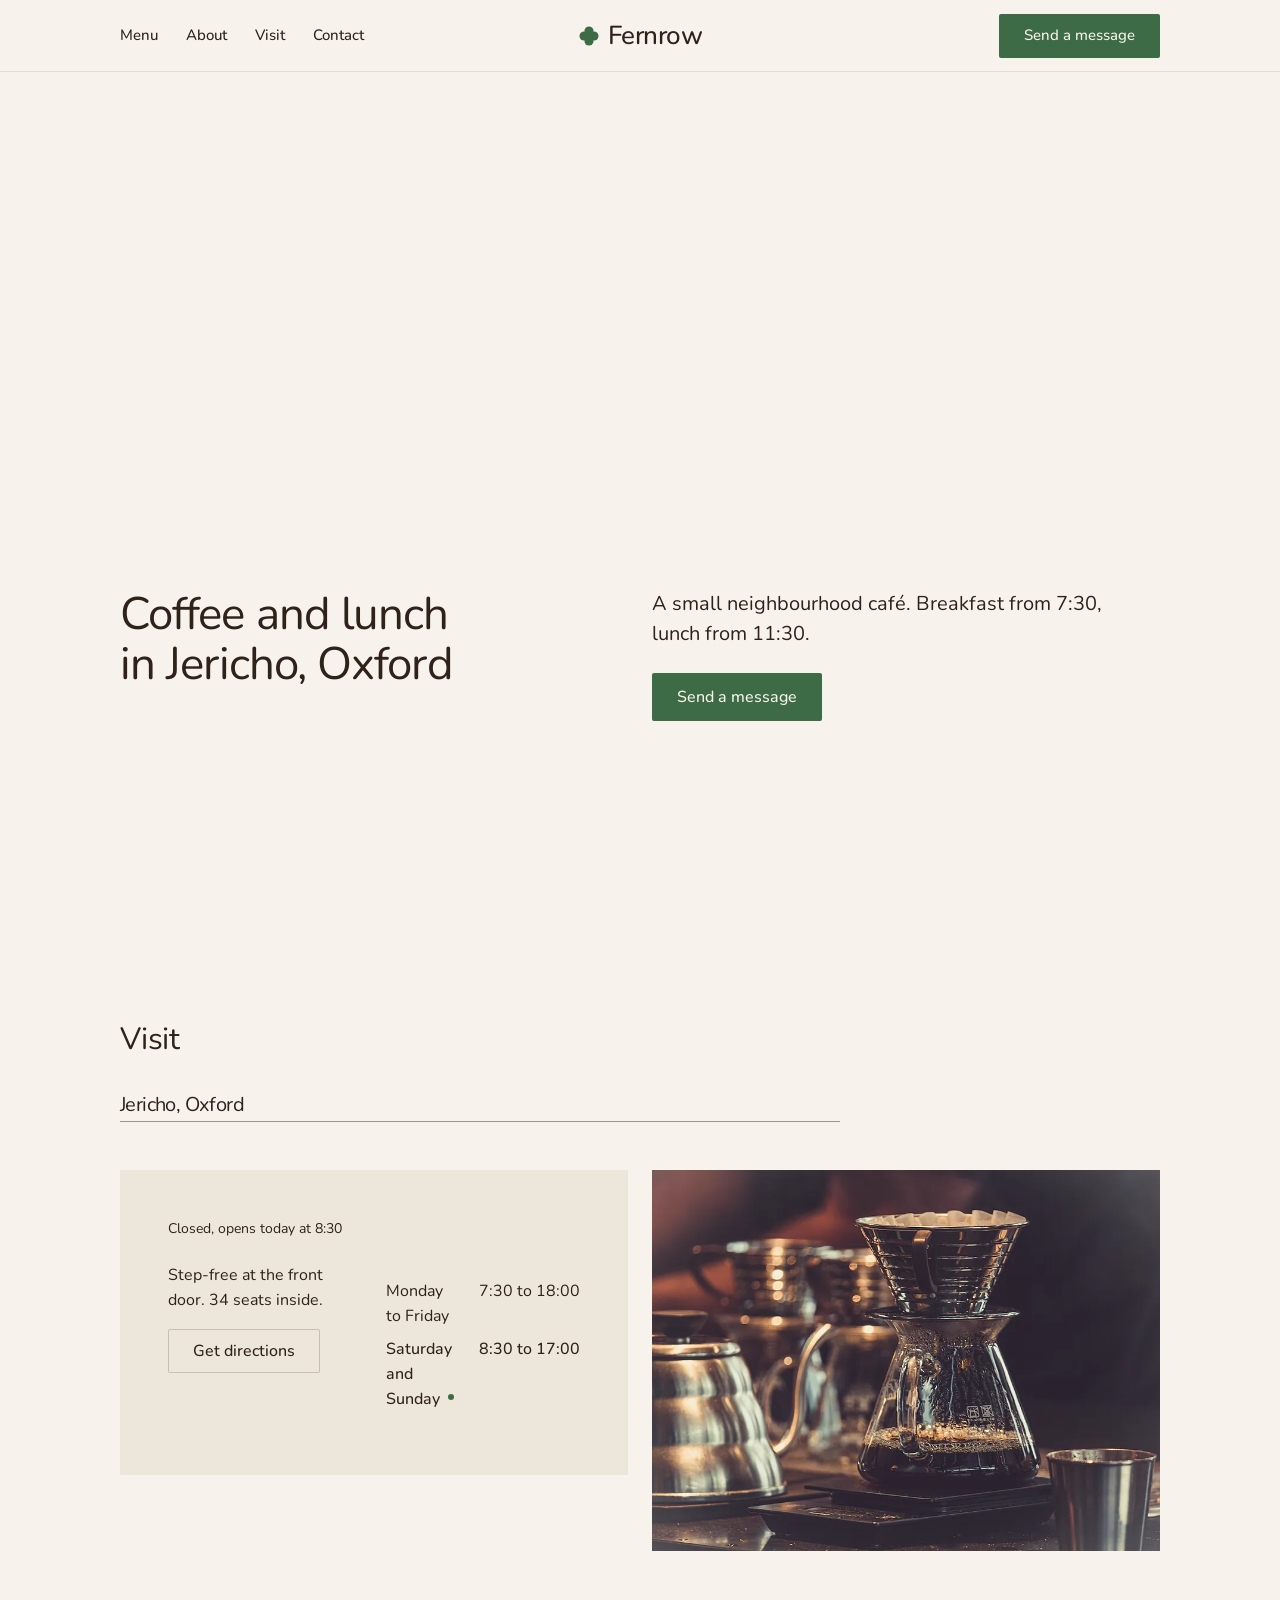
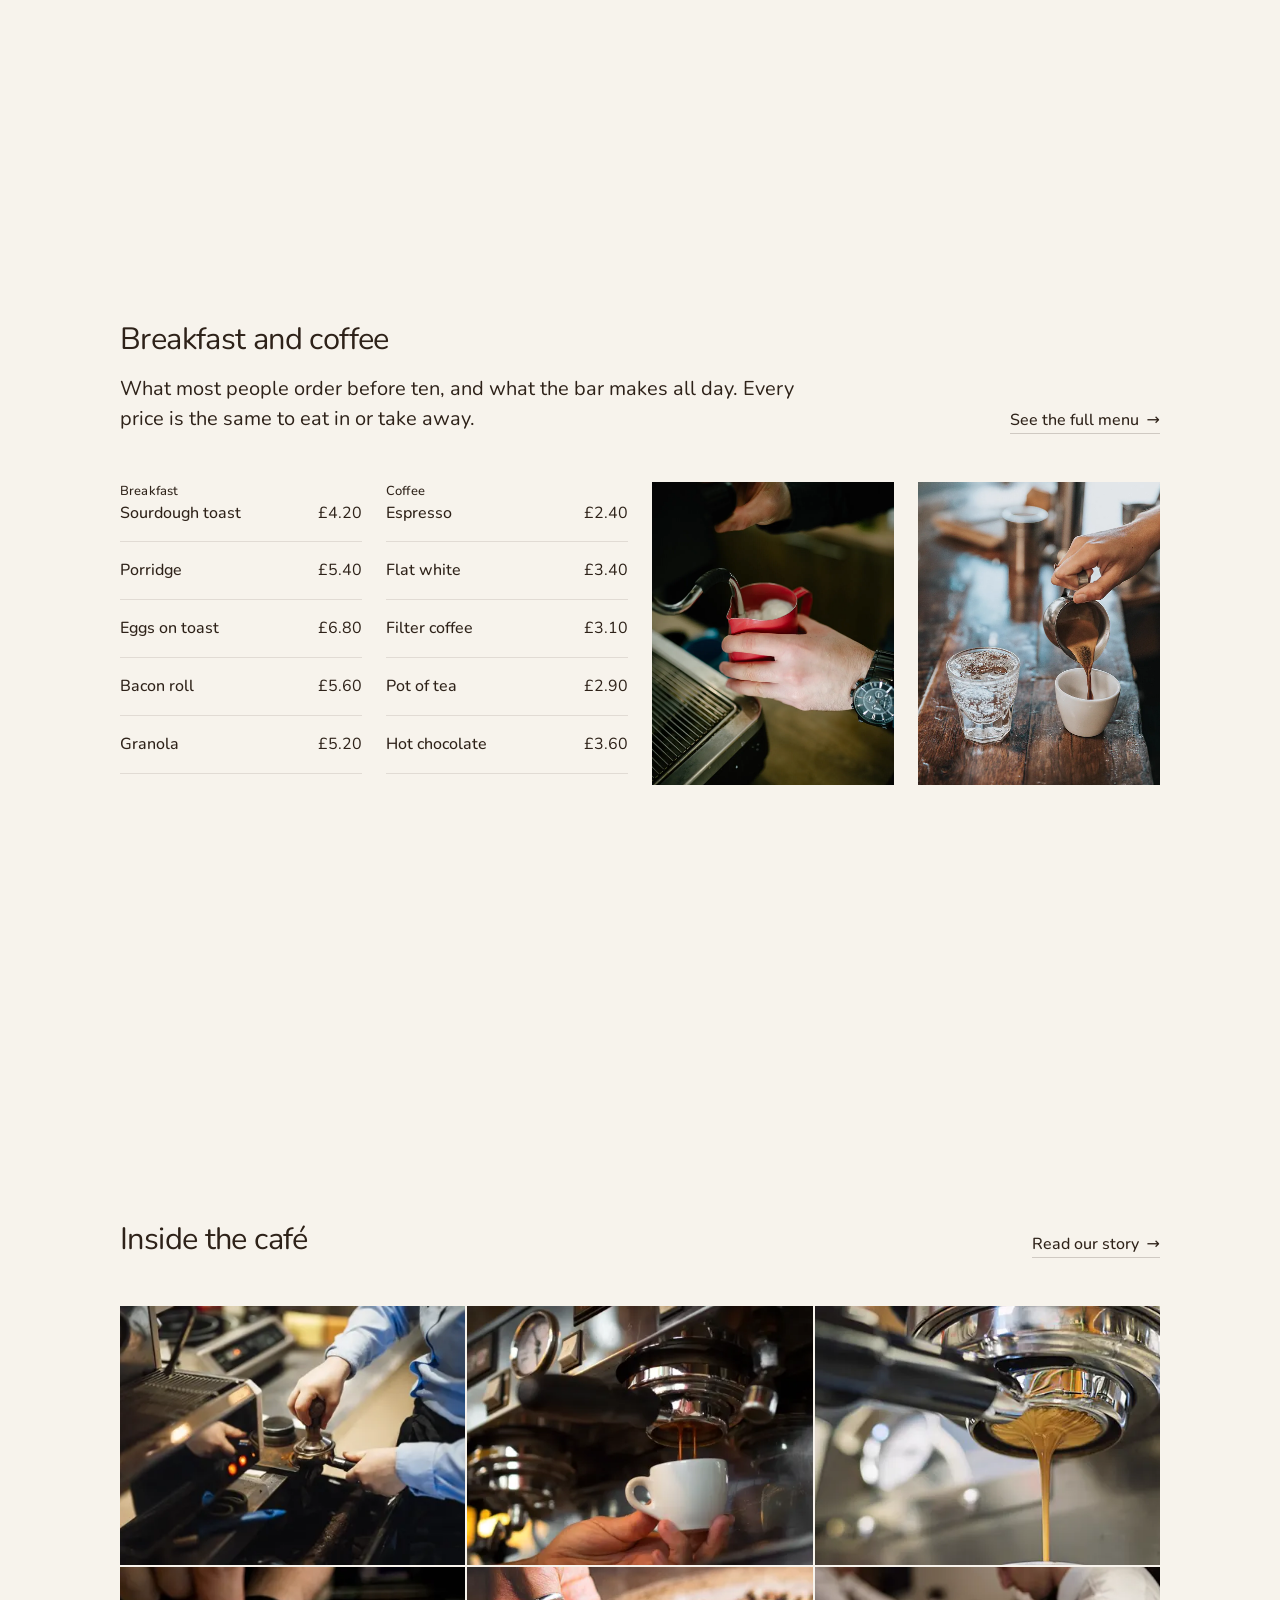
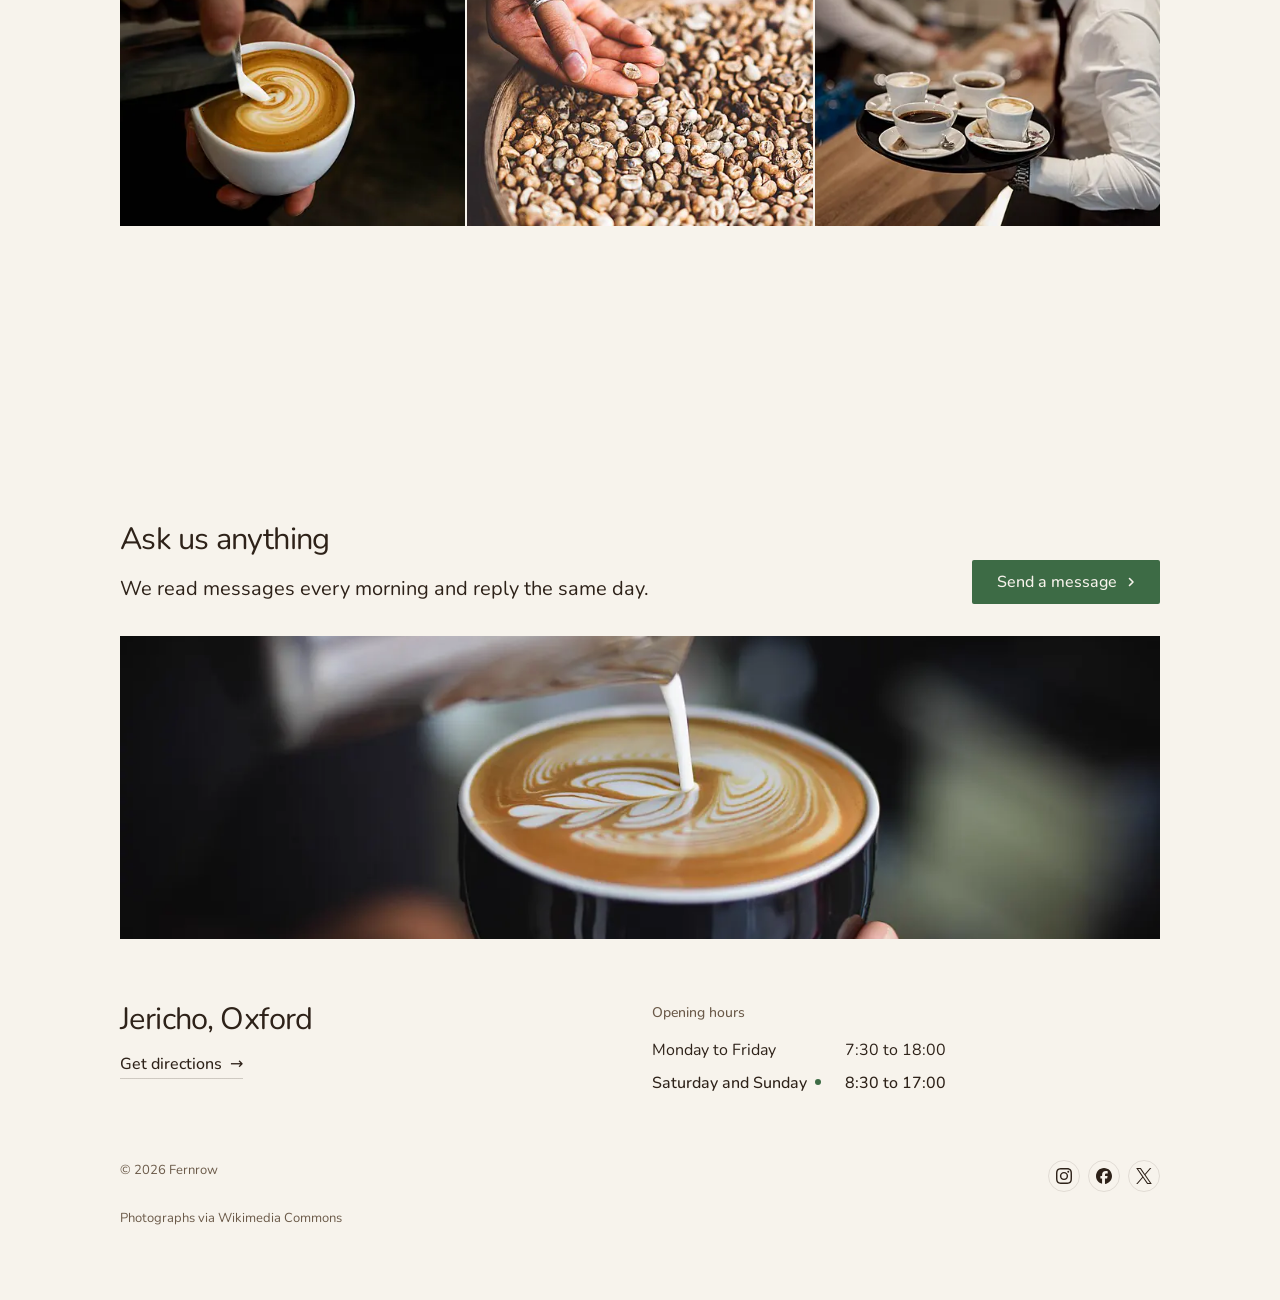
==== index.html @ 2bd369e2 "Build the Fernrow café website: four static pages A small café site to the project brief: HTML, CSS " ====
<!doctype html>
<html lang="en" data-type="place" data-radius="soft" data-buttons="solid" data-motion>
<head>
<meta charset="utf-8">
<meta name="viewport" content="width=device-width, initial-scale=1, viewport-fit=cover">
<title>Fernrow: a café in Jericho, Oxford</title>
<meta name="description" content="A neighbourhood café in Jericho, Oxford. Breakfast from 7:30, lunch from 11:30, coffee all day.">
<meta name="site-kind" content="other">
<meta name="page-type" content="place">
<meta name="page-kind" content="place">
<link rel="preconnect" href="https://fonts.googleapis.com">
<link rel="preconnect" href="https://fonts.gstatic.com" crossorigin>
<link href="https://fonts.googleapis.com/css2?family=Nunito:wght@400..600&display=swap" rel="stylesheet">
<link rel="stylesheet" href="assets/system.css">
<link rel="stylesheet" href="assets/ui/cards.css">
<link rel="stylesheet" href="assets/motion/motion.css">
<link rel="stylesheet" href="assets/layout/layout.css">
<link rel="stylesheet" href="assets/icons/icon.css">
<style>
:root {
  --p-bg: #f7f3ec; --p-surface: #ede6da; --p-ink: #2e2219; --p-muted: #6b5a49;
  --p-accent: #3d6b45; --p-accent-ink: #f7f3ec; --p-action: #3d6b45; --p-action-ink: #f7f3ec;
  --p-inv-bg: #2e2219; --p-inv-surface: #3a2e25; --p-inv-ink: #f7f3ec; --p-inv-muted: #a59c94;
  --p-inv-accent: #f7f3ec; --p-inv-accent-ink: #2e2219; --p-inv-action: #f7f3ec; --p-inv-action-ink: #2e2219;
  --font-display: "Nunito", system-ui, sans-serif;
  --font-text: "Nunito", system-ui, sans-serif;
  --display-weight: 400;
  --display-tracking: -0.02em;
}
</style>
<!-- page CSS: the type moment and the picture wall only (the two visuals the kit does not size),
     plus one tablet rule a section -->
<style>
  .type-moment { margin: var(--s-4) 0 0; font: var(--display-weight) clamp(48px, 7vw, 104px)/1.02 var(--font-display); letter-spacing: -0.03em; }
  .section-head:has(> .type-moment) { max-width: none; }
  .type-moment a { display: block; color: inherit; text-decoration: none; }
  #place .wall { display: grid; grid-template-columns: repeat(3, minmax(0, 1fr)); gap: 2px; }
  #place .wall > a { display: block; overflow: clip; }
  #place .wall img { display: block; width: 100%; height: 100%; aspect-ratio: 4 / 3; object-fit: cover; }
  @media (min-width: 1024px) and (max-width: 1279px) {
    #visit .visit__cols { grid-template-columns: minmax(0, 1fr); }
  }
  @media (min-width: 640px) and (max-width: 1023px) {
    #popular .grid > * { grid-column: auto / span 6; }
    #popular .grid > .pl-photo { --pl-r: 1.3333 !important; }
    #popular .grid { row-gap: var(--s-7); }
    #place .wall img { aspect-ratio: 4 / 5; }
  }
  @media (max-width: 639px) {
    #popular .grid > .pl-photo { grid-column: 1 / -1; --pl-r: 1.3333 !important; }
    #popular .grid { row-gap: var(--s-7); }
    #place .wall { grid-template-columns: repeat(2, minmax(0, 1fr)); }
    #place .wall img { aspect-ratio: 1 / 1; }
  }
</style>
</head>
<body>
<!-- type: place
     deal: hero place (printed, never dealt), nav nav-split (re-dealt from nav-cards: four pages share
     one bar and the library holds too few distinct cafe frames to fill a photograph panel on every
     page without repeating them), close close-photo, footer footer-visit, rhythm space,
     buttons solid, mark petal, offer pair, the place wall, type moment address, rooms not used.
     moments: none (a place takes no effect, scene or moment).
     Screens: hero, visit, popular, the place, footer.closing. -->

<header class="nav nav--split">
  <div class="wrap nav__bar">
    <a class="sr-only" href="#top">Skip to content</a>
    <nav class="nav__links" aria-label="Main">
      <div class="nav__item"><a class="nav__link" href="menu.html">Menu</a></div>
      <div class="nav__item"><a class="nav__link" href="about.html">About</a></div>
      <div class="nav__item"><a class="nav__link" href="#visit">Visit</a></div>
      <div class="nav__item"><a class="nav__link" href="contact.html">Contact</a></div>
    </nav>
    <a class="nav__logo" href="index.html"><span class="mark" data-mark="petal" aria-hidden="true"></span>Fernrow</a>
    <div class="nav__actions">
      <a class="btn btn--primary" href="contact.html#message">Send a message</a>
    </div>
    <button class="nav__toggle" type="button" aria-expanded="false" aria-label="Menu">
      <svg width="18" height="18" viewBox="0 0 18 18" aria-hidden="true"><path d="M2 5h14M2 13h14" stroke="currentColor" stroke-width="1.6" stroke-linecap="round"/></svg>
    </button>
  </div>
</header>

<main id="top">
  <section class="hero hero--place" aria-labelledby="hero-h">
    <picture class="hero__bg" style="--ly-pos: 45% 60%"><source media="(max-width: 639px)" srcset="assets/img/photo-m61716670-780x584.webp 780w" sizes="100vw"><img src="assets/img/photo-m61716670.webp" srcset="assets/img/photo-m61716670-360.webp 360w, assets/img/photo-m61716670-500.webp 500w, assets/img/photo-m61716670-960.webp 960w, assets/img/photo-m61716670-1280.webp 1280w, assets/img/photo-m61716670.webp 1920w" sizes="100vw" width="1920" height="1280" alt="Two streams of espresso running into a white cup at a dark machine" fetchpriority="high" decoding="async" data-source="library-057" data-subject="bar"></picture>
    <div class="wrap"><div class="hero-text">
      <div class="hero__text">
        <h1 id="hero-h">Coffee and lunch in Jericho, Oxford</h1>
        <p class="hero__lead">A small neighbourhood café. Breakfast from 7:30, lunch from 11:30.</p>
        <div class="btn-row"><a class="btn btn--primary" href="contact.html#message">Send a message</a></div>
      </div>
    </div></div>
  </section>

  <section class="section" id="visit" data-place="visit" aria-labelledby="visit-h">
    <div class="wrap">
      <div class="section-head">
        <h2 id="visit-h">Visit</h2>
        <p class="type-moment"><a href="https://www.openstreetmap.org/search?query=Jericho%20Oxford">Jericho, Oxford</a></p>
      </div>
      <div class="grid grid--top">
        <div class="visit visit--card span-6">
          <div class="visit__head"><p class="t-small" data-open-now></p></div>
          <div class="visit__cols">
            <div class="visit__col stack-4">
              <p class="t-body">Step-free at the front door. 34 seats inside.</p>
              <a class="btn btn--secondary" href="https://www.openstreetmap.org/search?query=Jericho%20Oxford">Get directions</a>
            </div>
            <div class="visit__col">
              <dl class="hours" data-tz="Europe/London">
                <dt data-days="mon-fri">Monday to Friday</dt><dd>7:30&nbsp;to&nbsp;18:00</dd>
                <dt data-days="sat,sun">Saturday and Sunday</dt><dd>8:30&nbsp;to&nbsp;17:00</dd>
              </dl>
            </div>
          </div>
        </div>
        <figure class="pl-photo pl-photo--end span-6 start-7" style="--pl-r: 1.3333; --pos: 58% 45%"><img src="assets/img/photo-m61713103.webp" srcset="assets/img/photo-m61713103-360.webp 360w, assets/img/photo-m61713103-500.webp 500w, assets/img/photo-m61713103-960.webp 960w, assets/img/photo-m61713103.webp 1280w" sizes="(max-width: 639px) 100vw, (max-width: 1023px) 100vw, 40vw" width="1280" height="853" alt="Filter coffee dripping into a glass server on a scale, kettles behind, warm low light" loading="lazy" decoding="async" data-source="library-057" data-subject="bar"></figure>
      </div>
    </div>
  </section>

  <section class="section" id="popular" style="--hm: 2" aria-labelledby="popular-h">
    <div class="wrap">
      <div class="section-head section-head--row">
        <div>
          <h2 id="popular-h">Breakfast and coffee</h2>
          <p>What most people order before ten, and what the bar makes all day. Every price is the same to eat in or take away.</p>
        </div>
        <a class="link" href="menu.html">See the full menu</a>
      </div>
      <div class="grid grid--top">
        <div class="span-3">
          <p class="t-label">Breakfast</p>
          <ul class="rows">
            <li><span class="rows__name">Sourdough toast</span><span class="rows__value">&pound;4.20</span></li>
            <li><span class="rows__name">Porridge</span><span class="rows__value">&pound;5.40</span></li>
            <li><span class="rows__name">Eggs on toast</span><span class="rows__value">&pound;6.80</span></li>
            <li><span class="rows__name">Bacon roll</span><span class="rows__value">&pound;5.60</span></li>
            <li><span class="rows__name">Granola</span><span class="rows__value">&pound;5.20</span></li>
          </ul>
        </div>
        <div class="span-3">
          <p class="t-label">Coffee</p>
          <ul class="rows">
            <li><span class="rows__name">Espresso</span><span class="rows__value">&pound;2.40</span></li>
            <li><span class="rows__name">Flat white</span><span class="rows__value">&pound;3.40</span></li>
            <li><span class="rows__name">Filter coffee</span><span class="rows__value">&pound;3.10</span></li>
            <li><span class="rows__name">Pot of tea</span><span class="rows__value">&pound;2.90</span></li>
            <li><span class="rows__name">Hot chocolate</span><span class="rows__value">&pound;3.60</span></li>
          </ul>
        </div>
        <figure class="pl-photo span-3 start-7" style="--pl-r: .8; --pos: 40% 55%"><img src="assets/img/photo-m201752739.webp" srcset="assets/img/photo-m201752739-360.webp 360w, assets/img/photo-m201752739-500.webp 500w, assets/img/photo-m201752739-960.webp 960w, assets/img/photo-m201752739.webp 1280w" sizes="(max-width: 639px) 100vw, (max-width: 1023px) 100vw, 40vw" width="1280" height="1910" alt="Milk steamed into a red pitcher at the machine, hands only" loading="lazy" decoding="async" data-source="library-057" data-subject="bar"></figure>
        <figure class="pl-photo pl-photo--end span-3 start-10" style="--pl-r: .8; --pos: 60% 70%"><img src="assets/img/photo-m61714648-960.webp" srcset="assets/img/photo-m61714648-360.webp 360w, assets/img/photo-m61714648-500.webp 500w, assets/img/photo-m61714648-960.webp 960w" sizes="(max-width: 639px) 100vw, (max-width: 1023px) 100vw, 40vw" width="960" height="1433" alt="Espresso poured from a small jug into a white cup on a worn wooden bar" loading="lazy" decoding="async" data-source="library-057" data-subject="hands"></figure>
      </div>
    </div>
  </section>

  <section class="section" id="place" aria-labelledby="place-h">
    <div class="wrap">
      <div class="section-head section-head--row">
        <div><h2 id="place-h">Inside the café</h2></div>
        <a class="link" href="about.html">Read our story</a>
      </div>
      <div class="wall">
        <a class="m-zoom" href="about.html"><img src="assets/img/photo-m187311853-1200.webp" srcset="assets/img/photo-m187311853-360.webp 360w, assets/img/photo-m187311853-500.webp 500w, assets/img/photo-m187311853-960.webp 960w, assets/img/photo-m187311853-1200.webp 1200w" sizes="(max-width: 639px) 50vw, 34vw" width="1200" height="800" alt="A barista's hands tamping ground coffee in a portafilter beside an espresso machine" loading="lazy" decoding="async" data-source="library-057" data-subject="bar" style="object-position: 58% 50%"></a>
        <a class="m-zoom" href="about.html"><img src="assets/img/photo-m28989985-1200.webp" srcset="assets/img/photo-m28989985-360.webp 360w, assets/img/photo-m28989985-500.webp 500w, assets/img/photo-m28989985-960.webp 960w, assets/img/photo-m28989985-1200.webp 1200w" sizes="(max-width: 639px) 50vw, 34vw" width="1200" height="857" alt="A hand holding a small white cup under a bottomless portafilter as espresso runs" loading="lazy" decoding="async" data-source="library-057" data-subject="bar" style="object-position: 62% 62%"></a>
        <a class="m-zoom" href="about.html"><img src="assets/img/photo-m61713028.webp" srcset="assets/img/photo-m61713028-360.webp 360w, assets/img/photo-m61713028-500.webp 500w, assets/img/photo-m61713028-960.webp 960w, assets/img/photo-m61713028.webp 1280w" sizes="(max-width: 639px) 50vw, 34vw" width="1280" height="853" alt="Espresso running from a bottomless portafilter at a chrome machine" loading="lazy" decoding="async" data-source="library-057" data-subject="bar" style="object-position: 60% 50%"></a>
        <a class="m-zoom" href="about.html"><img src="assets/img/photo-m61713362.webp" srcset="assets/img/photo-m61713362-360.webp 360w, assets/img/photo-m61713362-500.webp 500w, assets/img/photo-m61713362-960.webp 960w, assets/img/photo-m61713362.webp 1280w" sizes="(max-width: 639px) 50vw, 34vw" width="1280" height="853" alt="Milk poured into a latte in a white cup held in one hand" loading="lazy" decoding="async" data-source="library-057" data-subject="hands" style="object-position: 50% 55%"></a>
        <a class="m-zoom" href="about.html"><img src="assets/img/photo-m62054123.webp" srcset="assets/img/photo-m62054123-360.webp 360w, assets/img/photo-m62054123-500.webp 500w, assets/img/photo-m62054123-960.webp 960w, assets/img/photo-m62054123.webp 1280w" sizes="(max-width: 639px) 50vw, 34vw" width="1280" height="853" alt="A hand sorting green coffee beans in a wide basket" loading="lazy" decoding="async" data-source="library-057" data-subject="roast" style="object-position: 25% 35%"></a>
        <a class="m-zoom" href="about.html"><img src="assets/img/photo-m189498721.webp" srcset="assets/img/photo-m189498721-360.webp 360w, assets/img/photo-m189498721-500.webp 500w, assets/img/photo-m189498721-960.webp 960w, assets/img/photo-m189498721.webp 1280w" sizes="(max-width: 639px) 50vw, 34vw" width="1280" height="853" alt="A tray of four coffees carried along a wooden bar" loading="lazy" decoding="async" data-source="library-057" data-subject="bar" style="object-position: 45% 60%"></a>
      </div>
    </div>
  </section>
</main>

<footer class="footer closing footer--visit" id="contact" aria-labelledby="close-h">
  <div class="wrap">
    <div class="closing__cta close--photo">
      <div class="section-head--split">
        <div><h2 id="close-h">Ask us anything</h2><p class="t-lead">We read messages every morning and reply the same day.</p></div>
        <a class="btn btn--primary" href="contact.html#message">Send a message<svg class="m-arrow" viewBox="0 0 12 12" aria-hidden="true"><path class="m-arrow__stem" d="M1 6h8"/><path class="m-arrow__head" d="M4.5 2.5 8 6l-3.5 3.5"/></svg></a>
      </div>
      <div class="close__media"><img src="assets/img/photo-c141.webp" srcset="assets/img/photo-c141-360.webp 360w, assets/img/photo-c141-500.webp 500w, assets/img/photo-c141-960.webp 960w, assets/img/photo-c141.webp 1280w" sizes="(max-width: 639px) 190vw, 100vw" width="1280" height="853" alt="Milk poured from a steel pitcher into a dark cup of latte art held in two hands" loading="lazy" decoding="async" data-source="library-057" data-subject="hands" style="--pos: 35% 55%"></div>
    </div>
    <div class="closing__links">
      <div class="grid">
        <div class="span-6 stack-4">
          <address class="footer__address">Jericho, Oxford</address>
          <p><a class="link" href="https://www.openstreetmap.org/search?query=Jericho%20Oxford">Get directions</a></p>
        </div>
        <div class="span-6 start-7 stack-4">
          <h4>Opening hours</h4>
          <dl class="hours" data-tz="Europe/London">
            <dt data-days="mon-fri">Monday to Friday</dt><dd>7:30&nbsp;to&nbsp;18:00</dd>
            <dt data-days="sat,sun">Saturday and Sunday</dt><dd>8:30&nbsp;to&nbsp;17:00</dd>
          </dl>
        </div>
      </div>
      <div class="footer__legal">
        <span>&copy; 2026 Fernrow</span>
        <div class="socials">
          <a href="https://www.instagram.com/" aria-label="Instagram"><svg class="ic ic-svg" role="img" aria-hidden="true" xmlns="http://www.w3.org/2000/svg" viewBox="0 0 24 24" fill="currentColor"><path d="M7.0301.084c-1.2768.0602-2.1487.264-2.911.5634-.7888.3075-1.4575.72-2.1228 1.3877-.6652.6677-1.075 1.3368-1.3802 2.127-.2954.7638-.4956 1.6365-.552 2.914-.0564 1.2775-.0689 1.6882-.0626 4.947.0062 3.2586.0206 3.6671.0825 4.9473.061 1.2765.264 2.1482.5635 2.9107.308.7889.72 1.4573 1.388 2.1228.6679.6655 1.3365 1.0743 2.1285 1.38.7632.295 1.6361.4961 2.9134.552 1.2773.056 1.6884.069 4.9462.0627 3.2578-.0062 3.668-.0207 4.9478-.0814 1.28-.0607 2.147-.2652 2.9098-.5633.7889-.3086 1.4578-.72 2.1228-1.3881.665-.6682 1.0745-1.3378 1.3795-2.1284.2957-.7632.4966-1.636.552-2.9124.056-1.2809.0692-1.6898.063-4.948-.0063-3.2583-.021-3.6668-.0817-4.9465-.0607-1.2797-.264-2.1487-.5633-2.9117-.3084-.7889-.72-1.4568-1.3876-2.1228C21.2982 1.33 20.628.9208 19.8378.6165 19.074.321 18.2017.1197 16.9244.0645 15.6471.0093 15.236-.005 11.977.0014 8.718.0076 8.31.0215 7.0301.0839m.1402 21.6932c-1.17-.0509-1.8053-.2453-2.2287-.408-.5606-.216-.96-.4771-1.3819-.895-.422-.4178-.6811-.8186-.9-1.378-.1644-.4234-.3624-1.058-.4171-2.228-.0595-1.2645-.072-1.6442-.079-4.848-.007-3.2037.0053-3.583.0607-4.848.05-1.169.2456-1.805.408-2.2282.216-.5613.4762-.96.895-1.3816.4188-.4217.8184-.6814 1.3783-.9003.423-.1651 1.0575-.3614 2.227-.4171 1.2655-.06 1.6447-.072 4.848-.079 3.2033-.007 3.5835.005 4.8495.0608 1.169.0508 1.8053.2445 2.228.408.5608.216.96.4754 1.3816.895.4217.4194.6816.8176.9005 1.3787.1653.4217.3617 1.056.4169 2.2263.0602 1.2655.0739 1.645.0796 4.848.0058 3.203-.0055 3.5834-.061 4.848-.051 1.17-.245 1.8055-.408 2.2294-.216.5604-.4763.96-.8954 1.3814-.419.4215-.8181.6811-1.3783.9-.4224.1649-1.0577.3617-2.2262.4174-1.2656.0595-1.6448.072-4.8493.079-3.2045.007-3.5825-.006-4.848-.0608M16.953 5.5864A1.44 1.44 0 1 0 18.39 4.144a1.44 1.44 0 0 0-1.437 1.4424M5.8385 12.012c.0067 3.4032 2.7706 6.1557 6.173 6.1493 3.4026-.0065 6.157-2.7701 6.1506-6.1733-.0065-3.4032-2.771-6.1565-6.174-6.1498-3.403.0067-6.156 2.771-6.1496 6.1738M8 12.0077a4 4 0 1 1 4.008 3.9921A3.9996 3.9996 0 0 1 8 12.0077"/></svg></a>
          <a href="https://www.facebook.com/" aria-label="Facebook"><svg class="ic ic-svg" role="img" aria-hidden="true" xmlns="http://www.w3.org/2000/svg" viewBox="0 0 24 24" fill="currentColor"><path d="M9.101 23.691v-7.98H6.627v-3.667h2.474v-1.58c0-4.085 1.848-5.978 5.858-5.978.401 0 .955.042 1.468.103a8.68 8.68 0 0 1 1.141.195v3.325a8.623 8.623 0 0 0-.653-.036 26.805 26.805 0 0 0-.733-.009c-.707 0-1.259.096-1.675.309a1.686 1.686 0 0 0-.679.622c-.258.42-.374.995-.374 1.752v1.297h3.919l-.386 2.103-.287 1.564h-3.246v8.245C19.396 23.238 24 18.179 24 12.044c0-6.627-5.373-12-12-12s-12 5.373-12 12c0 5.628 3.874 10.35 9.101 11.647Z"/></svg></a>
          <a href="https://x.com/" aria-label="X"><svg class="ic ic-svg" role="img" aria-hidden="true" xmlns="http://www.w3.org/2000/svg" viewBox="0 0 24 24" fill="currentColor"><path d="M14.234 10.162 22.977 0h-2.072l-7.591 8.824L7.251 0H.258l9.168 13.343L.258 24H2.33l8.016-9.318L16.749 24h6.993zm-2.837 3.299-.929-1.329L3.076 1.56h3.182l5.965 8.532.929 1.329 7.754 11.09h-3.182z"/></svg></a>
        </div>
        <a class="credits" href="credits.html">Photographs via Wikimedia Commons</a>
      </div>
    </div>
  </div>
</footer>

<nav class="actionbar" aria-label="Quick actions">
  <p class="t-body">Step-free at the front door. 34 seats inside.</p>
              <a class="btn btn--secondary" href="https://www.openstreetmap.org/search?query=Jericho%20Oxford">Get directions</a>
  <a class="btn btn--primary" href="contact.html#message">Send a message</a>
</nav>

<script type="module" src="assets/system.js"></script>
<script type="module" src="assets/motion/motion.js"></script>
<script type="module" src="assets/layout/layout.js"></script>
</body>
</html>
---- assets/system.css ----
/*
  taste-skill system.css - the one system for the page. Link it first, then assets/ui/cards.css (the
  feature card, its panel and the fragment placements), then set the palette (--p-*), the fonts and
  the radius set on :root in the page (node scripts/start.mjs prints that block).
  Do not add a second grid, spacing scale, type scale, radius scale, button or card style.
*/

/* ---------------------------------------------------------------- tokens */
:root {
  /* palette (hex only; fx.js reads --bg --surface --ink --muted --accent --accent-ink) */
  --p-bg: #ffffff;
  --p-surface: #f4f4f4;
  --p-ink: #111111;
  --p-muted: #6b6b6b;
  --p-accent: #1a4be0;
  --p-accent-ink: #ffffff;
  --p-action: #1a4be0;      /* buttons, links, focus: the accent, or the ink when the accent is too pale */
  --p-action-ink: #ffffff;
  --p-inv-bg: #111111;
  --p-inv-surface: #1c1c1c;
  --p-inv-ink: #f4f4f4;
  --p-inv-muted: #a3a3a3;
  --p-inv-accent: #ffffff;
  --p-inv-accent-ink: #111111;
  --p-inv-action: #ffffff;
  --p-inv-action-ink: #111111;
  /* the lit ground behind UI and in the closing band (references/cards.md), one per page, tech pages only
     (none on kind other, which is flat): <html data-ground="sand|sky|sage|painting">. system.js gives it to every ground
     that holds UI, on light and dark pages alike; --hue on one panel changes only its accent */
  --ground-bg: #d9ccb7; --ground-surface: #e9e0d2; --ground-ink: #2a2622; --ground-muted: #5a534a; --ground-accent: #a8794a;

  /* fonts */
  --font-display: system-ui, -apple-system, "Segoe UI", sans-serif;
  --font-text: system-ui, -apple-system, "Segoe UI", sans-serif;
  --font-mono: ui-monospace, "SFMono-Regular", Menlo, Consolas, monospace;
  --display-weight: 400;    /* headlines 400; 500 on a tech page (software, gaming, hardware) */
  --display-tracking: -0.025em;

  /* the page rhythm (references/layout-v4.md): one section per screen. The header is fixed and
     --nav tall; every section is padded --padt above and --padb (plus the phone action bar, --bar)
     below, and is exactly one or two screens tall (--h: 1 or 2; --hm on a phone). The hero's words
     start --hgap under the header and its content ends --hpadb above the fold. */
  --nav: 72px;
  --padt: 120px;
  --padb: 72px;
  --hgap: 48px;
  --hpadb: 64px;
  --bar: 0px;
  /* grid: one .wrap (alias .container) for the header, every section and the footer, the same
     --gut on both sides: 1280 wide at x 80-1360 at 1440, 342 at x 24-366 at 390 */
  --container: 1280px;
  --gut: 80px;
  --pad: var(--gut);
  --gutter: 24px;

  /* spacing: 4/8 scale */
  --s-1: 4px;  --s-2: 8px;  --s-3: 12px; --s-4: 16px; --s-5: 24px;
  --s-6: 32px; --s-7: 48px; --s-8: 64px; --s-9: 96px; --s-10: 128px;
  --section: 40px;      /* only a .section outside main (the kit's demo pages); every main > section and
                           footer.closing take --padt and --padb */
  --section-band: 56px; /* the same for an older footer outside footer.closing */
  --head-gap: 48px;     /* the one heading-to-content gap, 32 on a phone (layout.css reads it as --ly-head-gap) */
  --card-pad: 16px;     /* card padding (cards.css sets its own for cards with a panel) */
  --card-gap: 16px;     /* gap between cards */

  /* type scale (the only sizes on the page) */
  --t-label: 13px;
  --t-small: 14px;
  --t-body: 16px;
  --t-lead: 18px;
  --t-card: 18px;
  --t-h3: 24px;
  /* straight lines from the phone size at 390 to the desktop size at 1440 (system.md's table) */
  --t-h2: clamp(30px, 1.72vw + 23.3px, 48px);
  --t-h1: clamp(38px, 3.24vw + 25.4px, 72px);
  /* a big number stays a step under the h2 (VI-11): 38 at 1440, 28 at 390, so it never reads as a
     section heading; a stats row and a price set their own, smaller still */
  --t-stat: clamp(28px, .952vw + 24.29px, 38px);

  /* radius: one scale (soft by default; data-radius on <html> switches it) */
  --r-sm: 8px;  --r-md: 12px; --r-lg: 20px; --r-btn: 8px;

  /* controls (fixed here; a page never adds its own) */
  --btn-h: 44px;
  --btn-h-sm: 36px;
  --nav-h: var(--nav);  /* the older name, kept for the kit's files */
  --icon: 16px;         /* small icons: socials, menu chevrons, mono brand marks */

  /* motion */
  --ease: cubic-bezier(.2, .7, .2, 1);
  --dur: 180ms;
}
html[data-radius="sharp"] { --r-sm: 4px; --r-md: 6px;  --r-lg: 8px;  --r-btn: 4px; }
html[data-radius="soft"]  { --r-sm: 8px; --r-md: 12px; --r-lg: 20px; --r-btn: 8px; }
html[data-radius="round"] { --r-sm: 10px; --r-md: 16px; --r-lg: 24px; --r-btn: 999px; }
/* the four lit grounds (references/cards.md); sand is the default above. painting goes with
   painterly-landscape (x.ai's daylight sky over olive hills) */
html[data-ground="sky"]      { --ground-bg: #c6d3df; --ground-surface: #d6e0e9; --ground-ink: #25303a; --ground-muted: #4d5964; --ground-accent: #3f6a92; }
html[data-ground="sage"]     { --ground-bg: #cdd6c6; --ground-surface: #dce3d6; --ground-ink: #262d24; --ground-muted: #535b51; --ground-accent: #6c8e63; }
html[data-ground="painting"] { --ground-bg: #79a8d6; --ground-surface: #a6c4e2; --ground-ink: #16212c; --ground-muted: #273949; --ground-accent: #9c9b3c; }
/* cards.css takes its card and panel radii from this scale */
html[data-radius] .card { --c-r: var(--r-lg); }
html[data-radius] .panel { --p-r: var(--r-md); }

/* a phone: the header 56, the sections padded 96 / 48, the hero's words 40 under the header and its
   content ending 24 above the fold, 24 at both sides, 12 between columns */
@media (max-width: 639px) {
  :root { --nav: 56px; --padt: 96px; --padb: 48px; --hgap: 40px; --hpadb: 24px; --gut: 24px; --gutter: 12px; --card-gap: 12px; --head-gap: 32px; }
}
@media (min-width: 640px) {
  :root { --gut: 48px; --section: 48px; --section-band: 72px; --card-pad: 24px; }
}
@media (min-width: 1024px) {
  :root { --gut: 80px; --section: 56px; --section-band: 96px; --card-gap: 24px;
          --t-lead: 20px; --t-card: 20px; --t-h3: 28px; }
  /* a place (and a local service): the 1200 column at x 120-1320 */
  html[data-type="place"] { --gut: 120px; --container: 1200px; }
}
/* a place (VI-06, ST-96, PH-23): its own smaller type (h1 48/53 and 32/37, h2 32/40 and 24/30, titles
   and the sub-line 20 and 18), the Recipe 3 hero's gap under its photograph (40, 24 on a phone),
   square photographs and cards and 2px buttons, whatever data-radius and data-buttons say */
:root[data-type="place"] {
  --hgap: 40px;
  --t-h1: clamp(32px, 1.524vw + 26.06px, 48px);
  --t-h2: clamp(24px, .762vw + 21px, 32px);
  --t-h3: clamp(20px, .381vw + 18.51px, 24px);
  --r-sm: 2px; --r-md: 0px; --r-lg: 0px; --r-btn: 2px;
}
:root[data-type="place"] :is(h1, .t-h1) { line-height: 1.104; }
:root[data-type="place"] :is(h2, .t-h2) { line-height: 1.25; }
@media (max-width: 639px) {
  :root[data-type="place"] { --hgap: 24px; }
  :root[data-type="place"] :is(h1, .t-h1) { line-height: 1.156; }
}

/* ---------------------------------------------------------------- grounds (at most three) */
:root, .ground-base {
  --bg: var(--p-bg); --surface: var(--p-surface); --ink: var(--p-ink); --muted: var(--p-muted);
  --accent: var(--p-accent); --accent-ink: var(--p-accent-ink); --card: var(--p-surface);
  --action: var(--p-action); --action-ink: var(--p-action-ink);
}
.ground-surface {
  --bg: var(--p-surface); --surface: var(--p-bg); --ink: var(--p-ink); --muted: var(--p-muted);
  --accent: var(--p-accent); --accent-ink: var(--p-accent-ink); --card: var(--p-bg);
  --action: var(--p-action); --action-ink: var(--p-action-ink);
}
.ground-inverse {
  --bg: var(--p-inv-bg); --surface: var(--p-inv-surface); --ink: var(--p-inv-ink); --muted: var(--p-inv-muted);
  --accent: var(--p-inv-accent); --accent-ink: var(--p-inv-accent-ink); --card: var(--p-inv-surface);
  --action: var(--p-inv-action); --action-ink: var(--p-inv-action-ink);
}
:root, .ground-base, .ground-surface, .ground-inverse {
  --line: color-mix(in oklab, var(--ink) 11%, transparent);
  --line-strong: color-mix(in oklab, var(--ink) 20%, transparent);
  /* effects (fx.js) and UI fragments (assets/ui) take the colours of the ground they sit on */
  --fx-bg: var(--bg); --fx-surface: var(--surface); --fx-ink: var(--ink); --fx-muted: var(--muted);
  --fx-accent: var(--accent); --fx-accent-ink: var(--accent-ink);
  --ui-font: var(--font-text); --ui-mono: var(--font-mono); --ui-radius: var(--r-md);
}
.ground-base, .ground-surface, .ground-inverse { background: var(--bg); color: var(--ink); }

/* ---------------------------------------------------------------- base */
*, *::before, *::after { box-sizing: border-box; }
/* an anchor lands on the section's top (the judge's frame): the fixed header covers --nav of its --padt */
html { -webkit-text-size-adjust: 100%; scroll-padding-top: 0; scroll-behavior: auto; margin: 0; }
body {
  margin: 0; background: var(--bg); color: var(--ink);
  font: 400 var(--t-body)/1.55 var(--font-text);
  -webkit-font-smoothing: antialiased; text-rendering: optimizeLegibility; overflow-x: clip;
}
img, svg, video, canvas { display: block; max-width: 100%; }
/* hidden means hidden, also on an img the line above makes a block (a menu tab's photograph, a peek photograph) */
[hidden] { display: none !important; }
img, video { height: auto; }
a { color: inherit; text-decoration: none; }
button { font: inherit; color: inherit; }
h1, h2, h3, h4, p, ul, ol, figure, blockquote { margin: 0; }
ul, ol { padding: 0; list-style: none; }
h1, h2, h3, h4 {
  font-family: var(--font-display); font-weight: var(--display-weight);
  letter-spacing: var(--display-tracking); text-wrap: balance; overflow-wrap: break-word;
}
h1, .t-h1 { font-size: var(--t-h1); line-height: 1.04; }
h2, .t-h2 { font-size: var(--t-h2); line-height: 1.1; }
h3, .t-h3 { font-size: var(--t-h3); line-height: 1.2; }
h4, .t-card { font-family: var(--font-text); font-weight: 500; font-size: var(--t-card); line-height: 1.3; letter-spacing: -0.01em; }
p { text-wrap: pretty; }
.t-lead  { font-size: var(--t-lead); line-height: 1.5; }
.t-body  { font-size: var(--t-body); line-height: 1.55; }
.t-small { font-size: var(--t-small); line-height: 1.5; }
.t-label { font-size: var(--t-label); font-weight: 500; line-height: 1.4; letter-spacing: 0.01em; }
.t-stat  { font-family: var(--font-display); font-weight: var(--display-weight); font-size: var(--t-stat);
           line-height: 1; letter-spacing: var(--display-tracking); font-variant-numeric: tabular-nums; }
.muted { color: var(--muted); }
.mono  { font-family: var(--font-mono); }
.measure { max-width: 62ch; }
:focus-visible { outline: 2px solid var(--action); outline-offset: 2px; border-radius: 2px; }
::selection { background: color-mix(in oklab, var(--accent) 30%, transparent); }

/* ---------------------------------------------------------------- grid */
.wrap, .container { width: min(100% - 2 * var(--gut), var(--container)); margin-inline: auto; padding-inline: 0; }
.grid { display: grid; grid-template-columns: repeat(12, minmax(0, 1fr)); column-gap: var(--gutter); row-gap: var(--card-gap); }
.grid > * { min-width: 0; grid-column: 1 / -1; }
.section { padding-block: var(--section); }

/* ---------------------------------------------------------------- one section per screen
   The page is a stack of screens. Framed at scrollY = k x the screen height, a shot shows exactly one
   section: the hero alone on the first screen, every other section (and footer.closing, the close and
   the footer in one) exactly one or two screens tall, its h2 first, --padt under its top. Heights
   and padding do it: no pinning, snapping or script.
     <section class="section" id=".." style="--h: 2">     (2 screens; --hm sets a phone's count alone)
       <div class="wrap"> the h2 first, then the content </div>     (the one in-flow child)
     </section>
   A layer (a full-bleed photograph or ground behind the words) is an <img class="layer" aria-hidden="true">
   beside the .wrap. Content must fit: one screen holds 708px of content at 1440x900 (900 - 120 - 72),
   two hold 1,608 (the second screen's part starts --padt under its top with .g2). From 640 to 1279 a
   section keeps at least its screens and grows past them rather than overlap the next. */
main > :is(section, .section), footer.closing {
  position: relative; box-sizing: border-box;
  height: calc(var(--h, 1) * 100vh); height: calc(var(--h, 1) * 100svh);
  padding: var(--padt) 0 calc(var(--padb) + var(--bar));
}
main > :is(section, .section) > :is(.wrap, .container), footer.closing > .wrap { position: relative; z-index: 1; height: 100%; }
main > :is(section, .section) > :is(.wrap, .container):not(.grid) { display: flex; flex-direction: column; }
/* a .wrap that is the section's grid too (class="wrap grid"): its rows start at the top */
main > :is(section, .section) > :is(.wrap, .container).grid { align-content: start; }
/* .fill: the block that takes what the screen leaves under the heading (a photograph, a frame) */
main > :is(section, .section) > .wrap > .fill { flex: 1 1 0; min-height: 0; }
/* two screens as two groups: row 1 the h2 and the first group, row 2 the rest (no second h2), starting
   --padt under the second screen's top, so the second shot looks like any other section */
main > :is(section, .section).g2, footer.closing.g2 { --h: 2; }
main > :is(section, .section).g2 > :is(.wrap, .container), footer.closing.g2 > .wrap { display: grid; grid-template-rows: minmax(0, 1fr) minmax(0, 1fr); row-gap: calc(var(--padt) + var(--padb) + var(--bar)); }
main > :is(section, .section).g2 > :is(.wrap, .container) > *, footer.closing.g2 > .wrap > * { min-height: 0; align-self: start; }
main > :is(section, .section).g2 > :is(.wrap, .container) > :is(.group, .fill) { align-self: stretch; }
/* a group: one screen's part of a .g2 section (its h2 and first rows, or the rest) */
.group { display: flex; flex-direction: column; min-height: 0; }
/* each screen's card row runs down to that screen's foot (the cards stretch, their panels grow), so
   the second screen of a .g2 is never a short row over an empty ground; both rows end on the same line */
@media (min-width: 1024px) {
  main > :is(section, .section).g2 > .wrap > .grid:last-child,
  main > :is(section, .section).g2 > .wrap > .group > .grid:last-child { align-self: stretch; flex: 1 1 auto; min-height: 0; }
}
.group > .fill { flex: 1 1 0; min-height: 0; }
@media (min-width: 640px) and (max-width: 1279px) {
  main > :is(section, .section):not(.hero, .section--hero), footer.closing {
    height: auto; min-height: calc(var(--h, 1) * 100vh); min-height: calc(var(--h, 1) * 100svh);
  }
  /* the section is a column and its .wrap takes all of it, so a .fill (a photograph, a frame) still
     grows to the section's foot (a min-height percentage would not resolve, leaving it at its least) */
  main > :is(section, .section):not(.hero, .section--hero), footer.closing { display: flex; flex-direction: column; }
  main > :is(section, .section):not(.hero, .section--hero) > :is(.wrap, .container), footer.closing > .wrap { flex: 1 0 auto; height: auto; min-height: 0; }
}
/* a phone: lvh (the screen with its bars hidden) for every section but the hero; --hm when stacking
   makes the content taller than the desktop count */
@media (max-width: 639px) {
  main > :is(section, .section):not(.hero, .section--hero), footer.closing {
    height: calc(var(--hm, var(--h, 1)) * 100vh); height: calc(var(--hm, var(--h, 1)) * 100lvh);
  }
  main > :is(section, .section).g2m, footer.closing.g2m { --hm: 2; }
  main > :is(section, .section).g2m > :is(.wrap, .container), footer.closing.g2m > .wrap { display: grid; grid-template-rows: minmax(0, 1fr) minmax(0, 1fr); row-gap: calc(var(--padt) + var(--padb) + var(--bar)); }
  main > :is(section, .section).g2:not(.g2m) > :is(.wrap, .container) { display: flex; row-gap: 0; }
  main > :is(section, .section).g2:not(.g2m) > :is(.wrap, .container) > * { align-self: stretch; }
}
/* a layer: the photograph or ground of a whole section, under its words, edge to edge */
main > :is(section, .section) > :is(img, video, canvas, picture).layer,
footer.closing > :is(img, video, canvas, picture).layer {
  position: absolute; inset: 0; z-index: 0; width: 100%; height: 100%; max-width: none; object-fit: cover; object-position: var(--pos, 50% 50%);
}
main > :is(section, .section) > picture.layer > img { width: 100%; height: 100%; object-fit: cover; }

/* the hero: exactly the first screen, the fixed header over its top. Its words start --hgap under the
   header (--photo adds a full-bleed photograph's height above them on a place); its content ends
   --hpadb above the fold, and nothing of the next section shows, at 1440, 1024, 820 and 390.
     <section class="hero hero--<type>"><div class="wrap"><div class="hero-text"> .. </div>[one strip]</div></section>
   .hero-text holds the whole composition (the words, and the picture or window beside or under them);
   one docked strip (logos, three facts) may follow it, at most 96px, desktop only. */
main > :is(.hero, .section--hero) {
  height: 100vh; height: 100svh; min-height: 0;
  padding: calc(var(--nav) + var(--photo, 0px) + var(--hgap)) 0 calc(var(--hpadb) + var(--bar));
}
:is(.hero, .section--hero) > .wrap { height: 100%; display: grid; grid-template-rows: minmax(0, 1fr) auto; row-gap: var(--s-7); }
:is(.hero, .section--hero) > .wrap > .hero-text { min-height: 0; }
:is(.hero, .section--hero) > .wrap > .hero-strip { grid-row: 2; max-height: 96px; }
@media (max-width: 639px) { :is(.hero, .section--hero) > .wrap > .hero-strip { display: none; } }
.section--hero .section-head { max-width: 860px; }
/* the starter's own hero (hero-split): the words on span-5 top-aligned, the picture on span-6 start-7
   as tall as the hero's content box (at most 716 at 1440x900); a phone stacks words, then the picture
   in what is left */
.hero-text.hero-split { height: 100%; align-items: stretch; }
.hero-split > .hero-copy { align-self: start; }
.hero-split > .hero-visual { position: relative; min-height: 0; height: 100%; }
@media (max-width: 1023px) {
  .hero-text.hero-split { display: flex; flex-direction: column; gap: var(--s-6); }
  .hero-split > .hero-visual { flex: 1 1 0; min-height: 200px; height: auto; }
}
.hero-copy > * + * { margin-top: var(--s-5); }
/* the h1 first in the words' column: its capitals start on the picture's top line, not the line box's
   (the leading above the capitals would put the words about 12px under the photograph's top) */
.hero-copy > h1:first-child { text-box: trim-start cap alphabetic; }
.hero-copy > .btn-row { margin-top: var(--s-6); }
/* three short facts at the foot of the words' column, on the picture's bottom line (no dead space
   under the buttons): <dl class="hero-facts"><div><dt>..</dt><dd>..</dd></div> x3</dl> */
@media (min-width: 1024px) {
  .hero-split > .hero-copy { height: 100%; display: flex; flex-direction: column; }
  .hero-split > .hero-copy > .hero-facts { margin-top: auto; }
}
.hero-facts { display: grid; grid-template-columns: repeat(3, minmax(0, 1fr)); gap: var(--s-5) var(--gutter); margin: 0; }
.hero-facts > div { display: grid; gap: var(--s-1); align-content: start; }
.hero-facts dt { font-size: var(--t-small); color: var(--muted); }
.hero-facts dd { margin: 0; font-weight: 500; }
@media (max-width: 1023px) { .hero-facts { display: none; } }
/* a notice line above the h1 (changed hours, a delivery cut-off): one line with a number, static,
   starting on the left line like the h1 under it */
.hero-notice { font-size: var(--t-small); font-weight: 500; color: var(--ink); }
.hero-notice b, .hero-notice strong { font-weight: 500; color: var(--accent); }
.hero-copy > .hero-notice + h1 { margin-top: var(--s-5); }

/* a phone: open tiles from a row of three or four (rooms, goods, beans) go two-up, an odd last one
   across the row, so a row of three fits one 844px screen (stacked one under another they need two) */
@media (max-width: 639px) {
  .grid > .tile:is(.span-3, .span-4) { grid-column: auto / span 6; }
  .grid > .tile:is(.span-3, .span-4):nth-child(odd of .tile):nth-last-child(1 of .tile) { grid-column: 1 / -1; }
  .grid > .tile:is(.span-3, .span-4) .tile__head { flex-wrap: wrap; gap: 0 var(--s-2); }
}
/* a phone: open cards (words on the ground, the panel under them) stacked one under another keep 32px
   between a panel's foot and the next card's title, so a title never reads as the panel's caption */
@media (max-width: 639px) { .grid:has(> .card--open) { row-gap: var(--s-6); } }
/* spans: desktop >= 1024. Tablet 640-1023: text cards on span-3 and span-6 go two-up; cards with a
   panel (a visual needs the width; the one exception is a span-6 pair, below)
   and everything else (split text and visuals, span-4 cards, span-5/7/8 blocks) take the full row, so a split stacks and no row is left half empty. Phone < 640: one column. */
@media (min-width: 640px) and (max-width: 1023px) {
  .grid > .card.span-3:not(:has(> .panel)), .grid > .card.span-6:not(:has(> .panel)) { grid-column: auto / span 6; }
  /* the one exception with a panel: a 2x2 (or a pair) of span-6 cards stays two-up from 720px (a panel
     of about 310px and more, wide enough for a kit fragment), so four cards take one or two screens
     at 768-820 instead of a card per row (four stacked panels run past two screens). Split cards and
     every other span keep the full row. Under 720 a card per row. */
  @media (min-width: 720px) {
    .grid > .card.span-6:has(> .panel):not(.card--split) { grid-column: auto / span 6; }
    .grid > .card.span-6:has(> .panel):not(.card--split):nth-child(odd of .card.span-6):nth-last-child(1 of .card.span-6) { grid-column: 1 / -1; }
  }
  /* open tiles (rooms, models, people, a photo pair) go two-up; an odd last one takes the row */
  .grid > .tile:is(.span-3, .span-4, .span-6) { grid-column: auto / span 6; }
  .grid > .tile:is(.span-3, .span-4, .span-6):nth-child(odd of .tile):nth-last-child(1 of .tile) { grid-column: 1 / -1; }
}
@media (min-width: 1024px) {
  .span-2  { grid-column: auto / span 2; }
  .span-3  { grid-column: auto / span 3; }
  .span-4  { grid-column: auto / span 4; }
  .span-5  { grid-column: auto / span 5; }
  .span-6  { grid-column: auto / span 6; }
  .span-7  { grid-column: auto / span 7; }
  .span-8  { grid-column: auto / span 8; }
  .span-9  { grid-column: auto / span 9; }
  .span-10 { grid-column: auto / span 10; }
  .span-12 { grid-column: auto / span 12; }
  .start-1 { grid-column-start: 1; } .start-2 { grid-column-start: 2; } .start-3 { grid-column-start: 3; }
  .start-5 { grid-column-start: 5; } .start-6 { grid-column-start: 6; } .start-7 { grid-column-start: 7; }
  .start-4 { grid-column-start: 4; } .start-8 { grid-column-start: 8; } .start-9 { grid-column-start: 9; }
  .start-10 { grid-column-start: 10; }
  /* a split is top-aligned: the words' first line and the picture's top on one line (never centred
     against each other, never mirrored: text left, the visual right, on every split of the page) */
  .grid--middle, .grid--top { align-items: start; }
}
/* card rows: every card in a row the same height (a plain .grid stretches them) */
.grid:is(.grid--middle, .grid--top) > .card { align-self: stretch; }
/* 1024-1279: a span-4 card's panel would be about 220px wide, too narrow for real UI. Cards with a
   panel on span-4 go two-up, a span-8 one takes the row, and an odd last one takes the row too
   (steps, proof row: two, then one wide; bento: the wide card, then the four small ones two by two) */
@media (min-width: 1024px) and (max-width: 1279px) {
  .grid > .card.span-4:has(> .panel) { grid-column: auto / span 6; }
  .grid > .card.span-8:has(> .panel),
  .grid > .card.span-4:has(> .panel):nth-child(odd of .card.span-4):nth-last-child(1 of .card.span-4) { grid-column: 1 / -1; }
}

/* ---------------------------------------------------------------- section heading */
.section-head { max-width: 760px; margin-bottom: var(--head-gap); display: grid; gap: var(--s-4); }
/* every heading starts on the left line (a centred head among left ones reads as a mistake): the
   old centred head is left-aligned too */
.section-head--center { text-align: left; justify-items: start; }
/* a head row: the h2 (and its line) left, one link or the section's button at the right line */
.section-head--split { max-width: none; display: flex; align-items: end; justify-content: space-between; gap: var(--s-5); flex-wrap: wrap; }
.section-head--split > div { display: grid; gap: var(--s-4); max-width: 760px; }
.section-head p { color: var(--ink); font-size: var(--t-lead); line-height: 1.5; max-width: 60ch; }
.section-head--row { max-width: none; display: flex; align-items: end; justify-content: space-between; gap: var(--s-5); flex-wrap: wrap; }
.section-head--row > div { display: grid; gap: var(--s-4); max-width: 760px; }
/* the hero row (hero-product, hero-cycle): the h1 and its line left, the buttons right, across 1280 */
.section--hero .section-head--row { max-width: none; }

/* ---------------------------------------------------------------- buttons (one pair, a dealt look)
   One pair a page, .btn--primary and .btn--secondary, in the look dealt with the page (sections.md)
   and set once on <html data-buttons>; the markup never changes:
     solid  filled primary, outlined secondary, the radius scale (Figma; the default)
     pill   pills, a chevron after the primary's label, a tinted secondary (x.ai)
     tonal  the radius scale, a tinted secondary with no outline (Linear, Vercel)
     arrow  an arrow after the primary's label; the secondary is a text link with an arrow (Stripe)
     block  near-square corners, 48px tall; the secondary is an underlined text link (shops, hotels) */
.btn {
  display: inline-flex; align-items: center; justify-content: center; gap: var(--s-2);
  height: var(--btn-h); padding: 0 var(--s-5); border-radius: var(--r-btn); border: 1px solid transparent;
  font: 500 var(--t-body)/1 var(--font-text); letter-spacing: 0; white-space: nowrap; cursor: pointer;
  transition: background-color var(--dur) var(--ease), color var(--dur) var(--ease), border-color var(--dur) var(--ease), text-decoration-color var(--dur) var(--ease);
}
.btn--primary { background: var(--action); color: var(--action-ink); }
.btn--primary:hover { background: color-mix(in oklab, var(--action) 86%, var(--ink)); }
/* an inverted primary (the action is the ground's ink: a brand band, a lit ground): its hover steps toward the ground, as the filled one steps toward the ink */
.ground-brand .btn--primary:hover { background: color-mix(in oklab, var(--action) 88%, var(--bg)); }
/* the ground's own colour with a clear border: never grey on grey, readable on an effect too */
.btn--secondary { background: var(--bg); color: var(--ink); border-color: var(--line-strong); }
.btn--secondary:hover { background: color-mix(in oklab, var(--bg) 94%, var(--ink)); border-color: color-mix(in oklab, var(--ink) 35%, transparent); }
.btn--sm { height: var(--btn-h-sm); padding: 0 var(--s-4); font-size: var(--t-small); }
html[data-buttons="pill"] { --r-btn: 999px; }
html[data-buttons="block"] { --r-btn: 2px; --btn-h: 48px; }
html:is([data-buttons="pill"], [data-buttons="tonal"]) .btn--secondary { background: color-mix(in oklab, var(--ink) 8%, var(--bg)); border-color: transparent; }
html:is([data-buttons="pill"], [data-buttons="tonal"]) .btn--secondary:hover { background: color-mix(in oklab, var(--ink) 14%, var(--bg)); border-color: transparent; }
/* arrow and block: the secondary is a text link at the button's height (no box: one button look) */
html:is([data-buttons="arrow"], [data-buttons="block"]) .btn--secondary {
  background: none; border-color: transparent; padding-inline: var(--s-2);
  text-decoration: underline; text-underline-offset: 4px; text-decoration-color: var(--line-strong);   /* the .link look */
}
html:is([data-buttons="arrow"], [data-buttons="block"]) .btn--secondary:hover { background: none; border-color: transparent; text-decoration-color: currentColor; }
/* the glyph after a label: a chevron (pill) or an arrow (arrow), drawn so every font shows the same */
html[data-buttons="pill"] .btn--primary::after,
html[data-buttons="arrow"] :is(.btn--primary, .btn--secondary)::after {
  content: ""; flex: none; width: 12px; height: 12px; margin-right: -2px; background: currentColor;
  -webkit-mask: var(--btn-glyph) center / contain no-repeat; mask: var(--btn-glyph) center / contain no-repeat;
  transition: transform var(--dur) var(--ease);
}
html[data-buttons="pill"] { --btn-glyph: url("data:image/svg+xml,%3Csvg xmlns='http://www.w3.org/2000/svg' viewBox='0 0 12 12'%3E%3Cpath d='M4.5 2.5 8 6l-3.5 3.5' fill='none' stroke='black' stroke-width='1.6' stroke-linecap='round' stroke-linejoin='round'/%3E%3C/svg%3E"); }
html[data-buttons="arrow"] { --btn-glyph: url("data:image/svg+xml,%3Csvg xmlns='http://www.w3.org/2000/svg' viewBox='0 0 12 12'%3E%3Cpath d='M1.5 6h8.5M6.5 2.5 10 6l-3.5 3.5' fill='none' stroke='black' stroke-width='1.5' stroke-linecap='round' stroke-linejoin='round'/%3E%3C/svg%3E"); }
html:is([data-buttons="pill"], [data-buttons="arrow"]) .btn:hover::after { transform: translateX(3px); }
.btn:active { transform: translateY(1px) scale(.985); }
.btn--arrow::after { content: "\2192"; transition: transform var(--dur) var(--ease); }
.btn--arrow:hover::after { transform: translateX(3px); }
/* the drawn arrow (assets/motion: its stem grows and its head moves 3px on hover), the last child of
   a primary button, a pill or a link: <svg class="m-arrow" viewBox="0 0 12 12" aria-hidden="true">
   <path class="m-arrow__stem" d="M1 6h8"/><path class="m-arrow__head" d="M4.5 2.5 8 6l-3.5 3.5"/></svg>.
   It replaces the dealt glyph, so a button never shows two */
.m-arrow { flex: none; width: 12px; height: 12px; margin-right: -2px; overflow: visible;
           fill: none; stroke: currentColor; stroke-width: 1.6; stroke-linecap: round; stroke-linejoin: round; }
.btn--xl .m-arrow { width: 0.62em; height: 0.62em; stroke-width: 1.4; }
:is(.btn, .link, .pill):has(> .m-arrow)::after { content: none; display: none; }
.btn-row { display: flex; flex-wrap: wrap; gap: var(--s-3); align-items: center; }
.section-head--center .btn-row { justify-content: center; }
/* on the phone every button row stacks full width */
@media (max-width: 639px) {
  .btn-row { flex-direction: column; align-items: stretch; width: 100%; justify-self: stretch; }
  /* full width, the second action is a text link at the button's height under the filled one (an
     outline across the whole screen reads as a rule, a pale fill as a switched-off button) */
  .btn-row > .btn--secondary { background: none; border-color: transparent; text-decoration: underline; text-underline-offset: 4px; text-decoration-color: var(--line-strong); }
  .section-head--split > .btn { width: 100%; }
}
.link { display: inline-flex; align-items: center; gap: var(--s-2); font-weight: 500; color: var(--ink);
        text-decoration: underline; text-decoration-color: var(--line-strong); text-underline-offset: 4px;
        transition: text-decoration-color var(--dur) var(--ease); }
.link:hover { text-decoration-color: currentColor; }
.link::after { content: "\2192"; display: inline-block; text-decoration: none; transition: transform var(--dur) var(--ease); }
.link:hover::after { transform: translateX(3px); }
.pill { display: inline-flex; align-items: center; gap: var(--s-2); height: 32px; padding: 0 var(--s-3);
        border-radius: 999px; border: 1px solid var(--line); background: var(--card);
        font-size: var(--t-label); color: var(--ink); }
.pill .muted { color: var(--muted); }

/* ---------------------------------------------------------------- card (one style) */
.card {
  display: flex; flex-direction: column; gap: var(--s-2); min-width: 0;
  background: var(--card); border: 1px solid var(--line); border-radius: var(--r-lg); padding: var(--card-pad);
}
/* small titles in the text face: a display face at 20px (a condensed or hairline serif) reads smaller than the body */
.card > h3, .card > h4, .card--plan h3 { font-family: var(--font-text); font-weight: 500; font-size: var(--t-card); line-height: 1.3; letter-spacing: -0.01em; }
/* the type floor (system.md): text people read is 16px or more in ink; cards.css sets it for its
   card text, this for a plain card's lines */
.card > p { color: var(--ink); font-size: var(--t-body); max-width: 52ch; }
/* at most two boxes one inside the other (sections.md): a card whose panel holds UI drops its own
   box, so its title and lines sit on the page ground over the panel (Figma's tiles), or runs the
   panel flush to its sides and bottom (cards.css .panel--flush) */
.card.card--open { --c-pad: 0px; background: none; border: 0; box-shadow: none; padding: 0; overflow: visible; }
.card.card--open > .panel { margin: var(--s-5) 0 0; border-radius: var(--r-lg); }
.card.card--open > .panel--top { margin: 0 0 var(--s-5); }
.card--plan.is-featured { border-color: var(--action); box-shadow: inset 0 0 0 1px var(--action); }
/* cards.css (linked after this file) sets .card { gap: 0 } for feature cards; a plan keeps its 16px rows */
.card.card--plan { gap: var(--s-4); }

/* ---------------------------------------------------------------- visuals: panels and frames
   A card's .panel (the inset visual), .stage and the placements (.at-corner, .at-rise, .at-over,
   .at-right, .at-center, .stage--fade-*) come from assets/ui/cards.css (references/cards.md).
   This file adds the frames (hero, split, square, closing band) and lets a .stage work inside them.
   The grounds' colours: system.js lights every ground that holds UI (see there). */
:not(.card) > .panel { border-radius: var(--p-r, var(--r-md)); }   /* a panel on its own: four round corners */
.menu-card .panel { --p-h: 160px; }
.frame {
  position: relative; isolation: isolate; overflow: clip; display: flex; align-items: center; justify-content: center;
  background: var(--surface); border-radius: var(--r-lg); border: 1px solid var(--line);
  padding: clamp(var(--s-4), 4vw, var(--s-7));
}
/* a zero-width spacer keeps --ratio (height / width) as the frame's minimum height */
.frame::before { content: ""; flex: none; width: 0; padding-top: var(--ratio, 0px); }
/* an object or scene (assets/objects) and a photograph (.frame__img) fill the frame themselves */
.frame > :not(canvas, .stage, .loop-pause, .frame__fx, .frame__img, [data-print], [data-scene], .print3d) { position: relative; max-width: 100%; min-width: 0; }
/* a photograph is a plain rectangle in its frame: no border, no print, no filter */
.frame--photo { padding: 0; border: 0; }
/* .frame--fill: as tall as its row (a split's picture beside the words, down to the section's foot);
   stacked on a tablet or a phone it takes what the screen leaves, at least 200px */
.frame--fill { height: 100%; }
@media (max-width: 1023px) {
  .grid.fill:has(> .frame--fill) { display: flex; flex-direction: column; gap: var(--s-6); }
  .grid.fill > .frame--fill { flex: 1 1 0; height: auto; min-height: 200px; }
}
/* a split's words as a column: the last block (stats, a link) on the picture's bottom line */
.split-col { display: flex; flex-direction: column; gap: var(--s-5); }
@media (min-width: 1024px) { .split-col { height: 100%; } .split-col > .split-col__end { margin-top: auto; } }
:is(.frame, .panel) > .frame__img { position: absolute; inset: 0; z-index: 0; width: 100%; height: 100%; max-width: none; object-fit: cover; }
.frame--portrait { --ratio: 125%; }
/* the product stage (hero-product): wide, the product whole on it; a phone gets a tall stage */
.frame--stage { --ratio: 50%; }
@media (max-width: 639px) { .frame--stage, .frame--portrait { --ratio: 120%; } }
.frame--hero { padding: clamp(24px, 5vw, 64px); }
.frame--split { --ratio: 80%; }
.frame--square { --ratio: 100%; }
/* the closing band: the hero's echo, lit with the page's ground (sand, sky, sage or painting) on light
   and dark pages alike, so its text and buttons take that ground's ink. Its effect sits on a layer of
   its own, <div class="frame__fx" data-fx="..">, held still and calm where the text sits (system.js) */
.frame--cta { min-height: 420px; }
/* .frame--lit: the same for an object's frame that holds a few words in its clear half (the
   product statement's facts in a .frame__text, lower left; the object stands right of centre) */
.frame--cta, .frame--lit {
  border-color: transparent; background: var(--ground-bg); color: var(--ground-ink);
  --bg: var(--ground-surface); --surface: var(--ground-surface); --ink: var(--ground-ink); --muted: var(--ground-muted);
  --action: var(--ground-ink); --action-ink: var(--ground-surface);
  --line: color-mix(in oklab, var(--ground-ink) 12%, transparent); --line-strong: color-mix(in oklab, var(--ground-ink) 24%, transparent);
}
.frame > .frame__fx { position: absolute; inset: 0; z-index: 0; }
/* on a light page the buttons on a lit ground keep the page's own action colour: one action, one look
   (a dark page keeps the lit ground's ink, which reads on the bright ground) */
html:not([data-tone="dark"]) :is(.frame--cta, .frame--lit, .footer--statement) { --action: var(--p-action); --action-ink: var(--p-action-ink); }
/* a card on a photograph (a booking form over the room): the card holds the page's colours */
.frame--photo:has(> .card) { padding: clamp(var(--s-5), 5vw, var(--s-8)) clamp(var(--s-4), 4vw, var(--s-7)); }
.frame--photo > .card { position: relative; z-index: 1; width: min(100%, 480px); }   /* flat: no shadow at rest (ST-97) */
.frame--cta > .frame__fx { opacity: .85; }
.frame--lit > .frame__text { z-index: 2; align-self: flex-end; margin-right: auto; width: min(100%, 360px); display: grid; gap: var(--s-5); }
/* 2:1 on a desktop; a phone gets 2:3, the words at the top and the object smaller and low under
   them (its hero preset), so the facts never touch the object */
.frame--lit { --ratio: 50%; }
@media (max-width: 639px) { .frame--lit { --ratio: 150%; } .frame--lit > .frame__text { align-self: flex-start; } }
@media (max-width: 639px) { .frame--split { --ratio: 100%; } }
/* A hero, wide or split frame (x.ai's hero window): --w on the rising fragment's slot (its true width)
   centres it while it fits; anchored 24px in and cut by the right edge once the frame is narrower.
   --pair on the .stage (the main fragment's width plus the part of the second that sticks out)
   centres the pair; below 1024 the main one alone. In a card's panel cards.css places it (.at-corner,
   .at-rise, .at-right; a centred .at-rise.fit narrows with the panel), as its recipe says. */
.frame > .stage > .at-rise { --ax: max(24px, calc(50% - var(--w, 64%) / 2)); }
.frame--hero > .stage > .at-rise { --ax: max(24px, calc(50% - var(--pair, var(--w, 64%)) / 2)); }
.frame--hero > .stage > .at-over { --bx: max(24px, calc(50% - var(--pair, 800px) / 2)); }
@media (max-width: 1023px) { .frame--hero > .stage > .at-rise { --ax: max(24px, calc(50% - var(--w, 64%) / 2)); } }
/* a frame holding a cards.css .stage: the stage fills it and places the fragments (references/cards.md);
   the hero and wide frames are 16:7 and square on a phone; below 1024 only the main fragment shows */
.frame:has(> .stage) { padding: 0; }
.frame--hero:has(> .stage) { aspect-ratio: 16 / 7; }
@media (max-width: 1023px) {
  .frame--hero:has(> .stage) { aspect-ratio: 3 / 2; }   /* a tablet: room for the main fragment's rows */
}
/* a tablet held upright (820x1180): a taller frame, so the hero fills the screen without a gap */
@media (min-width: 640px) and (max-width: 1023px) and (orientation: portrait) {
  .frame--hero:has(> .stage) { aspect-ratio: 4 / 3; }
}
@media (max-width: 1023px) {
  .frame--hero > .stage > :is(.at-over, .at-over-l) { display: none; }
}
/* a split frame is about 440-560px wide from 1024 to 1279: the main piece alone there */
@media (min-width: 1024px) and (max-width: 1279px) {
  .frame--split > .stage > :is(.at-over, .at-over-l) { display: none; }
}
@media (max-width: 639px) {
  .frame--hero:has(> .stage) { aspect-ratio: 1; }
  .frame > .stage > :is(.at-over, .at-over-l) { display: none; }
  /* phone: cards.css sets a fragment 16px in on both sides, and system.js holds every loop on its
     finished picture, so no pause button lands on the UI */
}
/* a small object on a focal tile (.at-center): its true width (--w, 288px for the slider), narrowed
   on a small panel so 24px of ground always shows on both sides (a span-4 panel is 304px at 1280) */
.stage > .at-center { width: calc(100% - 48px); max-width: var(--w, 288px); }
.stage > .at-center > :is([data-ui], .ui) { width: 100%; max-width: none; }
/* .to-edge stretches a fragment's surface past the bottom (cards.css); doc's surface is its page */
.stage > .to-edge > .ui-doc > .ui-doc__page { min-height: 100%; }
/* .hero-stage: whole fragments side by side in a frame, never overlapping or cut (a row of app
   screens); the first is the main one, and the ones that no longer fit drop out from the end */
.hero-stage { container: hero-stage / inline-size; width: 100%; }
.hero-stage__row { display: flex; align-items: center; justify-content: center; gap: var(--s-5); }
.hero-stage__row > * { flex: none; max-width: 100%; }
@container hero-stage (max-width: 1060px) { .hero-stage__row > :nth-child(n + 3) { display: none; } }
@container hero-stage (max-width: 740px)  { .hero-stage__row > :nth-child(n + 2) { display: none; } }
/* the pause button on every visual that moves by itself for more than 5 s (WCAG 2.2.2): ui.js adds it
   to a loop when it starts to move, system.js to the hero's ground. Write a button.loop-pause into
   the frame only for a loop of your own (hero-cycle). The same solid 32px disc in the page colours as
   assets/ui/base.css's, 12px in from the bottom-right corner, with a 44px hit area. */
.loop-pause {
  position: absolute; right: 12px; bottom: 12px; z-index: 6; display: grid; place-items: center;
  width: 32px; height: 32px; margin: 0; padding: 0; border-radius: 50%; cursor: pointer;
  border: 1px solid color-mix(in oklab, var(--ink) 16%, transparent); background: var(--bg); color: var(--ink);
  box-shadow: 0 1px 2px rgb(0 0 0 / .12), 0 4px 12px -4px rgb(0 0 0 / .28);
}
.loop-pause::before { content: ""; position: absolute; inset: -6px; border-radius: 50%; }
.loop-pause svg { width: 14px; height: 14px; fill: currentColor; }
@media (prefers-reduced-motion: reduce) { .loop-pause { display: none; } }

/* ---------------------------------------------------------------- navigation */
/* The header: fixed, opaque, one hairline under it, the same at every depth (no blur, no shadow, no
   floating pill, never hidden on scroll). Its .wrap is the page's, so the logo starts on the left line
   and the main button ends on the right one. Plain words, 15px, sentence case; one filled button. */
.nav {
  position: fixed; inset: 0 0 auto 0; z-index: 50; height: var(--nav);
  background: var(--bg); color: var(--ink); border-bottom: 1px solid var(--line);
}
.nav__bar { height: 100%; display: flex; align-items: center; gap: var(--s-8); }
/* a text logo: the display face at 500, 22px (the client's SVG logo replaces it when there is one) */
.nav__logo { display: inline-flex; align-items: center; gap: var(--s-2); font: 500 22px/1 var(--font-display); letter-spacing: -0.02em; flex: none; }
@media (max-width: 639px) { .nav__logo { font-size: 20px; } }
.nav__logo svg, .nav__logo img { height: 24px; width: auto; }
/* the brand's mark beside its name, in the accent (the client's logo replaces both). Dealt shapes:
   <span class="mark" data-mark="dots|arc|ring|petal|leaf|stack" aria-hidden="true"></span> */
.mark { display: inline-block; flex: none; width: 22px; height: 22px; background: var(--accent);
        -webkit-mask: var(--mark) center / contain no-repeat; mask: var(--mark) center / contain no-repeat; }
.mark[data-mark="dots"]  { --mark: url("data:image/svg+xml,%3Csvg xmlns='http://www.w3.org/2000/svg' viewBox='0 0 24 24'%3E%3Ccircle cx='6.5' cy='6.5' r='4.5'/%3E%3Ccircle cx='17.5' cy='6.5' r='4.5'/%3E%3Ccircle cx='6.5' cy='17.5' r='4.5'/%3E%3Crect x='13' y='13' width='9' height='9' rx='1.5'/%3E%3C/svg%3E"); }
.mark[data-mark="arc"]   { --mark: url("data:image/svg+xml,%3Csvg xmlns='http://www.w3.org/2000/svg' viewBox='0 0 24 24'%3E%3Cpath d='M2.5 21.5V12a9.5 9.5 0 0 1 19 0v9.5h-6V12a3.5 3.5 0 0 0-7 0v9.5z'/%3E%3C/svg%3E"); }
.mark[data-mark="ring"]  { --mark: url("data:image/svg+xml,%3Csvg xmlns='http://www.w3.org/2000/svg' viewBox='0 0 24 24'%3E%3Cpath fill-rule='evenodd' d='M12 2a10 10 0 1 1 0 20 10 10 0 0 1 0-20zm0 5.5a4.5 4.5 0 1 0 0 9 4.5 4.5 0 0 0 0-9z'/%3E%3C/svg%3E"); }
.mark[data-mark="petal"] { --mark: url("data:image/svg+xml,%3Csvg xmlns='http://www.w3.org/2000/svg' viewBox='0 0 24 24'%3E%3Ccircle cx='12' cy='6.6' r='5'/%3E%3Ccircle cx='17.4' cy='12' r='5'/%3E%3Ccircle cx='12' cy='17.4' r='5'/%3E%3Ccircle cx='6.6' cy='12' r='5'/%3E%3Ccircle cx='12' cy='12' r='4'/%3E%3C/svg%3E"); }
.mark[data-mark="leaf"]  { --mark: url("data:image/svg+xml,%3Csvg xmlns='http://www.w3.org/2000/svg' viewBox='0 0 24 24'%3E%3Cpath d='M3 21C3 10 10 3 21 3c0 11-7 18-18 18z'/%3E%3C/svg%3E"); }
.mark[data-mark="stack"] { --mark: url("data:image/svg+xml,%3Csvg xmlns='http://www.w3.org/2000/svg' viewBox='0 0 24 24'%3E%3Crect x='2' y='2.5' width='20' height='5.5' rx='2.75'/%3E%3Crect x='2' y='9.25' width='14' height='5.5' rx='2.75'/%3E%3Crect x='2' y='16' width='8' height='5.5' rx='2.75'/%3E%3C/svg%3E"); }
/* initial: the name's first letter on a small accent tile (<span class="mark mark--initial" aria-hidden="true">K</span>);
   wordmark: no mark, the name alone */
.mark.mark--initial { -webkit-mask: none; mask: none; display: inline-grid; place-items: center; border-radius: calc(var(--r-sm) * 0.75);
  color: var(--accent-ink); font: var(--display-weight, 400) 13px/1 var(--font-display); letter-spacing: 0; }
.footer__mark .mark, .footer .nav__logo .mark { width: 0.8em; height: 0.8em; margin-right: 0.18em; vertical-align: -0.04em; }
.footer__mark .mark--initial, .footer .nav__logo .mark--initial { width: 1em; height: 1em; font-size: 0.6em; }
.nav--split .nav__logo .mark--initial { width: 26px; height: 26px; font-size: 15px; }
.nav__links { display: flex; align-self: stretch; gap: var(--s-1); flex: 1; min-width: 0; }
.nav__item { display: flex; align-items: center; height: 100%; }
.nav__link {
  position: relative; display: inline-flex; align-items: center; gap: var(--s-1); height: 36px; padding: 0 var(--s-3); border-radius: var(--r-sm);
  font-size: 15px; font-weight: 500; color: var(--ink); white-space: nowrap; transition: background-color var(--dur) var(--ease), color var(--dur) var(--ease);
}
/* a small laptop (1024-1279): the words sit closer, so a bar of four words never wraps or reaches the logo */
@media (min-width: 1024px) and (max-width: 1279px) {
  .nav__bar { gap: var(--s-6); }
  .nav__link { padding: 0 var(--s-2); }
  .nav__link::before, .nav__link[aria-current="page"]::after { left: var(--s-2); right: var(--s-2); }
  .nav__links { gap: 0; }
}
/* the words take no pill or fill (ST-08, ST-11): a 2px line draws under the word from the left on hover and focus and leaves to the right */
.nav__link::before { content: ""; position: absolute; left: var(--s-3); right: var(--s-3); bottom: -2px; height: 2px; border-radius: 2px; background: currentColor;
  transform: scaleX(0); transform-origin: right; transition: transform var(--dur) var(--ease); pointer-events: none; }
.nav__link:hover::before, .nav__link:focus-visible::before, .nav__item:hover > .nav__link::before, .nav__item:focus-within > .nav__link::before { transform: scaleX(1); transform-origin: left; }
.nav__actions > .nav__link::before { left: var(--s-2); right: var(--s-2); }
.nav__link .chev { width: 12px; height: 12px; opacity: .6; transition: transform var(--dur) var(--ease); }
/* the page you are on: a 2px bar under its word (still, the same inset as the hover line) */
.nav__link[aria-current="page"]::after { content: ""; position: absolute; left: var(--s-3); right: var(--s-3); bottom: -2px; height: 2px; border-radius: 2px; background: currentColor; }
.nav__expand { display: none; }
.nav__actions { display: flex; align-items: center; gap: var(--s-4); flex: none; }
/* the bar's button: the page's primary at the one button height (44, 48 with data-buttons="block"; ST-09) */
.nav__actions .btn { height: var(--btn-h); padding-inline: var(--s-5); font-size: 15px; }
.nav__actions > .nav__link { padding-inline: var(--s-2); }
.nav__toggle { display: none; }

.nav__menu {
  position: absolute; left: 0; right: 0; top: 100%; background: var(--bg); color: var(--ink);
  border-top: 1px solid var(--line); border-bottom: 1px solid var(--line);
  padding: var(--s-7) 0 var(--s-8); opacity: 0; visibility: hidden; transform: translateY(-6px);
  transition: opacity 120ms var(--ease), transform 120ms var(--ease), visibility 0s linear 120ms;
}
@media (min-width: 1024px) {
  /* hover opens the full-width panel after 150ms of intent; a click on the word goes to its page */
  .nav__item:hover > .nav__menu, .nav__item:focus-within > .nav__menu {
    opacity: 1; visibility: visible; transform: none; transition-duration: 200ms, 200ms, 0s; transition-delay: 150ms, 150ms, 150ms;
  }
  .nav__item:hover > .nav__link .chev, .nav__item:focus-within > .nav__link .chev { transform: rotate(180deg); }
}
.menu-col { display: grid; gap: var(--s-2); align-content: start; }
.menu-col > .t-label { color: var(--muted); margin-bottom: var(--s-2); }
.menu-col a { display: grid; gap: var(--s-1); padding: var(--s-2) 0; font-weight: 500; }
.menu-col a span { font-weight: 400; color: var(--muted); font-size: var(--t-small); }
.menu-col a:hover { color: var(--action); }
.menu-card { display: grid; gap: var(--s-3); }
.menu-card .panel { --ratio: 56.25%; }

@media (max-width: 1023px) {
  .nav__links, .nav__actions { display: none; }
  /* the menu button takes the secondary button's look on a 44px tap area */
  .nav__toggle {
    display: inline-grid; place-items: center; margin-left: auto; width: 44px; height: 44px; border-radius: var(--r-btn);
    border: 1px solid var(--line-strong); background: transparent; color: var(--ink); cursor: pointer; flex: none;
  }
  .nav.is-open .nav__links {
    display: flex; flex-direction: column; position: fixed; top: var(--nav); left: 0; right: 0; bottom: 0;
    padding: var(--s-4) var(--gut) calc(var(--btn-h) * 2 + 56px); background: var(--bg); overflow-y: auto; gap: 0;
  }
  .nav.is-open .nav__item { display: grid; grid-template-columns: 1fr auto; height: auto; border-bottom: 1px solid var(--line); }
  .nav.is-open .nav__link { height: 56px; padding: 0; font-size: 20px; background: none; }
  .nav.is-open .nav__link[aria-current="page"]::after { left: 0; right: auto; width: 24px; bottom: 10px; }
  .nav.is-open .nav__link::before { display: none; }
  .nav.is-open .nav__link .chev { display: none; }
  .nav.is-open .nav__expand {
    display: inline-grid; place-items: center; width: 44px; height: 56px; border: 0; background: none; color: var(--ink); cursor: pointer;
  }
  .nav__expand svg { width: 16px; height: 16px; transition: transform var(--dur) var(--ease); }
  .nav__item.is-expanded .nav__expand svg { transform: rotate(180deg); }
  .nav.is-open .nav__menu {
    position: static; grid-column: 1 / -1; display: none; opacity: 1; visibility: visible; transform: none;
    box-shadow: none; border: 0; padding: 0 0 var(--s-4);
  }
  .nav.is-open .nav__item.is-expanded .nav__menu { display: block; }
  .nav.is-open .nav__menu :is(.container, .wrap) { width: 100%; }
  .nav.is-open .nav__menu .grid { row-gap: var(--s-4); }
  /* menu cards become plain rows in the sheet (their title and line), the picture panel hidden */
  .nav.is-open .menu-card { display: grid; gap: var(--s-1); padding: var(--s-2) 0; }
  .nav.is-open .menu-card .panel { display: none; }
  .nav.is-open .nav__actions {
    display: grid; gap: var(--s-2); position: fixed; left: 0; right: 0; bottom: 0; z-index: 51;
    padding: var(--s-4) var(--gut) calc(var(--s-4) + env(safe-area-inset-bottom)); background: var(--bg); border-top: 1px solid var(--line);
  }
  .nav.is-open .nav__actions .btn { width: 100%; height: 48px; font-size: var(--t-body); }
  /* a text action (Sign in, a phone line) under the buttons, centred at their height */
  .nav.is-open .nav__actions .nav__link { display: inline-flex; order: 2; justify-content: center; height: var(--btn-h); font-size: var(--t-body); }
  body.nav-locked { overflow: hidden; }
}
/* a tablet and a phone (1023 and below, ST-15): the main button stays in the bar, at the right line
   with the menu button 12px after it; the plain words go to the sheet */
@media (max-width: 1023px) {
  .nav__bar { gap: var(--s-3); }
  .nav:not(.is-open) .nav__actions { display: flex; margin-left: auto; }
  .nav:not(.is-open) .nav__actions > :not(.btn--primary) { display: none; }
  .nav:not(.is-open) .nav__actions + .nav__toggle { margin-left: 0; }
}
@media (max-width: 639px) {
  /* a long name (15 characters, "Verdigris Works"), the main button and the menu button fit 342px (390 wide) on
     one line each, with no page CSS: the name steps down with the screen (18px at 390), the button is the small
     size, and the three sit 8px apart. A name of 17 characters or more is the client's to shorten to its mark. */
  .nav__bar { gap: var(--s-2); }
  .nav__logo { font-size: clamp(16px, 4.6vw, 20px); gap: 6px; white-space: nowrap; }
  .nav__logo .mark:not(.mark--initial) { width: 20px; height: 20px; }
  .nav:not(.is-open) .nav__actions .btn { height: 44px; padding-inline: var(--s-3); font-size: var(--t-small); }
}
/* no script: the sheet cannot open, so the words stay in the bar (it scrolls sideways) and the dead menu button goes */
@media (scripting: none) and (max-width: 1023px) {
  .nav__links { display: flex; overflow-x: auto; scrollbar-width: none; margin-right: var(--s-3); padding-right: var(--s-2); border-right: 1px solid var(--line); }   /* stops short of the button, and a hairline marks where the row is cut (it scrolls) */
  .nav__toggle { display: none; }
}

/* nav types (dealt, sections.md). Every one is the same fixed bar on the page's .wrap; the full-width
   hover panel on a desktop and the full-screen sheet on a phone are shared, so only the bar's order
   and its panel's contents differ.
   (default) nav-mega: the logo, the words 64px right of it, the actions at the right line; the panel
              holds two or three link columns and one picture card (Figma)
   nav-cards: the same bar; its panel holds three or four picture cards (a.menu-card, span-4 or span-3)
   .nav--centre: the words in the middle of the bar (Linear, Vercel)
   .nav--split: the words left, the name in the middle, the actions right (shops, hotels, restaurants)
   .nav--tone: the bar on the page's inverse ground, a band of colour over a light page (x.ai's black
              bar); the panel under it stays on the page ground */
@media (min-width: 1024px) {
  .nav--split .nav__bar, .nav--centre .nav__bar { display: grid; grid-template-columns: minmax(0, 1fr) auto minmax(0, 1fr); }
  .nav--split .nav__logo { grid-column: 2; grid-row: 1; font-size: 26px; }
  .nav--split .nav__links { grid-column: 1; grid-row: 1; }
  /* the first word starts on the left line (its box, its letters and its underline) */
  .nav--split .nav__links > .nav__item:nth-child(1 of .nav__item) > .nav__link { padding-left: 0; }
  .nav--split .nav__links > .nav__item:nth-child(1 of .nav__item) > .nav__link::before,
  .nav--split .nav__links > .nav__item:nth-child(1 of .nav__item) > .nav__link[aria-current="page"]::after { left: 0; }
  .nav--split .nav__actions, .nav--centre .nav__actions { grid-column: 3; grid-row: 1; justify-self: end; }
  .nav--centre .nav__logo { grid-column: 1; grid-row: 1; justify-self: start; }
  .nav--centre .nav__links { grid-column: 2; grid-row: 1; justify-content: center; flex: none; }
}
.nav--tone { --bg: var(--p-inv-bg); --ink: var(--p-inv-ink); --muted: var(--p-inv-muted); --accent: var(--p-inv-accent); --accent-ink: var(--p-inv-accent-ink);
             --action: var(--p-inv-action); --action-ink: var(--p-inv-action-ink); --card: var(--p-inv-surface);
             --line: color-mix(in oklab, var(--p-inv-ink) 14%, transparent); --line-strong: color-mix(in oklab, var(--p-inv-ink) 26%, transparent); }
.nav--tone .nav__menu { --bg: var(--p-bg); --ink: var(--p-ink); --muted: var(--p-muted); --action: var(--p-action); --line: color-mix(in oklab, var(--p-ink) 11%, transparent); }
/* the older float type is the plain bar now (a floating, frosted pill is not a header) */

/* ---------------------------------------------------------------- logo row */
.logos { display: flex; flex-wrap: wrap; justify-content: space-between; align-items: center; gap: var(--s-5) var(--s-6); }
.logos > * { height: 28px; width: auto; max-width: 100%; color: var(--ink); }
.logos .wordmark { height: auto; font: 500 var(--t-card)/1 var(--font-display); letter-spacing: -0.02em; white-space: nowrap; }
/* --mono marks in a logo row: 28px tall, each in the same box (the mask keeps its shape) */
.logos .icon-mono { width: 120px; height: 28px; }
/* tablet and phone: a grid, so a wrapped row never leaves one logo on its own */
@media (max-width: 1023px) { .logos { display: grid; grid-template-columns: repeat(3, minmax(0, 1fr)); justify-items: center; } }
@media (max-width: 639px)  { .logos { grid-template-columns: repeat(2, minmax(0, 1fr)); } }

/* ---------------------------------------------------------------- lists, quote, steps */
.checks { display: grid; gap: var(--s-3); }
.checks li { display: grid; grid-template-columns: 20px 1fr; gap: var(--s-3); align-items: start; }
.checks li::before {
  content: ""; width: 20px; height: 20px; margin-top: 2px; background: var(--action);
  -webkit-mask: url("data:image/svg+xml,%3Csvg xmlns='http://www.w3.org/2000/svg' viewBox='0 0 20 20'%3E%3Cmask id='m'%3E%3Crect width='20' height='20' fill='white'/%3E%3Cpath d='M6 10.2l2.6 2.6L14 7.4' fill='none' stroke='black' stroke-width='1.8' stroke-linecap='round' stroke-linejoin='round'/%3E%3C/mask%3E%3Ccircle cx='10' cy='10' r='10' mask='url(%23m)'/%3E%3C/svg%3E") center / 20px no-repeat;
          mask: url("data:image/svg+xml,%3Csvg xmlns='http://www.w3.org/2000/svg' viewBox='0 0 20 20'%3E%3Cmask id='m'%3E%3Crect width='20' height='20' fill='white'/%3E%3Cpath d='M6 10.2l2.6 2.6L14 7.4' fill='none' stroke='black' stroke-width='1.8' stroke-linecap='round' stroke-linejoin='round'/%3E%3C/mask%3E%3Ccircle cx='10' cy='10' r='10' mask='url(%23m)'/%3E%3C/svg%3E") center / 20px no-repeat;
}
.quote blockquote { font-family: var(--font-display); font-weight: var(--display-weight); font-size: var(--t-h3);
                    line-height: 1.3; letter-spacing: var(--display-tracking); text-wrap: pretty; }
/* cards.css styles .quote as quote text; who said it stays in the text face */
.quote figcaption, .quote .person { font: 400 var(--t-small)/1.45 var(--font-text); letter-spacing: 0; color: var(--ink); }
.person { display: flex; align-items: center; gap: var(--s-3); }
.person img, .person .avatar { width: 40px; height: 40px; border-radius: 999px; object-fit: cover; background: var(--surface); flex: none; }
.person .avatar { display: grid; place-items: center; font: 500 var(--t-small)/1 var(--font-text); color: var(--muted); }
/* the number beside a quote (quote-stat): below 1024 it sits under the quote, by space alone (ST-43) */
@media (max-width: 1023px) { .stat-aside { margin-top: var(--s-7); } }
/* a stats row: two to four short facts, the number above its label (data-m-count on a count) */
.stats { display: grid; grid-template-columns: repeat(auto-fit, minmax(140px, 1fr)); gap: var(--s-5) var(--gutter); margin: 0; }
.stats > div { display: flex; flex-direction: column-reverse; justify-content: flex-end; gap: var(--s-2); }
.stats dd { margin: 0; }
.stats .t-stat { font-size: clamp(26px, 1vw + 22px, 36px); }
@media (max-width: 639px) { .stats .t-stat { font-size: 26px; } }
.step-num { display: inline-grid; place-items: center; width: 32px; height: 32px; border-radius: 999px;
            border: 1px solid var(--line-strong); font: 500 var(--t-small)/1 var(--font-text); font-variant-numeric: tabular-nums; }

/* ---------------------------------------------------------------- tabs */
.tabs { display: flex; flex-wrap: wrap; gap: var(--s-2); }
.tab {
  height: var(--btn-h-sm); padding: 0 var(--s-4); border-radius: var(--r-btn); border: 1px solid var(--line);
  background: transparent; color: var(--muted); font-size: var(--t-small); font-weight: 500; cursor: pointer;
  transition: background-color var(--dur) var(--ease), color var(--dur) var(--ease), border-color var(--dur) var(--ease);
}
.tab:hover { color: var(--ink); border-color: var(--line-strong); }
.tab[aria-selected="true"] { background: var(--ink); color: var(--bg); border-color: var(--ink); }
/* the panel shown at load is there on the first frame (MO-62); system.js fades a chosen one in */
[role="tabpanel"][hidden] { display: none; }

/* ---------------------------------------------------------------- pricing */
.price { display: flex; align-items: baseline; gap: var(--s-2); }
.price .t-stat { font-size: var(--t-stat); }
.card--plan { gap: var(--s-4); }
.card--plan .btn { width: 100%; }
.card--plan .checks { margin-top: var(--s-2); }
.badge { display: inline-flex; align-items: center; height: 24px; padding: 0 var(--s-3); border-radius: 999px; vertical-align: middle;
         background: var(--action); color: var(--action-ink); font: 500 var(--t-label)/1 var(--font-text); letter-spacing: 0; }
.card--plan h3 .badge { margin-left: var(--s-2); }

/* ---------------------------------------------------------------- FAQ
   Every answer is open, always (ST-47, MO-70): no accordion, no +/- marker, nothing changes height.
     <div class="faq"><div class="faq__item"><h3>[Question]</h3><p>[Answer]</p></div> ...</div>
   Older <details> markup shows its answer open too (system.js also sets [open]). */
.faq > :is(.faq__item, details) { display: grid; gap: var(--s-2); padding: var(--s-5) 0; border-bottom: 1px solid var(--line); }   /* each row closes with its rule (ST-43) */
.faq > :is(.faq__item, details):first-child { padding-top: 0; }
.faq :is(.faq__item > h3, summary) { display: block; font: 500 var(--t-lead)/1.4 var(--font-text); letter-spacing: 0; list-style: none; cursor: text; }
.faq summary { pointer-events: none; }
.faq summary::-webkit-details-marker { display: none; }
.faq details::details-content { content-visibility: visible; }
.faq :is(.faq__item, details) p { color: var(--ink); max-width: 64ch; }
@media (max-width: 639px) { .faq > :is(.faq__item, details) { padding: var(--s-4) 0; } }

/* ---------------------------------------------------------------- footer */
.footer { padding-block: var(--section) var(--s-6); border-top: 1px solid var(--line); }   /* an older footer after the last section; footer.closing (below) replaces it */
.footer .grid { row-gap: var(--s-7); }
.footer h4 { font: 500 var(--t-small)/1.4 var(--font-text); letter-spacing: 0; color: var(--muted); margin-bottom: var(--s-4); }
.footer ul { display: grid; gap: var(--s-3); font-size: var(--t-small); }
.footer ul a:hover { color: var(--action); }
.footer__legal { display: flex; flex-wrap: wrap; gap: var(--s-4) var(--s-6); justify-content: space-between;
                 margin-top: var(--s-8); padding-top: var(--s-5); border-top: 1px solid var(--line);
                 font-size: var(--t-label); color: var(--muted); }
.socials { display: flex; gap: var(--s-2); }
.socials a { display: inline-grid; place-items: center; width: 36px; height: 36px; border-radius: 999px; border: 1px solid var(--line); color: var(--ink); }
.socials a:hover { border-color: var(--line-strong); }
.socials svg, .socials img, .socials .icon-mono { width: var(--icon); height: var(--icon); }
/* a brand mark in the text colour (icons.mjs --mono prints these): the SVG is a mask, so it
   follows currentColor on every ground. The mask image is set in the tag's style attribute. */
.icon-mono { display: inline-block; flex: none; width: var(--icon); height: var(--icon); background: currentColor;
             -webkit-mask: center / contain no-repeat; mask: center / contain no-repeat; }
@media (max-width: 1023px) { .footer .footer__col { grid-column: auto / span 6; } .footer .grid > .span-4 { grid-column: 1 / -1; } }
@media (min-width: 640px) and (max-width: 1023px) { .footer .footer__col { grid-column: auto / span 3; } }

/* the company block's one line, set in the display face (footer-columns) */
.footer__lede { font: var(--display-weight) var(--t-h3)/1.25 var(--font-display); letter-spacing: var(--display-tracking); max-width: 22ch; }
/* the legal row's end: the socials sit right of the copyright line */
.footer__legal .socials a { width: 32px; height: 32px; }

/* footer types (dealt, sections.md).
   .footer--dark (Figma, x.ai): a dark ground (with .ground-inverse), the name set large top left, the
   link columns on the right. On a dark page it stays dark: a step darker than the page, a hairline
   on top (system.js sets <html data-tone="dark">), never a light slab under a dark page. */
.footer--dark { border-top: 0; padding-block: var(--section-band) var(--s-6); }   /* a change of ground: the gap a band gets */
html[data-tone="dark"] .footer--dark {
  --bg: color-mix(in oklab, var(--p-bg) 72%, #000); --surface: var(--p-surface); --ink: var(--p-ink); --muted: var(--p-muted);
  --accent: var(--p-accent); --accent-ink: var(--p-accent-ink); --action: var(--p-action); --action-ink: var(--p-action-ink);
  border-top: 1px solid var(--line);
}
.footer__mark { display: inline-flex; align-items: center; font: var(--display-weight) var(--t-h2)/1 var(--font-display); letter-spacing: var(--display-tracking); }
/* .footer--visit (a place): the address set large with the way there, the hours beside it, then
   one row of the nav's words; no third ask for the main action */
.footer__address { font: var(--display-weight) var(--t-h2)/1.1 var(--font-display); letter-spacing: var(--display-tracking); font-style: normal; }
.footer__nav { display: flex; flex-wrap: wrap; align-items: center; gap: var(--s-3) var(--s-6); margin-top: var(--s-8); padding-top: var(--s-5); border-top: 1px solid var(--line); font-weight: 500; }
.footer__nav a:hover { color: var(--action); }
.footer__nav .socials { margin-left: auto; }
.footer--visit .footer__legal { margin-top: var(--s-5); border-top: 0; padding-top: 0; }
/* .footer--statement: the close and the footer in one inset slab on the page's lit ground (sand,
   sky, sage or painting): one big line, one full-width button, then the columns */
.footer--statement {
  margin: 0; border: 0; border-radius: 0; padding-block: var(--s-10) var(--s-6);
  background: var(--ground-bg); color: var(--ground-ink);
  --bg: var(--ground-bg); --surface: var(--ground-surface); --ink: var(--ground-ink); --muted: var(--ground-muted);
  --action: var(--ground-ink); --action-ink: var(--ground-surface); --accent: var(--ground-accent);
  --line: color-mix(in oklab, var(--ground-ink) 14%, transparent); --line-strong: color-mix(in oklab, var(--ground-ink) 28%, transparent);
}
.footer--statement .cta-type { padding-bottom: var(--s-9); margin-bottom: var(--s-8); border-bottom: 1px solid var(--line); }
@media (max-width: 639px) { .footer--statement:not(.closing) { padding-top: var(--s-9); } }
/* opening hours: <dl class="hours" data-tz="Europe/Berlin">, one dt (its days: "Mon to Fri", "Sat and
   Sun", or data-days="mon-fri") and one dd a row. system.js marks today's row .is-today in the venue's
   time zone (never the visitor's clock); the labels are read, so they stay in ink */
.hours { display: grid; grid-template-columns: auto 1fr; gap: var(--s-2) var(--s-5); font-variant-numeric: tabular-nums; }
.hours dt { color: var(--ink); } .hours dd { margin: 0; }
.hours .is-today { font-weight: 500; }
.hours dt.is-today::after { content: ""; display: inline-block; width: 6px; height: 6px; margin-left: var(--s-2); border-radius: 999px; background: var(--accent); vertical-align: 0.2em; }
/* the visit block (a place, sections.md), on the container's lines. Open by default: the words on the page ground,
   no box (a box as wide as the section on a ground of its own reads as a band to the rhythm check, and a phone's
   padding moves its words off the left line). .visit--card is the panel on --g-alt for the full page, where it
   stands in a split column beside the client's photograph: from 1024px up only, at most half the container,
   48px inside; under 1024 it is open type again. .visit--cols is the short page's: address, hours and access as
   three columns, then the menu as .rows under it in the same section.
   Its head is the label "Visit" left and the open-now line right; under it the address column and the hours column 24
   apart; under both at most two 44px rows (access, a guesthouse's check-in, "By appointment").
   <section class="section" data-place="visit" aria-label="Visit"><div class="wrap"><div class="visit">
     <div class="visit__head"><p class="t-label muted">Visit</p><p class="t-small" data-open-now></p></div>
     <div class="visit__cols">
       <div class="visit__col stack-4"><address class="visit__address">Street<br>District</address>
         <a class="link" href="https://www.openstreetmap.org/search?query=..">Get directions</a></div>
       <div class="visit__col"><dl class="hours" data-tz="Europe/Berlin"><dt>Mon to Fri</dt><dd>8 to 18</dd></dl></div>
     </div>
     <ul class="visit__rows"><li><span>Access</span><span>Step-free at the front door</span></li></ul>
   </div></div></section> */
.visit { display: grid; gap: var(--s-5); color: var(--ink); }
.visit__head { display: flex; align-items: baseline; justify-content: space-between; gap: var(--s-4); flex-wrap: wrap; }
.visit__head > * { margin: 0; }
.visit__cols { display: grid; grid-template-columns: repeat(2, minmax(0, 1fr)); column-gap: var(--s-5); row-gap: var(--s-5); }   /* the columns stretch to one height (row-lines) */
.visit--cols .visit__cols { grid-template-columns: repeat(3, minmax(0, 1fr)); }
.visit__col { min-width: 0; }
.visit__col > .t-label { margin-bottom: var(--s-3); color: var(--muted); }
.visit__address { font: 400 20px/30px var(--font-text); font-style: normal; }
.visit__rows { display: grid; margin: 0; padding: 0; list-style: none; }
.visit__rows > li { display: flex; align-items: center; justify-content: space-between; gap: var(--s-5); min-height: 44px; border-top: 1px solid var(--line); }
.visit__rows > li > :first-child { color: var(--muted); }
.visit__rows > li > :last-child { text-align: right; }
@media (min-width: 1024px) {
  .visit--card { --bg: var(--p-surface); --surface: var(--p-bg); --card: var(--p-bg); background: var(--bg); border-radius: var(--r-lg); padding: var(--s-7); }
}
@media (max-width: 1023px) { .visit--cols .visit__cols { grid-template-columns: repeat(2, minmax(0, 1fr)); } }
@media (max-width: 639px) {
  .visit__cols, .visit--cols .visit__cols { grid-template-columns: minmax(0, 1fr); }
  .visit__address { font-size: 18px; line-height: 28px; }
  .visit__rows > li { align-items: flex-start; flex-direction: column; justify-content: center; gap: 0; padding-block: var(--s-2); }
  .visit__rows > li > :last-child { text-align: left; }
}
/* photo credits: one short line that opens the full list (copy.md), at the end of the legal row:
   <details class="credits"><summary>Photographs via Unsplash and Wikimedia Commons</summary>
   <p>one line a photograph, as photos.mjs credits prints them</p></details> */
.credits { flex-basis: 100%; font-size: var(--t-label); color: var(--muted); }
.credits > summary { display: inline; cursor: pointer; list-style: none; }
.credits > summary::-webkit-details-marker { display: none; }
.credits > summary::after { content: "Credits"; margin-left: var(--s-2); color: var(--ink); text-decoration: underline; text-decoration-color: var(--line-strong); text-underline-offset: 3px; }
.credits[open] > summary::after { content: "Hide"; }
.credits > :not(summary) { margin-top: var(--s-2); max-width: 110ch; }
.credits a { text-decoration: underline; text-decoration-color: var(--line-strong); text-underline-offset: 3px; }

/* ---------------------------------------------------------------- footer.closing: the close and the footer, one screen
   The page ends on one more section: <footer class="footer closing [footer--dark | footer--statement |
   footer--visit]"> whose .wrap holds exactly two children, the close (.closing__cta, row 1, the
   rest of the screen) and the links (.closing__links, row 2: the columns, then the legal row). The
   close sits on the footer's own ground, so it is never a slab flush on a footer under it. Its three
   looks (dealt, sections.md):
     .close--photo  the h2 and the button on one head row, then the client's photograph across the
                    .wrap down to the links (never the hero's photograph)
     .close--type   the h2 and a line, then the big button across the .wrap (Figma's close)
     .close--word   the name set across the .wrap in the display face under the h2 and the button
   A phone stacks it in one screen; add .g2m when the links need a screen of their own. */
footer.closing { border-top: 0; }
footer.closing > .wrap { display: grid; grid-template-rows: minmax(0, 1fr) auto; row-gap: var(--s-8); }
footer.closing.g2 > .wrap { grid-template-rows: minmax(0, 1fr) minmax(0, 1fr); }
.closing__cta { min-height: 0; display: flex; flex-direction: column; gap: var(--s-6); }
.closing__cta > .section-head--split, .closing__cta > .section-head { margin-bottom: 0; }
.closing__cta h2 { max-width: 20ch; }
.closing__cta > .close__media { flex: 1 1 0; min-height: clamp(120px, 18svh, 160px); position: relative; overflow: clip; border-radius: var(--r-lg); background: var(--surface); }
.close__media > img { position: absolute; inset: 0; width: 100%; height: 100%; max-width: none; object-fit: cover; object-position: var(--pos, 50% 50%); }
.closing__cta.close--type > .btn--xl { align-self: stretch; }
/* the name across the .wrap: sized in layout.js-free CSS from the container (8 letters fill 1280) */
.close__word { margin-top: auto; font: var(--display-weight) clamp(64px, 14.5vw, 216px)/.86 var(--font-display); letter-spacing: -0.045em;
               white-space: nowrap; overflow: clip; color: var(--ink); }
.closing__links { display: grid; gap: var(--s-7); }
.closing__links > .footer__legal { margin-top: 0; }
.closing__links .footer__lede { font-size: var(--t-lead); max-width: 30ch; }
/* a phone: a close with a photograph takes a screen of its own (the photograph fills what the words
   leave) and the links the next; a close in type stays one screen with its links */
@media (max-width: 639px) {
  footer.closing:has(> .wrap > .closing__cta > .close__media) { --hm: 2; }
  footer.closing:has(> .wrap > .closing__cta > .close__media) > .wrap { grid-template-rows: minmax(0, 1fr) minmax(0, 1fr); row-gap: calc(var(--padt) + var(--padb) + var(--bar)); }
  footer.closing:has(> .wrap > .closing__cta > .close__media) .closing__links { align-self: start; }
}
@media (max-width: 639px) {
  footer.closing > .wrap { row-gap: var(--s-7); }
  .closing__links { gap: var(--s-5); }
  .closing__links > .grid { row-gap: var(--s-5); }
  .closing__links .footer__col { grid-column: auto / span 6; }
  .closing__cta > .close__media { min-height: 140px; }
  .close__word { font-size: clamp(56px, 19vw, 96px); }
}

/* ---------------------------------------------------------------- the big close (closing-type) */
/* the close starts on the left line like every other heading; the big button runs across the .wrap */
.cta-type { display: grid; justify-items: start; gap: var(--s-6); text-align: left; }
.cta-type h2 { max-width: 22ch; }
/* the primary button at its one large size, once a page: 640px wide and centred; .btn--wide runs it
   across the container (Figma's close), on a software page only (system.md) */
.btn--xl { width: min(100%, 640px); height: clamp(64px, 1.4vw + 48px, 72px); font: var(--display-weight) clamp(20px, 0.6vw + 16px, 26px)/1 var(--font-display); letter-spacing: var(--display-tracking); }
.btn--xl.btn--wide { width: 100%; height: clamp(64px, 3vw + 40px, 88px); font-size: clamp(22px, 0.95vw + 18px, 32px); justify-content: space-between; padding-inline: var(--s-7); }
html[data-buttons] .btn--xl::after { width: 0.6em; height: 0.6em; }
/* on a phone it is the page's own button at full width, one step taller, so the pair stays one look */
@media (max-width: 639px) { .btn--xl, .btn--xl.btn--wide { width: 100%; height: 48px; font: 500 18px/1 var(--font-text); letter-spacing: 0; } }

/* ---------------------------------------------------------------- photographs
   .photo-band: one photograph (or film) and a few words. Three uses: the older photo hero
   (.photo-band--hero.photo-band--bleed), one media band mid-page (rhythm media-band) and the close
   (closing-photo). Nothing is laid over the photograph to make words readable: no scrim, gradient,
   veil or blurred panel (PH-31, VI-49). From 640 the words stand in a solid box in the section's own
   colours, lower left on the photograph (.photo-band--left: centred on the left side; --light is the
   same box, kept for old markup). On a phone, and on a place at every width (a place photograph
   carries no words), the photograph stands alone and the words go under it on the ground. */
.photo-band { position: relative; isolation: isolate; overflow: clip; display: grid; align-items: end;
              min-height: clamp(440px, 46vw, 720px); border-radius: var(--r-lg); background: var(--surface); }
.photo-band--bleed { border-radius: 0; }
.photo-band--hero { min-height: calc(100svh - var(--nav-h)); }
/* the older photo hero first in main (layout/hero-photo.html replaces it): the first screen, under the fixed header */
main > .photo-band--hero:first-child { height: 100svh; min-height: 0; }
main > .photo-band--hero:first-child > .photo-band__text { padding-top: calc(var(--nav) + var(--hgap)); }
.photo-band > :is(img, video, picture) { position: absolute; inset: 0; z-index: -2; width: 100%; height: 100%; max-width: none; object-fit: cover; }
.photo-band > picture > img { width: 100%; height: 100%; object-fit: cover; }
.photo-band__text { position: relative; display: grid; gap: var(--s-4); justify-items: start; color: var(--ink); }
.photo-band__text > :is(h1, h2, p) { max-width: 18ch; }
.photo-band__text > p { max-width: 44ch; font-size: var(--t-lead); }
/* from 640: a solid box in the section's colours, 32px in from the photograph's lower-left corner;
   on a full-bleed band it starts on the page's left line */
@media (min-width: 640px) {
  :root:not([data-type="place"]) .photo-band__text {
    width: fit-content; max-width: min(560px, calc(100% - 2 * var(--s-6))); margin: var(--s-6);
    padding: var(--s-6); background: var(--bg); border-radius: var(--r-md);
  }
  :root:not([data-type="place"]) .photo-band--bleed > .photo-band__text { margin: var(--s-8) max(var(--gut), (100% - var(--container)) / 2); }
  :root:not([data-type="place"]) main > .photo-band--hero:first-child > .photo-band__text { margin-top: calc(var(--nav) + var(--hgap)); padding-top: var(--s-6); }
  .photo-band--left { align-items: center; }
}
@media (max-width: 639px) {
  .photo-band { display: block; min-height: 0; overflow: visible; background: none; border-radius: 0; }
  .photo-band > :is(img, video, picture) { position: relative; inset: auto; height: auto; aspect-ratio: 4 / 5; border-radius: var(--r-lg); }
  .photo-band--bleed > :is(img, video, picture) { border-radius: 0; }
  .photo-band__text { padding: var(--s-5) 0 0; }
  .photo-band--bleed > .photo-band__text { padding: var(--s-5) var(--pad) 0; }
  .photo-band--hero > .photo-band__text { padding-bottom: var(--section); }
  /* the hero's photograph grows to fill the first screen above its words */
  .photo-band--hero { display: flex; flex-direction: column; min-height: calc(100svh - var(--nav-h)); }
  .photo-band--hero > :is(img, video, picture) { flex: 1 0 0; min-height: 100vw; aspect-ratio: auto; object-fit: cover; }
}
:root[data-type="place"] .photo-band { display: flex; flex-direction: column; min-height: 0; overflow: visible; background: none; border-radius: 0; }
:root[data-type="place"] .photo-band > :is(img, video, picture) { position: relative; inset: auto; flex: 1 1 auto; min-height: 0; height: auto; aspect-ratio: 4 / 3; }
:root[data-type="place"] .photo-band__text { padding: var(--s-6) 0 0; }
:root[data-type="place"] .photo-band--bleed > .photo-band__text { padding-inline: max(var(--gut), (100% - var(--container)) / 2); }

/* .pl-photo: every single in-flow photograph on a place (visit, menu, story, booking, close; PH-80).
   It keeps its ratio (--pl-r as a number: 1.3333 for 4:3, .8 for 4:5, 1 for 1:1) and its column, and
   when the screen is short it gets shorter, narrowing from its column's outer edge (.pl-photo--end
   for a photograph in the right-hand column). Square corners, nothing on it.
     <figure class="pl-photo" style="--pl-r: .8"><img src=".." alt=".." loading="lazy"></figure> */
:root { --pl-room: calc(100svh - var(--padt) - var(--padb) - var(--bar)); }
.pl-photo { container-type: inline-size; margin: 0; min-width: 0; }
.pl-photo > img, .pl-photo > picture > img {
  display: block; aspect-ratio: var(--pl-r, 1.3333); width: auto; max-width: 100%;
  height: min(calc(100cqw / var(--pl-r, 1.3333)), var(--pl-cap, calc(var(--pl-room) - var(--pl-head, 0px))));
  object-fit: cover; object-position: var(--pos, 50% 50%); border-radius: var(--r-lg);
}
.pl-photo--end > img, .pl-photo--end > picture > img { margin-left: auto; }
@media (max-width: 1023px) { .pl-photo > img, .pl-photo > picture > img { width: 100%; height: auto; } }

/* .tile: an open tile, the picture on top and its words on the page ground under it, no box
   (a room, a model, a person, a case). One --tile-ratio per row so the pictures line up. */
.tile { display: grid; gap: var(--s-4); align-content: start; color: inherit; }
.tile__media { position: relative; overflow: clip; aspect-ratio: var(--tile-ratio, 4 / 3); border-radius: var(--r-lg); background: var(--surface); }
.tile__media > img { width: 100%; height: 100%; object-fit: cover; transition: transform 600ms var(--ease); }
a.tile:hover .tile__media > img { transform: scale(1.03); }   /* inside its mask; the tile never grows (motion.css has the same) */
.tile--portrait { --tile-ratio: 4 / 5; }
.tile--wide { --tile-ratio: 16 / 9; }
.tile__head { display: flex; align-items: baseline; justify-content: space-between; gap: var(--s-4); }
.tile__head > :is(h3, h4) { font: 500 var(--t-card)/1.3 var(--font-text); letter-spacing: -0.01em; }
.tile__price { flex: none; font-variant-numeric: tabular-nums; white-space: nowrap; }
.tile__facts { color: var(--muted); font-size: var(--t-small); margin-top: calc(-1 * var(--s-3)); }
.tile > p { color: var(--ink); max-width: 52ch; }
/* an object render or a drawing in a tile (line-up): on the lit ground, the object filling the tile */
.tile__media:has(> [data-print], > .drawing) { display: grid; place-items: center; background: var(--ground-bg); }
.tile__media > [data-print] { position: absolute; inset: 0; }
.tile__media > .drawing { width: min(84%, calc(84% * var(--ar, 1.5))); }

/* .drawing: a product with no photograph and no object of its kind, drawn (sections.md, the weak
   case): one inline SVG in true proportions, its lines a fixed 1.5px at every size, one part in the
   accent, dimension lines with their figures as HTML labels placed in percent of the figure.
   <figure class="drawing" style="--ar: 1.6" role="img" aria-label="..">
     <svg viewBox="0 0 1600 1000" aria-hidden="true">
       <g class="part"><path class="fill" d=".."/><path class="ln" d=".."/></g>
       <g class="dim"><path d="M100 960H1500"/><path d="M100 945v30M1500 945v30"/></g>
     </svg>
     <span class="drawing__dim" style="left: 50%; top: 96%">1,400 mm</span>
   </figure>
   In a frame it fits the frame whole (--ar: the viewBox's width over its height); a crop for a
   feature section is the same SVG with the viewBox set round the part. */
.drawing { position: relative; margin: 0; flex: none; aspect-ratio: var(--ar, 1.5); color: var(--ink); }
.frame > .drawing { width: min(100%, calc(var(--ratio, 50%) * var(--ar, 1.5) * 0.86)); }
/* a crop (a feature section's close-up of one part): it fills the frame and runs out of its edges,
   <svg preserveAspectRatio="xMidYMid slice">, no figures on it */
.frame > .drawing.drawing--crop { position: absolute; inset: 0; width: 100%; height: 100%; aspect-ratio: auto; }
.drawing > svg { display: block; width: 100%; height: 100%; overflow: visible; }
.drawing :is(.ln, .fill, .acc, .dim) { vector-effect: non-scaling-stroke; stroke-linecap: round; stroke-linejoin: round; }
.drawing .ln { fill: none; stroke: currentColor; stroke-width: 1.5; }
.drawing .fill { fill: color-mix(in oklab, var(--ink) 6%, var(--bg)); stroke: currentColor; stroke-width: 1.5; }
.drawing .acc { fill: var(--accent); stroke: currentColor; stroke-width: 1.5; }
/* a dark part (a black steel frame, a rubber foot) solid in ink, its seams .ink-ln */
.drawing .ink { fill: var(--ink); stroke: var(--ink); stroke-width: 1.5; }
.drawing .ink-ln { fill: none; stroke: color-mix(in oklab, var(--bg) 45%, var(--ink)); stroke-width: 1; vector-effect: non-scaling-stroke; }
.drawing .dim, .drawing .dim * { fill: none; stroke: var(--muted); stroke-width: 1; }
.drawing .part { pointer-events: bounding-box; }
.drawing .part :is(.ln, .fill, .ink, .acc) { transition: stroke var(--dur) var(--ease), fill var(--dur) var(--ease); }
@media (hover: hover) {
  .drawing .part:hover :is(.ln, .fill) { stroke: var(--accent); }
  .drawing .part:hover .fill { fill: color-mix(in oklab, var(--accent) 14%, var(--bg)); }
  .drawing .part:hover .ink { fill: var(--accent); stroke: var(--accent); }
}
.drawing__dim { position: absolute; transform: translate(-50%, -50%); padding: 2px var(--s-2); border-radius: 999px;
  background: var(--bg); color: var(--ink); font: 500 var(--t-label)/1.3 var(--font-text); font-variant-numeric: tabular-nums; white-space: nowrap; }
@media (max-width: 639px) {
  .drawing__dim { font-size: var(--t-label); padding: 1px 6px; }
  /* room for a figure at the drawing's edge, which keeps its 13px while the drawing shrinks */
  .frame > .drawing:not(.drawing--crop) { width: min(84%, calc(var(--ratio, 50%) * var(--ar, 1.5) * 0.8)); }
  /* a whole drawing (wider than tall) in a phone frame: the frame shortens to it, so a desk or a bike is
     not a small line across a tall empty box (a hero stage still grows to the first screen) */
  .frame:not(:has(> .frame__text)):has(> .drawing:not(.drawing--crop)) { --ratio: 80%; }
}

/* .peek: a list beside one photograph that changes to the row under the pointer (a place's or a
   service's one moment: rooms, spaces, classes, services, the menu's kinds). system.js runs it:
   <div class="grid grid--middle" data-peek>
     <div class="frame frame--photo frame--portrait span-5">
       <img class="frame__img" data-peek-for="garden" src=".." alt="..">
       <img class="frame__img" data-peek-for="kitchen" src=".." alt=".." hidden> ...</div>
     <ul class="rows span-6 start-7"><li data-peek-to="garden">..</li><li data-peek-to="kitchen">..</li></ul>
   </div> */
/* every row's words stay on the left line; the row on show darkens its rule to ink and marks its name
   with a dot after it. The photograph swaps at once (MO-07). The list runs as tall as the photograph
   (the row's two boxes match), its rows from the top. */
[data-peek] > .rows { align-self: stretch; }
[data-peek-to] { cursor: default; transition: border-color var(--dur) var(--ease); }
[data-peek-to].is-on { border-bottom-color: var(--ink); }
[data-peek-to] .rows__name::after { content: ""; display: inline-block; width: 8px; height: 8px; margin-left: var(--s-2); vertical-align: .1em;
  border-radius: 999px; background: var(--accent); opacity: 0; }
[data-peek-to].is-on .rows__name::after { opacity: 1; }
@media (max-width: 1023px) { [data-peek-to] .rows__name::after { display: none; } }
/* a tablet shows the photograph under the list, full width: 5:4, not a portrait taller than the screen */
@media (min-width: 640px) and (max-width: 1023px) { [data-peek] .frame--portrait { --ratio: 80%; } }

/* .rows: a list read across, a name (and a line) left, a value right, hairlines between: a menu, a
   price list, services with prices, specs, hours. Never cards for these. */
.rows { border-top: 0; }   /* each row closes with its own rule; no rule above the first (ST-43) */
.rows > li { display: grid; grid-template-columns: minmax(0, 1fr) auto; gap: var(--s-1) var(--s-5); padding-block: var(--s-4); border-bottom: 1px solid var(--line); }
/* no rule above the first row, so no padding either: its words start on the line beside it (a photograph's top) */
.rows > li:first-child { padding-top: 0; }
.rows__name { font-weight: 500; }
.rows__value { grid-column: 2; grid-row: 1; text-align: right; font-variant-numeric: tabular-nums; white-space: nowrap; }
.rows > li > p { grid-column: 1; color: var(--ink); max-width: 56ch; }
.rows--spec .rows__name { font-weight: 400; color: var(--muted); }

/* forms (booking-form): fields on the system's control height, one radius, labels above */
.form { display: grid; grid-template-columns: repeat(2, minmax(0, 1fr)); gap: var(--s-4); }
.form > :is(.field--full, .btn-row, p) { grid-column: 1 / -1; }
.field { display: grid; gap: var(--s-2); font-size: var(--t-small); font-weight: 500; }
.field :is(input, select, textarea) {
  width: 100%; height: var(--btn-h); padding: 0 var(--s-3); border: 1px solid var(--line-strong); border-radius: var(--r-sm);
  background: var(--bg); color: var(--ink); font: 400 var(--t-body)/1.4 var(--font-text);
}
.field textarea { height: auto; min-height: 120px; padding-block: var(--s-3); resize: vertical; }
@media (max-width: 639px) { .form { grid-template-columns: minmax(0, 1fr); } }

/* sections part by a change of ground or by space only: no rule between them (.section--rule is plain) */

/* the phone action bar (a place's directions and booking; other types may use it): fixed at the foot
   under 640px, one 342x48 button or two of 165, and every section's foot pads for it (--bar) */
.actionbar { display: none; }
@media (max-width: 639px) {
  :root:has(> body > nav.actionbar) { --bar: calc(64px + env(safe-area-inset-bottom)); }
  .actionbar {
    position: fixed; left: 0; right: 0; bottom: 0; z-index: 40; display: grid; grid-auto-flow: column; grid-auto-columns: minmax(0, 1fr);
    gap: var(--s-3); align-items: center; height: calc(64px + env(safe-area-inset-bottom));
    padding: var(--s-2) var(--gut) env(safe-area-inset-bottom); background: var(--bg); border-top: 1px solid var(--line);
  }
  .actionbar .btn { width: 100%; height: 48px; }
}

/* a brand-colour band (product and place may add one, in the page's second half): the accent as the
   section's ground, its words in the accent's ink */
.ground-brand { --bg: var(--p-accent); --surface: color-mix(in oklab, var(--p-accent) 88%, var(--p-accent-ink)); --ink: var(--p-accent-ink);
  --muted: color-mix(in oklab, var(--p-accent-ink) 82%, var(--p-accent)); --card: var(--surface);
  --action: var(--p-accent-ink); --action-ink: var(--p-accent); background: var(--bg); color: var(--ink); }
.ground-brand { --line: color-mix(in oklab, var(--ink) 16%, transparent); --line-strong: color-mix(in oklab, var(--ink) 30%, transparent); }

/* a [bracketed placeholder] or a "(sample)" tag left in visible text: system.js marks it so it shows
   in every screenshot; nothing like it ships (copy.md) */
[data-placeholder] { outline: 2px dashed #d92d20; outline-offset: 2px; }

/* ---------------------------------------------------------------- highlight + entrance + motion */
/* data-hl (older markup) is plain ink from the first frame: nothing on the page changes colour on load
   (MO-62); a heading's second half in .muted is the one highlight */
/* the hero's words are set on the first frame: no entrance (.enter stays a no-op for old markup) */
.enter { animation: none; }
@keyframes fade { from { opacity: 0; } }
@media (prefers-reduced-motion: reduce) {
  /* a card loop of motion.css ([data-m-loop]) holds its own finished frame */
  :not([data-m-loop], [data-m-loop] *), ::before, ::after { animation-duration: .001ms !important; animation-iteration-count: 1 !important;
                           transition-duration: .001ms !important; scroll-behavior: auto !important; }
}

/* ---------------------------------------------------------------- helpers */
.sr-only { position: absolute; width: 1px; height: 1px; padding: 0; margin: -1px; overflow: hidden; clip: rect(0 0 0 0); white-space: nowrap; border: 0; }
.stack-2 > * + * { margin-top: var(--s-2); }
.stack-4 > * + * { margin-top: var(--s-4); }
.stack-5 > * + * { margin-top: var(--s-5); }
.stack-6 > * + * { margin-top: var(--s-6); }
---- assets/ui/cards.css ----
/*
  taste-skill feature cards - the card, its inset panel and where a fragment sits on it.
  The rules and their reasons are in references/cards.md. Link after system.css (it refines .card
  and .panel there) or on its own with these tokens on a ground:
    --bg (page), --card (one step off the page), --ink, --muted, --accent, --accent-ink,
    --font-text, --font-mono
  Fragments in a panel take --fx-* from .stage (set below from the same tokens).
*/

/* ---------------------------------------------------------------- the card */
.card {
  --c-r: 20px;                      /* card radius */
  --c-pad: 28px;                    /* text padding = the panel's side inset */
  --c-gap: 8px;                     /* an inset panel's margin; its radius is --c-r minus this */
  --c-border: color-mix(in oklab, var(--ink) 8%, transparent);
  --c-text: color-mix(in oklab, var(--ink) 84%, var(--card));   /* card text: the ink, a touch softer than titles */
  --c-hi: oklch(from var(--card) 1 0 0 / clamp(0, calc(0.09 - l * 0.09), 0.07));
  --c-sh: oklch(from var(--card) 0 0 0 / calc(0.07 - l * 0.04));
  position: relative; display: flex; flex-direction: column; min-width: 0;
  padding: var(--c-pad); border-radius: var(--c-r);
  background: var(--card); color: var(--ink);
  border: 1px solid var(--c-border);
  box-shadow: inset 0 1px 0 var(--c-hi), 0 1px 2px var(--c-sh);
  overflow: clip;
  gap: 0;
}
@media (min-width: 1024px) { .card { --c-pad: 32px; } }
@media (max-width: 639px) { .card { --c-r: 18px; --c-pad: 20px; } }

.card > h3, .card__title {
  margin: 0; font-family: var(--font-text); font-size: 18px; line-height: 26px; font-weight: 560;
  letter-spacing: -0.012em; color: var(--ink); text-wrap: balance;
}
/* the two lines under a title: 16px in the ink (a touch softer than the title), never small grey text */
.card > p, .card__text {
  margin: 8px 0 0; font-size: 16px; line-height: 24px; color: var(--c-text);
  max-width: 46ch; text-wrap: pretty;
}
/* two muted lines keep one height in a row so the panels line up; only where cards sit side by side
   (below 1024px a row is one column, and the held line would be an empty gap) */
@media (min-width: 1024px) { .card--row > p { min-height: 2lh; } }
.card__link {
  display: inline-flex; align-items: center; gap: 6px; margin-top: 16px; width: max-content;
  font-size: 15px; font-weight: 500; line-height: 22px; color: var(--ink); text-decoration: none;
}
.card__link svg { width: 14px; height: 14px; transition: transform 200ms cubic-bezier(.2,.7,.2,1); }
.card__link:hover svg { transform: translateX(2px); }

/* ---------------------------------------------------------------- the inset panel */
/* Default (x.ai): aligned with the text column and running off the card's bottom edge.
   The effect canvas mounts on the panel (data-fx) and sits under everything in it. */
.panel {
  --p-r: 12px;
  display: block; padding: 0;
  --p-h: clamp(264px, 22vw + 8px, 340px);
  position: relative; isolation: isolate; overflow: clip;
  min-height: var(--p-h); flex: 1 0 auto;
  border-radius: var(--p-r) var(--p-r) 0 0;
  background: color-mix(in oklab, var(--ink) 4%, var(--card));
}
/* a panel with no effect mounted stands on the page's lit ground (system.css --ground-*: sand, sky,
   sage, painting), never a grey a shade off the white UI on it: flat on kind other (cafes, shops,
   studios); on a tech page (site-kind tech, software or gaming) a soft mesh of the ground's own tones,
   the Figma tile, with no grain (grain or texture would be the page's one effect). A [data-fx] panel
   draws its effect instead. */
.panel:not([data-fx], .panel--device) { background: var(--ground-bg, #d9ccb7); }
:root:has(meta[name="site-kind"]:is([content="tech"], [content="software"], [content="gaming"])) .panel:not([data-fx], .panel--device) {
  background-color: var(--ground-bg, #d9ccb7);
  background-image:
    radial-gradient(70% 90% at 12% 0%, color-mix(in oklab, var(--ground-surface, #e9e0d2) 92%, white), transparent 70%),
    radial-gradient(60% 80% at 100% 100%, color-mix(in oklab, var(--ground-accent, #a8794a) 34%, var(--ground-bg, #d9ccb7)), transparent 72%),
    radial-gradient(50% 60% at 85% 10%, color-mix(in oklab, var(--ground-surface, #e9e0d2) 60%, transparent), transparent 70%);
}
.card > .panel { margin-top: 32px; margin-bottom: calc(-1 * var(--c-pad) - 1px); }
.card > .panel--device { margin-top: 24px; }
/* system.css spaces the text above a panel itself; here the panel carries the 32px */
.card > :has(+ .panel) { margin-bottom: 0; }
/* a crisp 1px edge over the ground and over any fragment it crops */
.panel::after {
  content: ""; position: absolute; inset: 0; z-index: 4; pointer-events: none; border-radius: inherit;
  box-shadow: inset 0 0 0 1px color-mix(in oklab, var(--ink) 7%, transparent), inset 0 1px 0 color-mix(in oklab, var(--ink) 4%, transparent);
}
/* the vignette that calms the ground where the fragment sits (--vx, --vy: its centre) */
.panel::before {
  content: ""; position: absolute; inset: 0; z-index: 0; pointer-events: none; width: auto; padding: 0;
  background: radial-gradient(ellipse 70% 62% at var(--vx, 50%) var(--vy, 62%),
    color-mix(in oklab, var(--calm, var(--card)) var(--calm-k, 34%), transparent), transparent 72%);
}
/* inset on all sides by --c-gap; nested radius */
.card > .panel--inset {
  margin: 32px calc(var(--c-gap) - var(--c-pad)) calc(var(--c-gap) - var(--c-pad));
  border-radius: calc(var(--c-r) - var(--c-gap));
}
/* runs to the card's side and bottom edges (Figma's image band); the card's corners clip it */
.card > .panel--flush {
  margin: 32px calc(-1 * var(--c-pad) - 1px) calc(-1 * var(--c-pad) - 1px);
  border-radius: 0;
}
.panel--flush::after { box-shadow: inset 0 1px 0 color-mix(in oklab, var(--ink) 7%, transparent); }
/* the panel on top, the caption under it (tall cards) */
.card > .panel--top {
  order: -1; margin: calc(var(--c-gap) - var(--c-pad)) calc(var(--c-gap) - var(--c-pad)) 24px;
  border-radius: calc(var(--c-r) - var(--c-gap)); flex: none; min-height: 0; aspect-ratio: 1 / 1;
}
.panel--top.panel--wide { aspect-ratio: 4 / 3; }

/* a device (x.ai's "Computer" card): a status row, then the ground as its screen. The row sits on the
   card itself, not in a frame of its own, so the card stays two levels deep (card > picture > UI) */
.panel--device { display: flex; padding: 0; flex-direction: column; background: none; overflow: visible; isolation: auto; border-radius: 0; }
.panel--device::before, .panel--device::after { display: none; }
.panel__bar {
  display: flex; align-items: center; gap: 8px; height: 32px; margin-bottom: 12px; padding: 0; flex: none;
  font: 500 13px/20px var(--font-text); color: var(--ink);
}
.panel__bar .muted { color: var(--muted); font-weight: 400; }
.panel__bar .sp { flex: 1; }
/* the bar's status is quiet ink: the accent belongs to the one status inside the screen */
.panel__status {
  display: inline-flex; align-items: center; gap: 6px; height: 22px; padding: 0 8px; border-radius: 6px;
  font: 500 var(--t-label)/1 var(--font-text); color: var(--ink);
  background: color-mix(in oklab, var(--ink) 6%, transparent); box-shadow: inset 0 0 0 1px color-mix(in oklab, var(--ink) 8%, transparent);
}
.panel__bar .ui-agent { width: 20px; height: 20px; --u-ink: var(--ink); --u-bg: var(--card); }
/* a still dot: the bar's status never spins on its own (the moving part is the screen's one loop) */
.panel__status i { width: 6px; height: 6px; border-radius: 50%; background: currentColor; opacity: 0.7; }
.panel__screen {
  position: relative; isolation: isolate; overflow: clip; flex: 1;
  margin: 0; border-radius: var(--p-r) var(--p-r) 0 0;
  background: color-mix(in oklab, var(--ink) 4%, var(--card));
}
.panel__screen::after {
  content: ""; position: absolute; inset: 0; z-index: 4; pointer-events: none; border-radius: inherit;
  box-shadow: inset 0 0 0 1px color-mix(in oklab, var(--ink) 7%, transparent);
}
.panel__screen::before {
  content: ""; position: absolute; inset: 0; z-index: 0; pointer-events: none;
  background: radial-gradient(ellipse 70% 62% at var(--vx, 50%) var(--vy, 70%),
    color-mix(in oklab, var(--calm, #000) var(--calm-k, 30%), transparent), transparent 72%);
}

/* ---------------------------------------------------------------- where a fragment sits */
/* .stage holds the fragment(s) and gives them their palette: the fragment surface is one step
   lighter than the card on dark grounds and white on light ones */
.stage, .panel > .stage, .panel__screen > .stage {
  position: absolute; inset: 0; z-index: 1; max-width: none;
  --ui-font: var(--font-text); --ui-mono: var(--font-mono); --ui-radius: 12px;
  /* the fragment surface: white on a light card, one step lighter than a dark card (--frag overrides) */
  --fx-bg: var(--frag, oklch(from var(--card) clamp(calc(l + 0.05), calc((l - 0.5) * 1000), 1) calc(c * 0.5) h));
  --fx-surface: var(--card); --fx-ink: var(--ink); --fx-muted: var(--muted);
  --fx-accent: var(--accent); --fx-accent-ink: var(--accent-ink);
}
.stage > * { position: absolute; max-width: none; }
/* from 640px a fragment keeps its true width and is cropped by the panel, never squeezed to fit
   (on a phone it takes the panel's width instead: see the end of this block) */
@media (min-width: 640px) { .stage > :not(.at-center) > [data-ui] { max-width: none; } }
/* a fragment cut by the panel's edge dissolves into the ground over its last --fade-h (64px; 40px for a
   short panel) instead of being sliced through a line of text (edge-fade-dissolve, 14 of 41 sites).
   The fade only ever covers context: the fragment's point (the row that changes, the number, the
   button) sits above it. */
.stage { --fade-h: 64px; }
.stage--fade-b { -webkit-mask: linear-gradient(to bottom, #000 calc(100% - var(--fade-h)), transparent calc(100% - 4px)); mask: linear-gradient(to bottom, #000 calc(100% - var(--fade-h)), transparent calc(100% - 4px)); }
.stage--fade-r { -webkit-mask: linear-gradient(to right, #000 calc(100% - 72px), transparent calc(100% - 4px)); mask: linear-gradient(to right, #000 calc(100% - 72px), transparent calc(100% - 4px)); }
.stage--fade-br {
  -webkit-mask: linear-gradient(to bottom, #000 calc(100% - var(--fade-h)), transparent calc(100% - 4px)), linear-gradient(to right, #000 calc(100% - 72px), transparent calc(100% - 4px));
  -webkit-mask-composite: source-in;
  mask: linear-gradient(to bottom, #000 calc(100% - var(--fade-h)), transparent calc(100% - 4px)), linear-gradient(to right, #000 calc(100% - 72px), transparent calc(100% - 4px));
  mask-composite: intersect;
}
/* anchored at the top-left inset, cut by the right and bottom edges (19 of 41 sites) */
.at-corner { left: var(--ax, 32px); top: var(--ay, 32px); }
/* anchored at the top-right inset, cut by the bottom only: on a narrow panel it narrows to the panel
   minus both insets rather than run out of the left edge through its text */
.at-right { right: var(--ax, 32px); top: var(--ay, 32px); max-width: calc(100% - 2 * var(--ax, 32px)); }
.stage > .at-right > :is([data-ui], .ui) { max-width: 100%; }
/* rising out of the bottom edge (x.ai) */
.at-rise { left: var(--ax, 18%); top: var(--ay, 48px); }
/* .to-edge: the wrapper reaches --cut (72px) past the panel's bottom edge whatever the panel's height,
   so a fragment that fills its wrapper (stat with opts.fill, a long list) is always cut on purpose and
   never by a few accidental px */
.stage > .to-edge { bottom: calc(-1 * var(--cut, 72px)); }
.stage > .to-edge > :is([data-ui], .ui) { height: 100%; }
/* .fit: the fragment takes the panel's width minus --ax on both sides instead of its own, for a narrow
   panel where a few px of overhang would cut its text (contain it, or cut it by 48px or more).
   --fit-max (its true width, e.g. 400px for chat) keeps it at that width on a wide panel, centred
   between the insets (x.ai's window rising out of the bottom edge), so it only narrows where the
   panel is too small: never a 1-23px sliver, a cut at 1024, or uneven ground at the sides */
.stage > .fit { right: var(--ax, 32px); }
.stage > .fit > :is([data-ui], .ui) { width: 100%; max-width: var(--fit-max, 100%); margin-inline: auto; }
/* .wide: a fluid fragment (files, calendar) set wider than the panel (--w), so it is cut by the right
   edge like a window, not centred with even ground round it; pair with .stage--fade-br. Whatever the
   panel's width it runs at least 64px past the right edge */
.stage > .wide { width: max(var(--w, 680px), 100% - var(--ax, 32px) + 64px); }
.stage > .wide > :is([data-ui], .ui) { width: 100%; max-width: none; }
/* a small control in the calm middle of a focal ground (Figma's Texture tile): never a window or a
   dialog. It never runs past the panel: at most the panel less 24px a side */
.at-center { left: 50%; top: 50%; translate: -50% -50%; max-width: calc(100% - 48px); }
.stage > .at-center > :is([data-ui], .ui) { max-width: 100%; }
/* a second fragment laid over the first one's edge */
.at-over { right: var(--bx, 24px); bottom: var(--by, 24px); z-index: 2; }
.at-over-l { left: var(--bx, 24px); bottom: var(--by, 24px); z-index: 2; }
/* phone: a fragment takes the panel's width minus the inset on both sides (its own width stays the upper
   bound), so it is only ever cut at the bottom, never through a line of text at the side. The desktop
   --ax and --ay are ignored here; --ay-sm sets the top. */
@media (max-width: 639px) {
  .stage > :is(.at-corner, .at-right, .at-rise) { left: var(--ax-sm, 16px); right: var(--ax-sm, 16px); top: var(--ay-sm, 24px); max-width: none; }
  .stage > :is(.at-corner, .at-right, .at-rise) > :is([data-ui], .ui) { max-width: 100%; }
  .stage > .wide { width: auto; }
  .stage > .at-center { max-width: calc(100% - 2 * var(--ax-sm, 16px)); }
  /* a dialog over a window takes the panel's width less 12px a side, never running past it */
  .stage > :is(.at-over, .at-over-l) { left: 12px; right: 12px; bottom: 16px; }
  .stage > :is(.at-over, .at-over-l) > :is([data-ui], .ui) { width: auto; max-width: 100%; }
}

/* ---------------------------------------------------------------- variants */
/* text beside the panel */
.card--split { display: grid; grid-template-columns: minmax(0, 5fr) minmax(0, 7fr); gap: 40px; align-items: stretch; }
.card--split > .card__body { display: flex; flex-direction: column; justify-content: center; padding: 16px 0; }
.card--split > .panel { margin: calc(var(--c-gap) - var(--c-pad)) calc(var(--c-gap) - var(--c-pad)) calc(var(--c-gap) - var(--c-pad)) 0; border-radius: calc(var(--c-r) - var(--c-gap)); min-height: 420px; }
@media (max-width: 899px) {
  .card--split { grid-template-columns: minmax(0, 1fr); gap: 0; }
  .card--split > .card__body { padding: 0; }
  .card--split > .panel { margin: 28px calc(var(--c-gap) - var(--c-pad)) calc(var(--c-gap) - var(--c-pad)); min-height: 360px; }
}
.card__points { display: grid; gap: 0; margin: 24px 0 0; padding: 0; list-style: none; }
.card__points li { display: flex; gap: 12px; padding: 12px 0; border-top: 1px solid var(--c-border); font-size: 16px; line-height: 24px; color: var(--c-text); }
.card__points li b { color: var(--ink); font-weight: 500; }
.card__points svg { width: 18px; height: 18px; margin-top: 3px; flex: none; color: var(--ink); }

/* the big number: filled with an effect through a blend knock-out (see cards.md) */
.knock { position: relative; isolation: isolate; display: inline-block; line-height: 0.92; }
.knock__text {
  position: relative; z-index: 1; display: block;
  font: 600 var(--knock-size, 128px)/0.92 var(--font-display, var(--font-text)); letter-spacing: -0.05em;
  background: var(--card); color: #fff; mix-blend-mode: darken; padding: 0.04em 0.06em 0.08em 0;
}
.knock--light .knock__text { color: #000; mix-blend-mode: lighten; }
/* a plain big number beside a knocked-out one: the same size and the same box, so the rows under both
   start level */
.stat__num {
  display: block; font: 600 var(--knock-size, 128px)/0.92 var(--font-display, var(--font-text)); letter-spacing: -0.05em;
  padding: 0.04em 0.06em 0.08em 0; color: var(--ink); white-space: nowrap;
}
.stat__unit { font-size: 0.32em; letter-spacing: -0.01em; color: var(--muted); font-weight: 500; margin-left: 0.2em; }
.stat__label { font-size: 16px; line-height: 24px; color: var(--c-text); }
.stat__label b { color: var(--ink); font-weight: 500; }

/* testimonial: the quote and who said it, beside one result told as a number and two bars */
.quote { margin: 0; font-family: var(--font-display, var(--font-text)); font-size: clamp(22px, 1.1vw + 12px, 28px); line-height: 1.32; letter-spacing: -0.02em; font-weight: 450; color: var(--ink); text-wrap: pretty; }
.person { display: flex; align-items: center; gap: 12px; margin-top: 28px; }
.person__logo { display: grid; place-items: center; flex: none; width: 40px; height: 40px; border-radius: 10px; color: var(--ink); background: color-mix(in oklab, var(--ink) 5%, var(--card)); box-shadow: inset 0 0 0 1px var(--c-border); }
.person__logo svg { width: 22px; height: 22px; }
.person__name { display: block; font-size: 16px; line-height: 24px; font-weight: 500; color: var(--ink); }
.person__role { display: block; font-size: 16px; line-height: 24px; color: var(--c-text); }
.result { display: flex; flex-direction: column; justify-content: space-between; gap: 32px; padding-left: 40px; border-left: 1px solid var(--c-border); }
.result__fig { font: 600 clamp(64px, 3.4vw + 24px, 88px)/0.95 var(--font-display, var(--font-text)); letter-spacing: -0.05em; color: var(--ink); }
.result__cap { margin: 12px 0 0; max-width: 28ch; font-size: 16px; line-height: 24px; color: var(--c-text); }
.result__bars { display: grid; gap: 14px; margin: 0; padding: 0; list-style: none; }
.result__bars li { display: grid; grid-template-columns: 124px minmax(0, 1fr) auto; align-items: center; gap: 12px; font-size: 16px; line-height: 24px; color: var(--c-text); }
.result__bars i { display: block; height: 8px; width: var(--w); border-radius: 4px; background: color-mix(in oklab, var(--ink) 16%, var(--card)); }
.result__bars li:last-child i { background: var(--accent); }
.result__bars b { font-weight: 500; color: var(--ink); font-variant-numeric: tabular-nums; }
@media (max-width: 1023px) { .result { padding: 28px 0 0; border-left: 0; border-top: 1px solid var(--c-border); } }

/* pricing */
.plan { gap: 0; }
/* every plan's name row is the badge's height, so prices, buttons and lists sit level across the row */
.plan__name { height: 24px; font-size: 16px; line-height: 24px; font-weight: 500; color: var(--ink); display: flex; align-items: center; gap: 8px; }
.plan__price { display: flex; align-items: baseline; gap: 6px; margin-top: 20px; font: 600 44px/1 var(--font-display, var(--font-text)); letter-spacing: -0.04em; }
.plan__price small { font: 400 14px/20px var(--font-text); letter-spacing: 0; color: var(--muted); }
.plan__for { margin-top: 12px; font-size: 16px; line-height: 24px; color: var(--c-text); min-height: 2lh; }
.plan__btn {
  display: inline-flex; align-items: center; justify-content: center; height: 40px; margin-top: 24px; border-radius: 10px;
  font: 500 14px/1 var(--font-text); text-decoration: none; color: var(--ink);
  box-shadow: inset 0 0 0 1px color-mix(in oklab, var(--ink) 16%, transparent);
}
.plan__btn--primary { background: var(--ink); color: var(--card); box-shadow: inset 0 1px 0 color-mix(in oklab, var(--card) 18%, transparent); }
.plan__list { display: grid; gap: 10px; margin: 24px 0 0; padding: 20px 0 0; list-style: none; border-top: 1px solid var(--c-border); font-size: 16px; line-height: 24px; color: var(--c-text); }
.plan__list li { display: flex; gap: 10px; }
.plan__list li::before {
  content: ""; flex: none; width: 16px; height: 16px; margin-top: 4px; background: var(--ink); opacity: 0.85;
  -webkit-mask: url("data:image/svg+xml,%3Csvg xmlns='http://www.w3.org/2000/svg' viewBox='0 0 16 16'%3E%3Cpath d='m3.5 8.4 2.8 2.8 6.2-6.4' fill='none' stroke='black' stroke-width='1.6' stroke-linecap='round' stroke-linejoin='round'/%3E%3C/svg%3E") center / 16px no-repeat;
          mask: url("data:image/svg+xml,%3Csvg xmlns='http://www.w3.org/2000/svg' viewBox='0 0 16 16'%3E%3Cpath d='m3.5 8.4 2.8 2.8 6.2-6.4' fill='none' stroke='black' stroke-width='1.6' stroke-linecap='round' stroke-linejoin='round'/%3E%3C/svg%3E") center / 16px no-repeat;
}
/* the featured plan: the same --card fill as its neighbours and a quiet accent hairline, its one accent
   touch (so the badge is quiet ink). On hover or focus a light runs once round the edge: an edge-glow
   canvas (fill 1, wash 0) mounted for that lap only, which paints the same fill under a lit border and
   then fades. Never a light that runs because the plan scrolled into view, never a comet left on one edge */
.plan.is-featured { border-color: color-mix(in oklab, var(--accent) 48%, transparent); background: var(--card); }
.plan.is-featured.is-fading > .fx-canvas { opacity: 0 !important; transition: opacity 600ms ease !important; }
.plan.is-featured .plan__badge { display: inline-flex; align-items: center; height: 22px; padding: 0 8px; border-radius: 6px; font: 500 var(--t-label)/1 var(--font-text); color: var(--ink); background: color-mix(in oklab, var(--ink) 7%, transparent); box-shadow: inset 0 0 0 1px color-mix(in oklab, var(--ink) 10%, transparent); }

/* on a phone a fragment fits the panel's width (see the placements), so it is only cut at the bottom:
   the side fades go, the bottom fade stays */
@media (max-width: 639px) {
  .stage--fade-r { -webkit-mask: none; mask: none; }
  .stage--fade-b, .stage--fade-br {
    -webkit-mask: linear-gradient(to bottom, #000 calc(100% - min(56px, var(--fade-h))), transparent calc(100% - 4px));
    mask: linear-gradient(to bottom, #000 calc(100% - min(56px, var(--fade-h))), transparent calc(100% - 4px));
  }
}

@keyframes ui-spin { to { transform: rotate(360deg); } }
---- assets/motion/motion.css ----
/*
  taste-skill motion.css - the micro-interactions a company site has (figma.com, x.ai): one small
  opt-in layer over system.css and ui/cards.css. Link it after them (data-motion on <html> is optional);
  load motion.js once (it adds the tab indicator, the number tick and the card loops).
  The layer is ON as soon as this file is linked: no attribute is needed (a hover shot of a linked card or photo
  shows the 2px lift and the 1.03 zoom). <html data-motion="off"> switches the whole layer off; data-motion="live"
  is the number tick in a headless shot (motion.js).
  references/motion.md says what moves and how fast. Everything here answers the pointer, the
  keyboard or a number coming into view once; nothing moves because the page scrolled.

  Hover rules sit under (hover: hover) and (pointer: fine): a phone never keeps a stuck hover.
  Under prefers-reduced-motion colours still change; nothing moves or scales.
*/

:root {
  --m-in: 140ms;                              /* hover in: buttons, links, nav, tabs */
  --m-out: 200ms;                             /* hover out, panel close */
  --m-press: 90ms;                            /* a press */
  --m-panel: 200ms;                           /* a menu or sheet opening */
  --m-slide: 240ms;                           /* an indicator travelling between two tabs or links */
  --m-image: 600ms;                           /* a photograph scaling inside its mask */
  --m-ease: cubic-bezier(.2, .8, .2, 1);      /* ease-out: fast start, soft landing */
  --m-ease-io: cubic-bezier(.65, 0, .35, 1);  /* the indicator: leaves and lands softly */
  --m-cycle: 3.2s;                            /* one cycle of a card's loop (2.5-4 s) */
  --m-lift: -2px;
}

/* ---------------------------------------------------------------- buttons */
html:not([data-motion="off"]) .btn {
  position: relative;
  transition: background-color var(--m-out) var(--m-ease), color var(--m-out) var(--m-ease),
              border-color var(--m-out) var(--m-ease), box-shadow var(--m-out) var(--m-ease),
              transform var(--m-press) var(--m-ease);
}
/* the tone moves toward the ground: a black button greys a little on white, a white one on black */
html:not([data-motion="off"]) .btn--primary:hover { background: color-mix(in oklab, var(--action) 84%, var(--bg)); }
html:not([data-motion="off"]) .btn--secondary:hover {
  background: color-mix(in oklab, var(--bg) 92%, var(--ink));
  border-color: color-mix(in oklab, var(--ink) 32%, transparent);
}
html:not([data-motion="off"]) .btn:hover { transition-duration: var(--m-in), var(--m-in), var(--m-in), var(--m-in), var(--m-press); }
html:not([data-motion="off"]) .btn:active { transform: translateY(1px) scale(.985); }
/* the step: a button rises 1px on hover (2px on the large size) and presses 1px down with a 1.5% shrink on
   click; pointer only. The text-link secondary (arrow and block looks) keeps its underline and does not step.
   Reduced motion keeps the colour change only (see the end of this file). */
@media (hover: hover) and (pointer: fine) {
  html:not([data-motion="off"]) .btn:hover { transform: translateY(-1px); }
  html:not([data-motion="off"]) .btn--xl:hover { transform: translateY(-2px); }
  html:not([data-motion="off"]):is([data-buttons="arrow"], [data-buttons="block"]) .btn--secondary:hover { transform: none; }
  html:not([data-motion="off"]) .btn:active { transform: translateY(1px) scale(.985); }
  html:not([data-motion="off"]):is([data-buttons="arrow"], [data-buttons="block"]) .btn--secondary:active { transform: scale(.985); }
}

/* the arrow: the text arrow (.btn--arrow, .link) nudges 3px; the drawn arrow (.m-arrow) grows its
   stem and moves its head 3px, the way a good product site's "Learn more" does */
html:not([data-motion="off"]) :is(.btn--arrow, .link)::after { transition: transform var(--m-out) var(--m-ease); }
html:not([data-motion="off"]) :is(.btn--arrow, .link):hover::after { transform: translateX(3px); transition-duration: var(--m-in); }
.m-arrow { width: 12px; height: 12px; flex: none; overflow: visible; fill: none; stroke: currentColor; stroke-width: 1.6;
           stroke-linecap: round; stroke-linejoin: round; }
.m-arrow__stem { opacity: 0; transform: scaleX(.2); transform-origin: 1px 50%; transform-box: fill-box;
                 transition: opacity var(--m-out) var(--m-ease), transform var(--m-out) var(--m-ease); }
.m-arrow__head { transition: transform var(--m-out) var(--m-ease); }
:is(a, button):hover > .m-arrow .m-arrow__stem,
:is(a, button):focus-visible > .m-arrow .m-arrow__stem { opacity: 1; transform: none; transition-duration: var(--m-in); }
:is(a, button):hover > .m-arrow .m-arrow__head,
:is(a, button):focus-visible > .m-arrow .m-arrow__head { transform: translateX(3px); transition-duration: var(--m-in); }

/* a pill that is a link (the line above a hero headline) */
html:not([data-motion="off"]) a.pill { transition: background-color var(--m-out) var(--m-ease), border-color var(--m-out) var(--m-ease); }
html:not([data-motion="off"]) a.pill:hover { background: color-mix(in oklab, var(--card) 90%, var(--ink)); border-color: var(--line-strong); transition-duration: var(--m-in); }

/* ---------------------------------------------------------------- links: an underline that draws */
/* .link and links in running text: a rest line, and the ink line draws left to right on hover and
   leaves to the right. A link in a sentence rests on its own colour at 45% (about 3.3:1 on its
   ground), so it reads as a link even when it is the same colour as the text (WCAG 1.4.1); .link
   and .m-link carry an arrow or sit alone and rest on the faint hairline */
html:not([data-motion="off"]) :is(.link, .m-link, p a:not([class]), .footer ul a, .footer .link) {
  text-decoration: none;
  background-image: linear-gradient(currentColor, currentColor), linear-gradient(var(--m-rest, var(--line-strong)), var(--m-rest, var(--line-strong)));
  background-repeat: no-repeat; background-size: 0% 1px, 100% 1px;
  background-position: right 0 bottom 0, 0 100%;
  transition: background-size var(--m-out) var(--m-ease), color var(--m-out) var(--m-ease);
  padding-bottom: 2px;
}
/* set on its own rule: the shared rule above is (0,3,1) through :is(.footer .link) and would win */
html:not([data-motion="off"]) p a:not([class]) { --m-rest: color-mix(in oklab, currentColor 45%, transparent); }
html:not([data-motion="off"]) :is(.footer ul a, .m-link--bare):not(:hover, :focus-visible) { background-size: 0% 1px, 0% 1px; }
html:not([data-motion="off"]) :is(.link, .m-link, p a:not([class]), .footer ul a, .footer .link):is(:hover, :focus-visible) {
  background-size: 100% 1px, 100% 1px; background-position: left 0 bottom 0, 0 100%; transition-duration: var(--m-in);
}
/* the link's arrow is not underlined: the line runs under the words only */
html:not([data-motion="off"]) .link { background-size: 0% 1px, calc(100% - 1em - var(--s-2)) 1px; }
html:not([data-motion="off"]) .link:is(:hover, :focus-visible) { background-size: calc(100% - 1em - var(--s-2)) 1px, calc(100% - 1em - var(--s-2)) 1px; }
html:not([data-motion="off"]) .link, html:not([data-motion="off"]) .link:is(:hover, :focus-visible) { background-position: 0 100%, 0 100%; }
html:not([data-motion="off"]) .footer ul a:hover { color: var(--ink); }

/* ---------------------------------------------------------------- navigation */
/* the nav words take no pill (ST-08, ST-11): system.css draws the underline under a word from the left on hover and focus, and
   takes it away to the right; the page you are on keeps its still bar (system.css draws it, at the same inset) */
@media (min-width: 1024px) {
  /* the full-width panel: fades and settles 6px in 200ms, its columns follow 30ms apart; it closes
     in 120ms. While one menu is open, the next word swaps the panel at once (motion.js .m-menu-open) */
  html:not([data-motion="off"]) .nav__menu {
    transform: translateY(-6px);
    transition: opacity 120ms var(--m-ease), transform 120ms var(--m-ease), visibility 0s linear 120ms;
  }
  html:not([data-motion="off"]) .nav__item:is(:hover, :focus-within) > .nav__menu {
    transition: opacity var(--m-panel) var(--m-ease) 150ms, transform var(--m-panel) var(--m-ease) 150ms, visibility 0s linear 150ms;
  }
  /* .m-menu-open comes on when the first panel starts to show (150ms): from then the next word swaps
     the panel at once. Duration and delay go to 0, the properties stay listed, so the panel that is
     still fading in finishes its own 200ms instead of snapping */
  html:not([data-motion="off"]) .nav.m-menu-open .nav__menu,
  html:not([data-motion="off"]) .nav.m-menu-open .nav__item:is(:hover, :focus-within) > .nav__menu { transition-duration: 0s; transition-delay: 0s; }
  html:not([data-motion="off"]) .nav__menu .grid > * { opacity: 0; transform: translateY(4px); transition: opacity 100ms var(--m-ease), transform 100ms var(--m-ease); }
  html:not([data-motion="off"]) .nav__item:is(:hover, :focus-within) > .nav__menu .grid > * {
    opacity: 1; transform: none; transition: opacity 260ms var(--m-ease), transform 260ms var(--m-ease);
    transition-delay: calc(170ms + var(--m-i, 0) * 30ms);
  }
  html:not([data-motion="off"]) .nav.m-menu-open .nav__item:is(:hover, :focus-within) > .nav__menu .grid > * { transition-delay: calc(var(--m-i, 0) * 30ms); }
  html:not([data-motion="off"]) .nav__menu .grid > :nth-child(2) { --m-i: 1; }
  html:not([data-motion="off"]) .nav__menu .grid > :nth-child(3) { --m-i: 2; }
  html:not([data-motion="off"]) .nav__menu .grid > :nth-child(4) { --m-i: 3; }
  html:not([data-motion="off"]) .nav__menu .grid > :nth-child(n + 5) { --m-i: 4; }
  html:not([data-motion="off"]) .menu-col a { transition: color var(--m-out) var(--m-ease); }
  html:not([data-motion="off"]) .menu-col a:hover { transition-duration: var(--m-in); }
  html:not([data-motion="off"]) .menu-card .panel { transition: border-color var(--m-out) var(--m-ease); }
}
/* the phone sheet slides in 8px and fades (system.js opens it) */
@media (max-width: 1023px) {
  html:not([data-motion="off"]) .nav.is-open .nav__links { transition: opacity var(--m-panel) var(--m-ease), transform var(--m-panel) var(--m-ease); }
  @starting-style { html:not([data-motion="off"]) .nav.is-open .nav__links { opacity: 0; transform: translateY(-8px); } }
}

/* ---------------------------------------------------------------- tabs: the indicator slides */
html:not([data-motion="off"]) .tabs.m-has-ind { position: relative; isolation: isolate; }
html:not([data-motion="off"]) .tabs.m-has-ind .tab { position: relative; z-index: 1; }
html:not([data-motion="off"]) .tabs.m-has-ind .tab[aria-selected="true"] { background: transparent; border-color: transparent; }
.m-tab-ind {
  position: absolute; left: 0; top: 0; z-index: 0; width: var(--w, 0px); height: var(--h, 0px);
  border-radius: var(--r-btn); background: var(--ink); pointer-events: none;
  transform: translate(var(--x, 0px), var(--y, 0px));
  transition: transform var(--m-slide) var(--m-ease-io), width var(--m-slide) var(--m-ease-io), height var(--m-slide) var(--m-ease-io);
}
.m-tab-ind.is-jump { transition: none; }
html:not([data-motion="off"]) .tab { transition: color var(--m-slide) var(--m-ease), border-color var(--m-out) var(--m-ease), background-color var(--m-out) var(--m-ease); }

/* ---------------------------------------------------------------- focus: the ring settles in */
/* only on the plain controls, never on a part of a loop, and not on an element that runs its own
   animation (mark it .m-anim): an animation set here would replace that element's own */
html:not([data-motion="off"]) :is(a, button, input, select, textarea, summary, [tabindex]):focus-visible:not([data-m-loop] *, .m-anim, .loop-pause) {
  animation: m-focus var(--m-out) var(--m-ease);
}
@keyframes m-focus { from { outline-offset: 6px; outline-color: transparent; } }

/* ---------------------------------------------------------------- cards: a 2px lift */
/* the card rises 2px, its border and shadow deepen; a card without its own box (.card--open) lifts
   its panel. Never tilts, flips or follows the pointer */
html:not([data-motion="off"]) .card:not(.card--open, .card--plan) {
  transition: transform var(--m-out) var(--m-ease), border-color var(--m-out) var(--m-ease), box-shadow var(--m-out) var(--m-ease);
}
html:not([data-motion="off"]) .card--open > .panel { transition: transform var(--m-out) var(--m-ease), box-shadow var(--m-out) var(--m-ease); }
@media (hover: hover) and (pointer: fine) {
  html:not([data-motion="off"]) .card:not(.card--open, .card--plan, .m-nolift):hover {
    transform: translateY(var(--m-lift));
    border-color: color-mix(in oklab, var(--ink) 16%, transparent);
    /* the shadow is deeper on a dark card (its lightness l): about .2 on white, .64 on near-black */
    box-shadow: inset 0 1px 0 var(--c-hi, transparent), 0 1px 2px rgb(0 0 0 / .06),
                0 14px 32px -18px oklch(from var(--card, #fff) 0 0 0 / calc(0.75 - l * 0.55));
    transition-duration: 180ms;
  }
  html:not([data-motion="off"]) .card--open:not(.m-nolift):hover > .panel {
    transform: translateY(var(--m-lift)); box-shadow: 0 14px 32px -18px oklch(from var(--bg, #fff) 0 0 0 / calc(0.75 - l * 0.55)); transition-duration: 180ms;
  }
}

/* ---------------------------------------------------------------- photographs: 1.03 inside the mask */
/* a photograph in a link or a linked card grows 3% inside its own mask (the frame, the tile, a .m-zoom wrapper);
   the mask clips it, so the box never moves. .m-zoom is the hook for any other photograph: wrap it. */
.m-zoom { overflow: clip; }
html:not([data-motion="off"]) :is(.frame__img, .tile__media > img, .m-zoom img, .m-zoom > video) {
  transition: transform var(--m-image) var(--m-ease);
}
@media (hover: hover) and (pointer: fine) {
  html:not([data-motion="off"]) :is(a, .card:has(a), .m-zoom):hover :is(.frame__img, .tile__media > img),
  html:not([data-motion="off"]) .m-zoom:hover :is(img, video) { transform: scale(1.03); }
}

/* ---------------------------------------------------------------- inputs, switches, checks */
html:not([data-motion="off"]) .field :is(input, select, textarea), .m-input {
  transition: border-color var(--m-out) var(--m-ease), box-shadow var(--m-out) var(--m-ease), background-color var(--m-out) var(--m-ease);
}
html:not([data-motion="off"]) .field :is(input, select, textarea):hover, .m-input:hover { border-color: color-mix(in oklab, var(--ink) 48%, transparent); }
html:not([data-motion="off"]) .field :is(input, select, textarea):focus, .m-input:focus {
  outline: none; border-color: var(--action);
  box-shadow: 0 0 0 3px color-mix(in oklab, var(--action) 20%, transparent); transition-duration: var(--m-in);
}
/* a switch: <button class="m-switch" role="switch" aria-checked="false" aria-label="..."></button>
   (motion.js flips aria-checked on click unless the page handles it). The knob slides in 180ms and
   stretches 4px while pressed. The off track is ink at 48% (3.3:1 or more against the knob and the
   ground, the 3:1 a control needs) */
.m-switch {
  position: relative; flex: none; width: 40px; height: 24px; padding: 0; border: 0; border-radius: 999px; cursor: pointer;
  background: color-mix(in oklab, var(--ink) 48%, var(--bg));
  transition: background-color 180ms var(--m-ease);
}
.m-switch::before {
  content: ""; position: absolute; left: 3px; top: 3px; width: 18px; height: 18px; border-radius: 999px;
  background: var(--bg); box-shadow: 0 1px 3px rgb(0 0 0 / .25);
  transition: transform 180ms var(--m-ease), width var(--m-press) var(--m-ease);
}
.m-switch[aria-checked="true"] { background: var(--action); }
.m-switch[aria-checked="true"]::before { transform: translateX(16px); background: var(--action-ink); }
.m-switch:active::before { width: 22px; }
.m-switch[aria-checked="true"]:active::before { transform: translateX(12px); }
.m-switch:hover:not([aria-checked="true"]) { background: color-mix(in oklab, var(--ink) 58%, var(--bg)); }
/* a check box: <input type="checkbox" class="m-check">, the tick draws in 160ms */
.m-check {
  appearance: none; -webkit-appearance: none; flex: none; margin: 0; width: 20px; height: 20px; border-radius: 6px; cursor: pointer;
  border: 1px solid color-mix(in oklab, var(--ink) 48%, var(--bg)); background: var(--bg) no-repeat center / 14px 14px;
  display: inline-grid; place-items: center;
  transition: background-color var(--m-in) var(--m-ease), border-color var(--m-in) var(--m-ease);
}
.m-check::before {
  content: ""; width: 10px; height: 6px; margin-top: -2px; border: solid var(--action-ink); border-width: 0 0 2px 2px;
  transform: rotate(-45deg) scale(0); transform-origin: 50% 50%; transition: transform 160ms var(--m-ease);
}
.m-check:hover:not(:checked) { border-color: color-mix(in oklab, var(--ink) 64%, var(--bg)); }
.m-check:checked { background-color: var(--action); border-color: var(--action); }
.m-check:checked::before { transform: rotate(-45deg) scale(1); }

/* ---------------------------------------------------------------- FAQ
   Every answer stays open (ST-47, system.css): nothing here opens, closes or animates its height. */

/* ---------------------------------------------------------------- numbers that tick once */
[data-m-count] { font-variant-numeric: tabular-nums; }

/* ---------------------------------------------------------------- loops inside a card's panel */
/* a CSS loop the page writes inside [data-m-loop] runs one cycle in --m-cycle (2.5-4 s) and repeats
   while on screen; motion.js pauses it off screen and restarts it on hover (motion.md) */
[data-m-loop] { --m-cycle: 3.2s; --m-still: 0.6; --m-safe: 48px; }
/* the pause button (a 32px disc 12px in from the bottom-right corner) gets a clear band: content in
   the flow ends --m-safe (48px) above the bottom edge, and a fading stage dissolves above that band,
   never under the button. Size the panel so the loop's subject sits above the fade */
[data-m-loop]:not(:has(> .stage)) { padding-bottom: var(--m-safe); }
[data-m-loop] > .stage:is(.stage--fade-b, .stage--fade-br) { bottom: var(--m-safe); }
/* on a phone (as ui.js does) and under reduced motion a loop holds its finished picture: the frame at
   --m-still (0-1) of the cycle, set on the loop where the picture is complete */
@media (max-width: 639px) {
  [data-m-loop] * { animation-duration: var(--m-cycle) !important; animation-delay: calc(-1 * var(--m-still) * var(--m-cycle)) !important;
                    animation-play-state: paused !important; }
}
[data-m-loop].is-m-off *, [data-m-loop].is-m-paused * { animation-play-state: paused !important; }

/* ---------------------------------------------------------------- reduced motion */
@media (prefers-reduced-motion: reduce) {
  html:not([data-motion="off"]) .card:hover, html:not([data-motion="off"]) .card--open:hover > .panel,
  html:not([data-motion="off"]) :is(a, .card:has(a), .m-zoom):hover :is(.frame__img, .tile__media > img, img, video),
  html:not([data-motion="off"]) .btn:is(:hover, :active), html:not([data-motion="off"]) :is(.btn--arrow, .link):hover::after,
  :is(a, button):hover > .m-arrow :is(.m-arrow__head, .m-arrow__stem) { transform: none !important; }
  .m-arrow__stem { opacity: 1; transform: none; }
  html:not([data-motion="off"]) .nav__menu, html:not([data-motion="off"]) .nav__menu .grid > * { transform: none !important; }
  html:not([data-motion="off"]) :is(a, button, input, select, textarea, summary, [tabindex]):focus-visible { animation: none; }
  [data-m-loop] * { animation-duration: var(--m-cycle) !important; animation-iteration-count: infinite !important;
                    animation-delay: calc(-1 * var(--m-still) * var(--m-cycle)) !important; animation-play-state: paused !important; }
}
---- assets/layout/layout.css ----
/*
  taste-skill layout.css - layout v4 (references/layout-v4.md): one section per screen, equal left and
  right edges, the ten hero types (heroes.json) and the display tokens a font pairing sets (fonts.json).
  Link it after system.css, ui/cards.css and backgrounds/backgrounds.css; load layout.js after system.js.

  Section   system.css sets the rhythm: every main > section exactly one or two screens (--h), its h2
            first, --padt under its top; this file adds the heroes and the display tokens.
  Hero      <section class="hero hero--<type>"><div class="wrap"><div class="hero-text ..">..</div></div>
            first in main: exactly the first screen, the fixed header over its top.
  Edges     one container; no one-sided bleed (a block stands on the lines or runs edge to edge).
  Type      start.mjs deals the pairing (VI-02) and prints --font-*, --display-weight (400; 400 to 500
            on tech) and --display-tracking; a page may add --display-stretch, --display-axes and
            --ly-scale (the face's optical size against the default grotesk, 1 when unsure).
  Place     a place's hero is never dealt: always hero--place (Recipe 3: the photograph under the
            header, the words under it on the ground). Nothing is laid over a photograph to make
            words readable, on any type: no scrim, gradient or veil (PH-31, VI-49).

  Every number here is in references/layout-v4.md with what it was measured on; change it there first.
*/

/* ---------------------------------------------------------------- tokens */
:root {
  --ly-nav: var(--nav, 72px);
  --ly-screen: calc(100svh - var(--ly-nav));      /* one screen under the fixed header: 828 at 1440x900, 788 at 390x844 */
  --ly-pad: var(--padt, 120px);
  --ly-hero-pad: var(--hgap, 48px);
  --ly-head-gap: var(--head-gap, 48px);            /* a section's heading block to its visual (system.css) */
  /* the content box of one screen (708 at 1440x900) and of the hero (716 = 900 - 72 - 48 - 64) */
  --ly-fit: calc(100svh - var(--padt, 120px) - var(--padb, 72px) - var(--bar, 0px));
  --ly-hero-h: calc(100svh - var(--nav, 72px) - var(--hgap, 48px) - var(--hpadb, 64px) - var(--bar, 0px));
  --ly-scale: 1;
  /* hero sizes: straight lines from 390 to 1440, times the pairing's --ly-scale (layout-v4.md, section 3) */
  --ly-h1:       calc(var(--ly-scale) * clamp(40px, 3.048vw + 28.11px, 72px));    /* 72 / 40: split, product, film, centred */
  --ly-h1-xl:    calc(var(--ly-scale) * clamp(44px, 3.429vw + 30.63px, 80px));    /* 80 / 44: photo */
  --ly-h1-col:   calc(var(--ly-scale) * clamp(40px, 2.286vw + 31.09px, 64px));    /* 64 / 40: collage */
  --ly-h1-mega:  calc(var(--ly-scale) * clamp(56px, 9.524vw + 18.86px, 156px));   /* 156 / 56: editorial */
  --ly-h1-word:  calc(var(--ly-scale) * clamp(54px, 8.571vw + 20.57px, 144px));   /* 144 / 54: word */
  --ly-h1-quiet: calc(var(--ly-scale) * clamp(34px, 2.095vw + 25.83px, 56px));    /* 56 / 34: statement */
  --ly-h1-side:  calc(var(--ly-scale) * clamp(40px, 1.143vw + 35.54px, 52px));    /* 52 / 40: triptych */
  --ly-lead: clamp(17px, .286vw + 15.89px, 20px);                                  /* 20 / 17 */
}

/* the pairing's display axes (fonts.json): width through font-stretch, the rest as settings */
h1, h2, h3, .ly-display { font-stretch: var(--display-stretch, 100%); font-variation-settings: var(--display-axes, normal); }
.card h3, .card h4, .tile h3 { font-stretch: 100%; font-variation-settings: normal; }

/* ---------------------------------------------------------------- one section per screen
   system.css makes every main > section exactly one or two screens (--h) with its h2 first; nothing
   here centres a section's content (a short block centred in a tall screen hides that it is short) */
main > .section .section-head { margin-bottom: var(--ly-head-gap); }
/* a visual sized to what one screen leaves after its heading (--ly-head, about 160px for a two-line
   h2 and a sub-line): or put .fill on it inside the section's .wrap */
.fit-screen { height: clamp(280px, calc(var(--ly-fit) - var(--ly-head, 160px) - var(--ly-head-gap)), 720px); }
@media (max-width: 1023px) { .fit-screen { height: auto; } }

/* ---------------------------------------------------------------- edges */
/* no one-sided bleed: a block either stands on the container's lines or runs edge to edge (a
   full-bleed photograph or ground). layout-check.js flags a block that touches one viewport edge. */

/* ---------------------------------------------------------------- the hero (every type) */
/* the box (exactly the first screen, padded under the fixed header) is system.css's; .hero-text fills
   what is left, and a type that grows a picture down to the fold lets it take the rest */
.hero { position: relative; isolation: isolate; }
.hero > .wrap > .hero-text { height: 100%; }
.hero__in { display: flex; flex-direction: column; }
.hero h1 { font-size: var(--ly-h1); line-height: 1.02; letter-spacing: var(--display-tracking-xl, var(--display-tracking)); text-wrap: balance; }
.hero .hero__lead { font-size: var(--ly-lead); line-height: 1.5; max-width: 42ch; text-wrap: pretty; color: var(--ink); }
.hero .hero__lead .muted, .hero__lead.muted { color: var(--muted); }
.hero__kicker { display: flex; align-items: center; gap: var(--s-2); font-size: var(--t-small); color: var(--muted); }
.hero__kicker .dot { width: 8px; height: 8px; border-radius: 50%; background: var(--accent); flex: none; }
.hero__text > * + * { margin-top: var(--s-5); }
.hero__text > .btn-row { margin-top: var(--s-6); }
.hero__text > .hero__kicker + h1 { margin-top: var(--s-4); }
.hero__grid { align-items: center; align-content: center; }
/* a hero grid with a picture as tall as the hero (split, collage, triptych): one row, the whole height */
.hero-text.hero__grid { grid-template-rows: minmax(0, 1fr); align-content: stretch; }
.hero__head { display: grid; grid-template-columns: repeat(12, minmax(0, 1fr)); column-gap: var(--gutter); row-gap: var(--s-5); align-items: end; }
.hero__head > :first-child { grid-column: 1 / span 7; }
.hero__head > :first-child > * + * { margin-top: var(--s-4); }
.hero__head > .btn-row { grid-column: 9 / -1; justify-content: flex-end; }
.hero__foot { margin-top: var(--s-6); align-items: end; }
.hero__foot > .btn-row { justify-content: flex-end; }
.hero__fill { flex: 1 1 auto; position: relative; min-height: 0; }
.hero__media { position: relative; overflow: hidden; border-radius: var(--r-lg); background: var(--surface); }
.hero__media > img, .hero__media > video, .hero__media > picture > img {
  position: absolute; inset: 0; width: 100%; height: 100%; max-width: none; object-fit: cover; object-position: var(--ly-pos, 50% 50%);
}
@media (max-width: 1023px) {
  .hero__head > :first-child, .hero__head > .btn-row { grid-column: 1 / -1; justify-content: flex-start; }
  .hero__foot > .btn-row { justify-content: flex-start; }
  .hero__media > img { object-position: var(--ly-pos-phone, var(--ly-pos, 50% 50%)); }
}
/* facts docked to the hero's foot: a hairline and four short facts on the column lines */
.hero__facts { display: grid; grid-template-columns: repeat(12, minmax(0, 1fr)); column-gap: var(--gutter); row-gap: var(--s-5);
               border-top: 1px solid var(--line); padding-top: var(--s-5); margin: 0; }
.hero__facts > div { grid-column: auto / span 3; display: grid; gap: var(--s-1); }
.hero__facts dt { font-size: var(--t-small); color: var(--muted); }
.hero__facts dd { margin: 0; font-size: var(--t-body); font-weight: 500; }
@media (max-width: 639px) { .hero__facts > div { grid-column: auto / span 6; } }
/* a proof strip (logos, a rating) docked to the hero's foot instead of a section of its own */
.hero__dock { margin-top: auto; padding-top: var(--s-7); }

/* a small card laid on a hero picture, 24px in from a corner (the opening hours, today's bake,
   an order's state): one, opaque, in the page's colours */
.ly-float {
  position: absolute; z-index: 2; left: var(--s-5); bottom: var(--s-5); width: min(300px, calc(100% - 2 * var(--s-5)));
  display: grid; gap: var(--s-1); padding: var(--s-4); border-radius: var(--r-md);
  background: var(--bg); color: var(--ink); border: 1px solid var(--line);   /* flat: no shadow at rest (ST-97) */
}
.ly-float--tr { left: auto; bottom: auto; right: var(--s-5); top: var(--s-5); }
.ly-float__row { display: flex; align-items: center; justify-content: space-between; gap: var(--s-3); font-size: var(--t-small); color: var(--muted); }
.ly-float__title { font-weight: 500; font-size: var(--t-body); }
.ly-live { display: inline-flex; align-items: center; gap: 6px; font-size: var(--t-label); color: var(--ink); }
.ly-live::before { content: ""; width: 7px; height: 7px; border-radius: 50%; background: var(--accent); box-shadow: 0 0 0 0 color-mix(in oklab, var(--accent) 50%, transparent); animation: ly-pulse 2.4s ease-out infinite; }
@keyframes ly-pulse { 70% { box-shadow: 0 0 0 7px transparent; } 100% { box-shadow: 0 0 0 0 transparent; } }
/* kind other (a cafe, a shop, a studio) and a place: nothing moves by itself (MO-07) */
:root:is([data-type="place"], :has(meta[name="site-kind"][content="other"])) .ly-live::before { animation: none; }

/* 1. hero--split: text on span-5, the picture on span-6 start-7, ending on the right line (never out
      to the viewport edge: the page's two edges stay equal), as tall as the screen less the hero's
      padding: 628 x 740 at 1440x900. A phone stacks text then picture, and the picture takes what the
      first screen leaves (at least 240px), so the hero is still one screen */
.hero--split .hero__media { height: 100%; min-height: 0; }
.hero--split .hero__grid { align-items: stretch; }
.hero--split .hero__text { align-self: start; }
.hero--collage .hero__text { align-self: start; }
/* the words' first line on the picture's top line: an h1 first in its column starts at its capitals */
:is(.hero--split, .hero--collage) .hero__text > h1:first-child { text-box: trim-start cap alphabetic; }
@media (max-width: 1023px) {
  .hero--split .hero__grid, .hero--collage .hero__grid { display: flex; flex-direction: column; align-items: stretch; }
  .hero--split .hero__media { height: auto; flex: 1 1 0; min-height: 240px; margin-top: var(--s-6); }
}

/* 2. hero--photo (product, service, software): the photograph over the whole first screen and the
      words on its calm side, in a solid box in the page's own colours (the default), or with
      data-box="none" straight on a calm part of the photograph that is dark (data-tone="dark") or
      light (data-tone="light") and empty at the desktop crop. Nothing is laid over the photograph:
      no scrim, gradient or veil (PH-31, VI-49). From 1023 down the photograph is a layer under the
      header (--photo) and the words sit under it on the ground. On a place see hero--place. */
.hero--photo { color: var(--ink); background: #1b1b1b; }
.hero--photo > .hero__bg { position: absolute; inset: 0; z-index: 0; width: 100%; height: 100%; max-width: none; object-fit: cover; object-position: var(--ly-pos, 50% 50%); }
.hero--photo[data-box="none"][data-tone="dark"] { --ink: #ffffff; --muted: #ffffff; --line: rgb(255 255 255 / .4); --line-strong: rgb(255 255 255 / .7); color: #fff; }
.hero--photo[data-box="none"][data-tone="light"] { --ink: #111111; --muted: #111111; --line: rgb(17 17 17 / .24); --line-strong: rgb(17 17 17 / .5); color: #111; }
.hero--photo:not([data-box="none"]) .hero__text {
  padding: var(--s-7); background: var(--p-bg); color: var(--p-ink); border-radius: var(--r-lg);
  --ink: var(--p-ink); --muted: var(--p-muted); --line: color-mix(in oklab, var(--p-ink) 11%, transparent); --line-strong: color-mix(in oklab, var(--p-ink) 20%, transparent);
}
/* the facts are small words: on the photograph only on a calm part (data-box="none"), never beside a box */
.hero--photo:not([data-box="none"]) .hero__facts { display: none; }
.hero--photo > .wrap > .hero-text { display: flex; flex-direction: column; justify-content: flex-end; }
.hero--photo[data-calm="left"] > .wrap > .hero-text, .hero--photo[data-calm="right"] > .wrap > .hero-text { justify-content: center; }
.hero--photo[data-calm="top"] > .wrap > .hero-text { justify-content: flex-start; }
.hero--photo .hero__text { width: calc(50% - var(--gutter) / 2); }   /* six of the twelve columns: 628 at 1440 */
@media (max-width: 1023px) { .hero--photo .hero__text { width: 100%; } }
.hero--photo[data-calm="right"] .hero__text { margin-left: auto; }
.hero--photo h1 { font-size: var(--ly-h1-xl); max-width: 14ch; }
.hero--photo .hero__facts { margin-top: var(--s-8); }
.hero--photo[data-calm="left"] > .wrap > .hero-text, .hero--photo[data-calm="right"] > .wrap > .hero-text { position: relative; }
.hero--photo[data-calm="left"] .hero__facts, .hero--photo[data-calm="right"] .hero__facts { position: absolute; left: 0; right: 0; bottom: 0; margin: 0; }
/* the page's own button pair (never a third style) */
.hero--photo .btn-row { --ink: var(--p-ink); --bg: var(--p-bg); --action: var(--p-action); --action-ink: var(--p-action-ink); --line-strong: color-mix(in oklab, var(--p-ink) 20%, transparent); }
html:is([data-buttons="arrow"], [data-buttons="block"]) .hero--photo[data-box="none"][data-tone="dark"] .btn--secondary { color: #fff; text-decoration-color: rgb(255 255 255 / .6); }
/* a tablet and a phone: no calm part survives every crop, so the photograph is a layer under the
   header (--photo) and the words sit --hgap under it on the page ground, in the page's own colours */
@media (max-width: 1023px) {
  .hero--photo, .hero--photo[data-tone] { background: var(--bg); color: var(--p-ink); --ink: var(--p-ink); --muted: var(--p-muted);
    --line: color-mix(in oklab, var(--p-ink) 11%, transparent); --line-strong: color-mix(in oklab, var(--p-ink) 20%, transparent); }
  .hero--photo { --photo: min(46svh, 56vw); }
  .hero--photo > .hero__bg { top: var(--nav); bottom: auto; height: var(--photo); object-position: var(--ly-pos-phone, var(--ly-pos, 50% 50%)); }
  .hero--photo .hero__facts { display: none; }
  .hero--photo > .wrap > .hero-text, .hero--photo[data-calm] > .wrap > .hero-text { justify-content: flex-start; }
  .hero--photo .hero__text, .hero--photo:not([data-box="none"]) .hero__text { padding: 0; background: none; border-radius: 0; }
  .hero--photo[data-calm="right"] .hero__text { margin-left: 0; }
  html:is([data-buttons="arrow"], [data-buttons="block"]) .hero--photo[data-tone="dark"] .btn--secondary { color: var(--p-ink); text-decoration-color: var(--line-strong); }
}
@media (max-width: 639px) { .hero--photo { --photo: 42svh; } }

/* 0. hero--place: the only place hero, never dealt (local-business Recipe 3; ST-53, PH-47, PH-81).
      The client's photograph full-bleed under the header (--photo: 480 at 1440x900, y 72-552, at most
      53% of the screen; a phone's 4:3 crop, 390x292), nothing on it. On the ground below, --hgap
      (40, 24 on a phone) under it: the h1 on columns 1-6 (48/53, 32/37 on a phone), and from the
      split line the sub-line (the kind of place, where, today's hours) and one filled 48px button.
      html[data-type="place"] .hero--photo is drawn the same way (the older markup).
      <section class="hero hero--place"><img class="hero__bg" src=".." alt=".." fetchpriority="high">
        <div class="wrap"><div class="hero-text"><div class="hero__text">
          <h1>..</h1><p class="hero__lead">..</p><div class="btn-row"><a class="btn btn--primary">..</a></div>
        </div></div></div></section> */
.hero--place, :root[data-type="place"] .hero--photo { --photo: min(480px, 53svh); background: var(--bg); color: var(--ink); }
.hero--place > .hero__bg, :root[data-type="place"] .hero--photo > .hero__bg {
  position: absolute; left: 0; right: 0; top: var(--nav); bottom: auto; z-index: 0; width: 100%; height: var(--photo); max-width: none;
  object-fit: cover; object-position: var(--ly-pos, 50% 50%); border-radius: 0;
}
/* the hero as photos.mjs fetch prints it: <picture class="hero__bg"><source media="(max-width: 639px)" ..><img ..></picture>.
   The picture is the layer (placed as img.hero__bg above, out of the flow beside the .wrap); its img fills it */
:is(.hero--photo, .hero--place) > picture.hero__bg { display: block; overflow: hidden; }
:is(.hero--photo, .hero--place) > picture.hero__bg > img {
  display: block; width: 100%; height: 100%; max-width: none; border-radius: 0;
  object-fit: cover; object-position: var(--ly-pos, 50% 50%);
}
@media (max-width: 1023px) {
  :is(.hero--photo, .hero--place) > picture.hero__bg > img { object-position: var(--ly-pos-phone, var(--ly-pos, 50% 50%)); }
}
:root[data-type="place"] .hero--photo, :root[data-type="place"] .hero--photo[data-tone] { --ink: var(--p-ink); --muted: var(--p-muted); color: var(--p-ink); }
:is(.hero--place, :root[data-type="place"] .hero--photo) > .wrap > .hero-text { display: block; }
:is(.hero--place, :root[data-type="place"] .hero--photo) .hero__text {
  display: grid; grid-template-columns: repeat(12, minmax(0, 1fr)); column-gap: var(--gutter); align-content: start; align-items: start;
  width: 100%; margin: 0; padding: 0; background: none; border-radius: 0;
}
:is(.hero--place, :root[data-type="place"] .hero--photo) .hero__text > * { grid-column: 7 / -1; margin: 0; }
:is(.hero--place, :root[data-type="place"] .hero--photo) .hero__text > h1 {
  grid-column: 1 / span 6; grid-row: 1 / span 3; max-width: none; font-size: var(--t-h1); line-height: 1.104; text-box: trim-start cap alphabetic;
}
:is(.hero--place, :root[data-type="place"] .hero--photo) .hero__lead { font-size: var(--t-lead); line-height: 1.5; max-width: 40ch; color: var(--ink); }
:is(.hero--place, :root[data-type="place"] .hero--photo) .hero__text > .btn-row { margin-top: var(--s-5); }
:is(.hero--place, :root[data-type="place"] .hero--photo) .btn { height: 48px; }
:is(.hero--place, :root[data-type="place"] .hero--photo) .hero__facts { display: none; }
@media (max-width: 1023px) {
  .hero--place, :root[data-type="place"] .hero--photo { --photo: min(56vw, 46svh); }
  :is(.hero--place, :root[data-type="place"] .hero--photo) .hero__text { display: flex; flex-direction: column; gap: var(--s-5); }
  :is(.hero--place, :root[data-type="place"] .hero--photo) .hero__text > .btn-row { margin-top: 0; }
}
/* a tablet held upright (820x1180): a 56vw photograph would leave a third of the screen empty under
   the button, so the photograph grows to a little over half the screen (656 at 820x1180) */
@media (min-width: 640px) and (max-width: 1023px) and (orientation: portrait) {
  .hero--place, :root[data-type="place"] .hero--photo { --photo: min(80vw, 56svh); }
}
@media (max-width: 639px) {
  .hero--place, :root[data-type="place"] .hero--photo { --photo: 75vw; }
  :is(.hero--place, :root[data-type="place"] .hero--photo) .hero__text > h1 { line-height: 1.156; }
  :is(.hero--place, :root[data-type="place"] .hero--photo) .hero__lead { font-size: 18px; line-height: 1.556; }
  :is(.hero--place, :root[data-type="place"] .hero--photo) .hero__text > .btn-row { margin-top: 0; }
}

/* 3. hero--product: the head row (h1 and line left, the buttons right on the line's baseline), then
      one object on a stage that fills the rest of the screen. The lit, rounded stage below is for a print
      or a scene (tech, games); the product itself (a render, a cut-out, a photograph) takes 3b: no box */
.hero--product .hero__stage { margin-top: var(--s-7); }
.hero__stage {
  position: relative; overflow: hidden; border-radius: var(--r-lg); min-height: clamp(260px, 40svh, 400px); flex: 1 1 auto;
  background:
    radial-gradient(60% 70% at 50% 42%, color-mix(in oklab, var(--ground-surface, #e9e0d2) 90%, white), transparent 72%),
    linear-gradient(to bottom, var(--ground-bg, #d9ccb7) 0 72%, color-mix(in oklab, var(--ground-bg, #d9ccb7) 86%, black) 100%);
}
.hero__stage > img { position: absolute; inset: 0; width: 100%; height: 100%; max-width: none; object-fit: cover; object-position: var(--ly-pos, 50% 50%); }
.hero__stage > img.is-cutout { object-fit: contain; padding: 5% 0 4%; }
.hero__stage > [data-print], .hero__stage > [data-scene] { position: absolute; inset: 0; }
/* 3b. the product itself on the stage, never boxed (in testing: a render at 44% of a rounded lit box
      read as "small and boxed"). The lit box above stays for a print or a world scene (tech, games).
      - a render (a [data-product] frame) or a cut-out (img.is-cutout): no box, no gradient, no radius;
        the page's own ground. The stage runs across the wrap and down to --s-5 above the fold, the
        head row's gap is --s-6, and a render's frame reaches 7% past the stage's top and bottom, so
        the product's long side fills the stage's height (the place's 0.86-0.88 margin taken back):
        a wide product's widest view (a bike's side) spans 80% or more of the wrap at 1440.
      - a product photograph (any other img): edge to edge across the screen, square corners, no ground;
        crop it (--ly-pos) so the product spans 80% or more of the wrap.
      <div class="hero__stage"><div class="frame" data-product="…/specs/<id>.json" data-product-place="stage"
        data-product-view="side"></div> one to three .ly-spot </div> */
.hero--product .hero__stage:is(:has(> [data-product]), :has(> img.is-cutout)) {
  margin-top: var(--s-6); margin-bottom: calc(var(--s-5) - var(--hpadb, 64px));
  border-radius: 0; background: none; overflow: visible;
}
.hero--product .hero__stage > [data-product] {
  position: absolute; inset: -7% 0; width: auto; height: auto; min-height: 0;
  padding: 0; border: 0; border-radius: 0; background: none; overflow: visible;
}
.hero--product .hero__stage > [data-product]::before { content: none; }
/* the head row gives the product its height: the h1 on cols 1-7 (two lines), the lead and the buttons
   stacked on cols 9-12, their foot on the h1's foot (the head ends at y 278 at 1440x900, against y 373
   with the lead under the h1); the stage takes the rest: 1280x566 at y 310 */
@media (min-width: 1024px) {
  .hero--product:has(.hero__stage > :is([data-product], img, picture)) .hero__head { grid-template-rows: auto auto; row-gap: var(--s-5); }
  .hero--product:has(.hero__stage > :is([data-product], img, picture)) .hero__head > :first-child { display: contents; }
  .hero--product:has(.hero__stage > :is([data-product], img, picture)) .hero__head h1 { grid-column: 1 / span 7; grid-row: 1 / span 2; align-self: end; margin: 0; }
  .hero--product:has(.hero__stage > :is([data-product], img, picture)) .hero__head .hero__lead { grid-column: 9 / -1; grid-row: 1; align-self: end; margin: 0; max-width: none; }
  .hero--product:has(.hero__stage > :is([data-product], img, picture)) .hero__head > .btn-row { grid-column: 9 / -1; grid-row: 2; justify-content: flex-start; }
}
/* a small laptop (1024-1279): h1 on cols 1-6, the lead and the buttons on cols 7-12, so the two
   buttons stay on one line and the lead on three */
@media (min-width: 1024px) and (max-width: 1279px) {
  .hero--product:has(.hero__stage > :is([data-product], img, picture)) .hero__head h1 { grid-column: 1 / span 6; }
  .hero--product:has(.hero__stage > :is([data-product], img, picture)) .hero__head .hero__lead,
  .hero--product:has(.hero__stage > :is([data-product], img, picture)) .hero__head > .btn-row { grid-column: 7 / -1; }
}
.hero--product .hero__stage:has(> img:not(.is-cutout), > picture) {
  border-radius: 0; background: none; margin-inline: calc(50% - 50vw); margin-bottom: calc(0px - var(--hpadb, 64px));
}
@media (max-width: 639px) { .hero--product .hero__stage:has(> img:not(.is-cutout), > picture) { margin-bottom: 0; } }
/* every product render frame is the product on its section's ground: never a grey panel (sections.md
   Product, rule 1); the frame keeps its size and clips a close-up at its edges */
.frame[data-product] { background: none; border: 0; padding: 0; }
/* a hotspot on the product: a disc that opens one short spec card on hover, focus or tap */
.ly-spot { position: absolute; z-index: 2; left: var(--x); top: var(--y); transform: translate(-50%, -50%); }
.ly-spot > button {
  display: grid; place-items: center; width: 32px; height: 32px; padding: 0; border-radius: 50%; cursor: pointer;
  border: 0; background: var(--p-bg, #fff); color: var(--p-ink, #111); box-shadow: 0 0 0 6px rgb(255 255 255 / .28), 0 6px 18px -6px rgb(0 0 0 / .45);
  transition: transform var(--dur) var(--ease), box-shadow var(--dur) var(--ease);
}
.ly-spot > button svg { width: 12px; height: 12px; transition: transform var(--dur) var(--ease); }
.ly-spot > button:hover, .ly-spot.is-open > button { transform: scale(1.08); box-shadow: 0 0 0 9px rgb(255 255 255 / .32), 0 6px 18px -6px rgb(0 0 0 / .45); }
.ly-spot.is-open > button svg { transform: rotate(45deg); }
.ly-spot__card {
  position: absolute; left: calc(100% + 12px); top: 50%; width: 230px; padding: var(--s-3) var(--s-4); border-radius: var(--r-md);
  background: var(--p-bg, #fff); color: var(--p-ink, #111); font-size: var(--t-small); line-height: 1.45;
  box-shadow: 0 16px 36px -16px rgb(0 0 0 / .45); opacity: 0; visibility: hidden; transform: translate(-6px, -50%);
  transition: opacity var(--dur) var(--ease), transform var(--dur) var(--ease), visibility 0s linear var(--dur);
}
.ly-spot__card strong { display: block; font-size: var(--t-body); font-weight: 500; margin-bottom: 2px; }
.ly-spot--left .ly-spot__card { left: auto; right: calc(100% + 12px); transform: translate(6px, -50%); }
.ly-spot.is-open .ly-spot__card, .ly-spot:hover .ly-spot__card, .ly-spot:focus-within .ly-spot__card { opacity: 1; visibility: visible; transform: translate(0, -50%); transition-delay: 0s; }
/* a phone: the card opens under its disc, centred on it and nudged by layout.js (--dx) so it stays
   16px inside the stage; never beside the disc, where the stage would cut it */
@media (max-width: 639px) {
  .hero--product .hero__stage { margin-top: var(--s-6); flex: none; min-height: 0; aspect-ratio: 4 / 5; }
  /* a render or a cut-out takes what the head leaves, at least 240 tall: the product's width is the bound */
  .hero--product .hero__stage:is(:has(> [data-product]), :has(> img.is-cutout)) { flex: 1 1 auto; aspect-ratio: auto; min-height: 240px; margin-bottom: 0; }
  .ly-spot__card, .ly-spot--left .ly-spot__card { left: 50%; right: auto; top: calc(100% + 10px); width: 230px;
    transform: translate(calc(-50% + var(--dx, 0px)), -4px); }
  .ly-spot.is-open .ly-spot__card, .ly-spot:hover .ly-spot__card, .ly-spot:focus-within .ly-spot__card { transform: translate(calc(-50% + var(--dx, 0px)), 0); }
}

/* 4. hero--editorial: the headline IS the picture. Three lines of big left-aligned type (128px at
      1440, 52 at 390) across the whole container, with one or two photographs set in the line as
      pills (.ly-pic, 0.8em tall, 1.9em wide), whole on the first frame (no opening, no settle: the
      h1 never reflows after load, MO-62); the lead and the buttons dock to the foot under a
      hairline. No frame under it: the type fills the screen. */
.hero--editorial .hero__in { justify-content: space-between; }
.hero--editorial h1 { font-size: var(--ly-h1-mega); line-height: .98; letter-spacing: var(--display-tracking-xl, -0.04em); max-width: none; margin-block: auto; padding-block: var(--s-6); text-wrap: initial; }
.hero--editorial .hero__foot { margin-top: 0; padding-top: var(--s-5); border-top: 1px solid var(--line); align-items: end; }
.ly-pic {
  display: inline-block; position: relative; overflow: hidden; vertical-align: -0.04em;
  height: .8em; width: var(--w, 1.9em); margin-inline: .04em; border-radius: 999px; background: var(--surface);
}
.ly-pic > img { position: absolute; inset: 0; width: 100%; height: 100%; max-width: none; object-fit: cover; object-position: var(--ly-pos, 50% 50%); }
.ly-pic--sq { border-radius: .16em; }
@media (max-width: 639px) { .ly-pic { --w: 1.5em; } .hero--editorial h1 { padding-block: var(--s-5); } }

/* 5. hero--collage: text on span-5, a UI collage from column 7 out through the right viewport edge;
      the main window starts 56px in from its left and top and runs out through the right and bottom */
.hero--collage h1 { font-size: var(--ly-h1-col); }
.hero__art {
  position: relative; overflow: hidden; height: 100%; min-height: 0;
  border-radius: var(--r-lg); background: var(--ground-bg, #d9ccb7);
  --fx-bg: var(--ground-bg); --fx-surface: var(--ground-surface); --fx-ink: var(--ground-ink); --fx-accent: var(--ground-accent);
}
/* the frame stands on the container's right line; the window inside is cut by the frame's right and
   bottom edges, never by the viewport. It runs --ly-cut (28px) past the right edge and keeps that much
   plus 20px of its own empty margin at its right (--ly-cut-room, on its content), so the cut falls
   after the last column a visitor reads (the status chip), never through it. A window's widest
   columns (times, ids) are left out or hidden (.ly-cut-hide). */
.hero__art > .ly-piece { position: absolute; }
.hero__art { --ly-cut: 28px; --ly-cut-room: calc(var(--ly-cut) + 20px); }
.hero__art > .ly-piece--main { left: var(--s-8); top: var(--s-8); width: calc(100% - var(--s-8) + var(--ly-cut)); }
.hero__art .ly-cut-hide { display: none; }
@media (max-width: 1023px) {
  .hero__art { height: auto; flex: 1 1 0; min-height: 220px; margin-top: var(--s-6); }
  .hero__art > .ly-piece--main { left: var(--s-6); top: var(--s-6); width: calc(100% - var(--s-6) + var(--ly-cut)); }
}
/* a phone: the window alone, its side bar hidden, 16px in; the small card waits for a wider screen
   (a 300px card over a 340px frame covers the window and leaves a sliver of cut rows) */
@media (max-width: 639px) {
  .hero__art > .ly-piece--main { left: var(--s-4); top: var(--s-4); width: calc(100% - var(--s-4) + var(--ly-cut)); }
  .hero__art > .ly-piece:not(.ly-piece--main) { display: none; }
}

/* 6. hero--word: an oversized headline (144px) across the container with one live word last, then a
      foot row: the line and the buttons on span-6, the four facts as a column on span-5 start-8
      (the right half has a job: the prices and promises a visitor checks first) */
.hero--word, .hero--editorial { overflow-x: clip; }
.hero--word .hero__in { justify-content: center; }
.hero--word h1 { font-size: var(--ly-h1-word); line-height: .92; max-width: none; }
.hero--word .hero__foot { margin-top: var(--s-8); align-items: start; }
.hero--word .hero__foot .btn-row { margin-top: var(--s-6); }
.hero--word .hero__facts { margin-top: var(--s-8); }
/* facts as a column: one row each, the label left and the value right, hairlines between */
.hero__facts.hero__facts--col { display: grid; grid-template-columns: minmax(0, 1fr); row-gap: 0; padding-top: 0; border-top: 0; margin-top: 0; }
.hero__facts--col > div { grid-column: auto; display: flex; align-items: baseline; justify-content: space-between; gap: var(--s-4);
                          padding-block: var(--s-3); border-top: 1px solid var(--line); }
.hero__facts--col > div:last-child { border-bottom: 1px solid var(--line); }
.hero__facts--col dd { text-align: right; }
@media (max-width: 1023px) {
  .hero--word .hero__foot > .hero__facts--col { margin-top: var(--s-7); grid-template-columns: repeat(2, minmax(0, 1fr)); column-gap: var(--gutter); }
  .hero__facts--col > div { display: grid; gap: var(--s-1); justify-content: start; }
  .hero__facts--col > div:nth-last-child(2) { border-bottom: 1px solid var(--line); }
  .hero__facts--col dd { text-align: left; }
}
/* the live word: one slot in the headline as wide as its widest word (the grid's one cell holds them
   all), so a change never moves another word or breaks a line; each word carries its own underline in
   the accent and brings it with it */
.ly-word { position: relative; display: inline-grid; vertical-align: bottom; overflow: clip; overflow-clip-margin: .14em; margin-bottom: -.1em; }
.ly-word > span { grid-area: 1 / 1; justify-self: start; white-space: nowrap; padding-bottom: .1em;
                  background: linear-gradient(var(--accent), var(--accent)) 0 calc(100% - .05em) / 100% max(3px, .05em) no-repeat;
                  transition: transform .6s var(--ease, ease), opacity .6s var(--ease, ease); }
.ly-word > span.is-out { transform: translateY(-105%); opacity: 0; }
.ly-word > span.is-next { transform: translateY(105%); opacity: 0; }
/* letters that answer the pointer: each letter's weight (and width, on a face with a wdth axis). The
   headline's lines are locked first (layout.js puts a break where each line ends at rest and stops
   wrapping), so a heavier, wider letter never sends a word to the next line */
.ly-letters .ly-l { display: inline-block; font-weight: var(--w, inherit); font-stretch: var(--wd, inherit); transition: font-weight .32s var(--ease, ease), font-stretch .32s var(--ease, ease); }
h1.ly-locked { white-space: nowrap; text-wrap: nowrap; }

/* 7. hero--film: a cinema frame. The film's poster fills one rounded frame on the container's lines,
      the whole first screen less 16px (1280 x 804 at 1440x900); the headline, the line and the
      buttons stand in a solid box of the page's inverse ground at the frame's lower left, the play
      control and its label (a solid pill) at its right foot (x.ai's film card). Nothing is laid
      over the film to make words readable: no scrim or gradient (PH-31). */
.hero--film { padding-block: var(--s-4); }
.hero--film .hero__media { flex: 1 1 auto; min-height: 520px; background: #000; color: #fff; display: flex; flex-direction: column; justify-content: flex-end; }
.hero__over { position: relative; z-index: 2; display: grid; grid-template-columns: minmax(0, 1fr) auto; align-items: end; gap: var(--s-6); padding: var(--s-6); }
.hero__over > :first-child {
  justify-self: start; max-width: 600px; padding: var(--s-7); border-radius: var(--r-md);
  background: var(--p-inv-bg); color: var(--p-inv-ink);
  --bg: var(--p-inv-bg); --ink: var(--p-inv-ink); --muted: var(--p-inv-muted); --action: var(--p-inv-action); --action-ink: var(--p-inv-action-ink);
  --line: color-mix(in oklab, var(--p-inv-ink) 14%, transparent); --line-strong: color-mix(in oklab, var(--p-inv-ink) 30%, transparent);
}
.hero__over h1 { max-width: 15ch; }
.hero__over .hero__lead { color: var(--p-inv-ink); margin-top: var(--s-4); }
.hero__over .btn-row { margin-top: var(--s-6); }
.hero--film .ly-play { position: relative; left: auto; bottom: auto; }
.hero--film .ly-play__label { padding: var(--s-3) var(--s-4); border-radius: var(--r-md); background: var(--p-inv-bg); color: var(--p-inv-ink); }
/* the running time under the play label (before the media block below, which hides it on a phone) */
.ly-play__label small { display: block; margin-top: 2px; font-size: var(--t-small); color: var(--p-inv-muted); font-weight: 400; }
@media (max-width: 1023px) {
  .hero__over { grid-template-columns: 1fr; gap: var(--s-4); padding: var(--s-5); }
  .hero__over > :first-child { max-width: none; justify-self: stretch; padding: var(--s-6); }
  .hero--film .ly-play { order: -1; justify-self: start; gap: var(--s-3); font-size: var(--t-body); }
  .ly-play__label small { display: none; }
}
@media (max-width: 639px) {
  .hero__over { padding: var(--s-3); }
  .hero__over > :first-child { padding: var(--s-5); }
  .hero--film .hero__media { min-height: 0; }
}
.ly-play { position: absolute; z-index: 2; left: var(--s-6); bottom: var(--s-6); display: inline-flex; align-items: center; gap: var(--s-4);
           padding: 0; border: 0; background: none; color: #fff; cursor: pointer; font: 500 var(--t-lead)/1.2 var(--font-text); text-align: left; }
.ly-play__disc { display: grid; place-items: center; width: 64px; height: 64px; border-radius: 50%; background: #fff; color: #111; flex: none;
                 transition: transform var(--dur) var(--ease); }
.ly-play__disc svg { width: 18px; height: 18px; margin-left: 3px; }
.ly-play:hover .ly-play__disc, .ly-play:focus-visible .ly-play__disc { transform: scale(1.06); }
@media (max-width: 639px) { .ly-play__disc { width: 52px; height: 52px; } }

/* 8. hero--statement: a quiet statement over a ground (assets/backgrounds), facts docked at the foot */
.hero--statement .hero__in { justify-content: space-between; }   /* the h1 top-aligned at y 120 (layout-v4.md section 3), the facts docked at the foot */
.hero--statement h1 { font-size: var(--ly-h1-quiet); line-height: 1.1; max-width: 21ch; }
.hero--statement .hero__lead { margin-top: var(--s-5); }
.hero--statement .btn-row { margin-top: var(--s-6); }
.hero--statement .hero__facts { margin-top: var(--s-8); }
/* on a phone the facts of a photo or statement hero are a desktop line: the hero stays one screen and the
   ground's foot (a horizon's rim, the photograph) stays clear; the next section carries them */
@media (max-width: 639px) { .hero--statement .hero__facts { display: none; } }

/* 9. hero--triptych: the headline on span-3, a collage of three to five pieces on span-6 start-4
      that changes set every 2.8 s, one large button on span-3 at the right line (Figma's hero).
      Every set has one piece (a photograph or a piece with a quiet corner) that ends at 96% of the
      collage's width and height, so the pause disc sits on that piece's corner, never in empty ground;
      no piece covers a line of another piece's text */
.hero--triptych .hero__grid > :first-child { align-self: center; }
.hero--triptych h1 { font-size: var(--ly-h1-side); line-height: 1.04; }
.hero--triptych .hero__lead { font-size: var(--t-body); max-width: 30ch; margin-top: var(--s-4); }
.hero--triptych .hero__cta { display: flex; justify-content: flex-end; }
.hero--triptych .hero__cta .btn { height: 64px; padding-inline: var(--s-6); font-size: var(--t-lead); }
/* 1024 to 1279: three columns get too narrow, so it becomes a split: the headline and the button on
   span-4, the collage on span-7 start-6 to the right line */
@media (min-width: 1024px) and (max-width: 1279px) {
  .hero--triptych .hero__grid { grid-template-rows: 1fr auto 1fr; }
  .hero--triptych .hero__grid > :first-child { grid-column: 1 / span 4; grid-row: 1; align-self: end; }
  .hero--triptych .ly-collage { grid-column: 6 / span 7; grid-row: 1 / span 3; }
  .hero--triptych .hero__cta { grid-column: 1 / span 4; grid-row: 2; justify-content: flex-start; margin-top: var(--s-6); }
  .hero--triptych .hero__cta .btn { height: 56px; font-size: var(--t-body); }
}
.ly-collage { position: relative; height: 100%; min-height: 0; }
.ly-collage__set { position: absolute; inset: 0; transition: opacity .7s var(--ease, ease); }
.ly-collage__set:not(.is-on) { opacity: 0; pointer-events: none; }
/* a copy of the markup that lost its .is-on: the first set shows rather than an empty hole */
.ly-collage:not(:has(> .ly-collage__set.is-on)) > .ly-collage__set:first-child { opacity: 1; pointer-events: auto; }
.ly-collage .ly-piece { position: absolute; overflow: hidden; border-radius: var(--r-md); background: var(--surface);
                        box-shadow: 0 1px 2px rgb(0 0 0 / .08), 0 18px 40px -18px rgb(0 0 0 / .32); }
.ly-collage .ly-piece > img { width: 100%; height: 100%; object-fit: cover; max-width: none; }
.ly-collage > button.loop-pause.loop-pause { right: calc(4% + 12px); bottom: calc(4% + 12px); }
@media (max-width: 1023px) {
  .hero--triptych .hero__cta { justify-content: stretch; } .hero--triptych .hero__cta .btn { width: 100%; height: 56px; }
  .hero--triptych .hero__grid { display: flex; flex-direction: column; align-items: stretch; }
  .hero--triptych .hero__grid > :first-child { align-self: stretch; }
  .ly-collage { height: auto; flex: 1 1 0; min-height: 300px; margin-block: var(--s-6); }
}

/* 10. hero--centred: news pill, centred headline and two buttons, one product window rising out of
       a lit frame that takes the rest of the screen and fades at the hero's foot (x.ai's hero). The
       window's story (the question, the work, the answer, its actions) sits in its top 260px, so it
       stands whole above the fade, which starts at 82% of the frame */
.hero--centred .hero__c { display: grid; justify-items: center; text-align: center; gap: var(--s-4); max-width: 880px; margin-inline: auto; }
.hero--centred h1 { max-width: 16ch; }
.hero--centred .hero__lead { max-width: 52ch; color: var(--muted); }
.hero--centred .btn-row { justify-content: center; margin-top: var(--s-3); }
.hero--centred > .wrap > .hero-text { display: flex; flex-direction: column; }
.hero--centred .hero__window { flex: 1 1 0; min-height: clamp(220px, 32svh, 340px);
  -webkit-mask-image: linear-gradient(to bottom, #000 82%, transparent); mask-image: linear-gradient(to bottom, #000 82%, transparent);
  position: relative; overflow: hidden; margin-top: var(--s-6);
  border-radius: var(--r-lg); background: var(--ground-bg, #d9ccb7);
  --fx-bg: var(--ground-bg); --fx-surface: var(--ground-surface); --fx-ink: var(--ground-ink); --fx-accent: var(--ground-accent); }
.hero--centred .hero__window > .ly-piece { position: absolute; z-index: 1; left: 50%; top: var(--s-6); width: min(880px, calc(100% - 2 * var(--s-6))); transform: translateX(-50%); }
.ly-mark { display: inline-block; width: .8em; height: .8em; vertical-align: -.06em; margin-inline: .06em; border-radius: 50%; background: var(--ink); position: relative; }
.ly-mark::before, .ly-mark::after { content: ""; position: absolute; top: 27%; width: 13%; height: 42%; border-radius: 99px; background: var(--bg); transform: skewX(-12deg); }
.ly-mark::before { left: 31%; } .ly-mark::after { left: 56%; }
@media (max-width: 639px) {
  .hero--centred .btn-row { width: 100%; }
  .hero--centred .hero__window { margin-top: var(--s-6); min-height: 280px; }
  .hero--centred .hero__window > .ly-piece { top: var(--s-4); width: calc(100% - 2 * var(--s-4)); left: var(--s-4); transform: none; }
}

/* ---------------------------------------------------------------- micro-interactions the heroes share */
/* buttons keep the page's one hover (system.css, motion.css: the fill steps, the arrow moves 3px, the
   press sinks 1px; no shadow on a button, ST-105); a text link draws its underline from the left */
.ly-link { position: relative; font-weight: 500; text-decoration: none; background: linear-gradient(currentColor, currentColor) 0 100% / 0 1px no-repeat; transition: background-size .28s var(--ease); }
.ly-link:hover, .ly-link:focus-visible { background-size: 100% 1px; }

/* steps inside a piece of UI (layout.js [data-ly-steps]): each arrives in place, nothing travels */
[data-ly-steps] [data-step] { transition: opacity .35s var(--ease, ease), transform .35s var(--ease, ease); }
[data-ly-steps] [data-step].is-off { opacity: 0; transform: translateY(6px); }

/* ---------------------------------------------------------------- no entrance
   the hero is set on its first frame on every kind: no entrance fade, rise or opening (MO-62) */
@media (prefers-reduced-motion: reduce) {
  .ly-live::before { animation: none; }
  .ly-word > span, .ly-collage__set, .ly-letters .ly-l { transition: none; }
}
---- assets/icons/icon.css ----
/*
  taste-skill icons/icon.css - how a real icon sits on the page: bare, in a tile, in a list row, in a chip,
  in an avatar stack, in an integration grid, on a file card. Link it after system.css. It reads the
  ground tokens (--bg --surface --card --ink --muted --accent --line) and the radius set, so the same
  markup is right on a light page, on .ground-surface and on .ground-inverse. Nothing here animates.

  Markup comes from `node scripts/icons.mjs fetch ... --out assets/icons`: a colour icon is an
  <img class="ic ic-24">, a glyph (ui:) or any --mono icon is an inline <svg class="ic ic-svg ic-24"> that
  takes the text colour (works from file:// too; --mask prints a <span class="ic-mask"> instead, which needs
  http). Sizes: ic-16 ic-20 ic-24 ic-28 ic-32 ic-36 ic-40 ic-48 ic-56.
*/

/* the only colours outside the ground tokens: a white plate for logos, and the connected dot */
:root { --ic-white: #fff; --ic-ok: var(--ok, #2f9e5b); }

/* ------------------------------------------------------------ the icon itself */
.ic { --ic-s: 24px; display: inline-block; flex: none; height: var(--ic-s); width: auto; max-width: none; vertical-align: middle; object-fit: contain; }
.ic-16 { --ic-s: 16px; } .ic-20 { --ic-s: 20px; } .ic-24 { --ic-s: 24px; } .ic-28 { --ic-s: 28px; } .ic-32 { --ic-s: 32px; }
.ic-36 { --ic-s: 36px; } .ic-40 { --ic-s: 40px; } .ic-48 { --ic-s: 48px; } .ic-56 { --ic-s: 56px; }
.ic-svg { width: var(--ic-s); }
.ic-mask { width: var(--ic-s); background-color: currentColor; -webkit-mask-size: contain; mask-size: contain; -webkit-mask-repeat: no-repeat; mask-repeat: no-repeat; -webkit-mask-position: center; mask-position: center; }
.ic-muted { color: var(--muted); }
.ic-accent { color: var(--accent); }

/* a wordmark (aspect over 1.8, flagged ic-wide by the tool) is drawn smaller than a square mark of the same
   size, so a row of both has an even weight; inside a tile it is fitted by the tile rule below */
.ic-wide { height: calc(var(--ic-s) * 0.7); max-width: min(100%, calc(var(--ic-s) * 4.5)); }
.ic-svg.ic-wide { width: auto; }

/* One-tone marks. ic-ink is a black mark (GitHub, Apple, X): white on a dark ground. ic-paper is a white mark
   (Notion): it would vanish on a light ground, so it is shown black there, bare or in a light tile. A tile with
   a dark or brand fill keeps a white mark as drawn and turns a black one white (.ic-tile--ink, --brand). */
.ic-paper { filter: invert(1); }
:is(.ground-inverse, .ic-dark) .ic-ink { filter: invert(1); }
:is(.ground-inverse, .ic-dark) .ic-paper { filter: none; }
.ic-keep { filter: none !important; }

/* ------------------------------------------------------------ the tile behind a logo */
.ic-tile {
  --tile: 40px;
  --tile-bg: color-mix(in oklab, var(--ic-white) 72%, var(--bg));
  --tile-line: var(--line);
  display: inline-grid; place-items: center; flex: none;
  width: var(--tile); height: var(--tile); border-radius: calc(var(--tile) * 0.28);
  background: var(--tile-bg); color: var(--ink);
  box-shadow: inset 0 0 0 1px var(--tile-line), 0 1px 2px color-mix(in oklab, var(--ink) 7%, transparent);
}
.ic-tile > .ic { --ic-s: calc(var(--tile) * 0.6); }
/* a wordmark or an odd-shaped logo is fitted into the square box, never allowed to spill out of its tile */
.ic-tile > img.ic, .ic-file > img.ic, .ic-point > img.ic { width: var(--ic-s); object-fit: contain; }
/* a landscape mark (Salesforce, AWS, YouTube: ic-land) and a portrait one (Google Docs, Figma: ic-tall) are drawn on their long
   side a little larger than a square mark, so a row of marks has an even weight and none reads small in its tile */
.ic-tile > img.ic.ic-land, .ic-tile > .ic-svg.ic-land { width: calc(var(--tile) * 0.7); height: auto; max-height: 80%; }
.ic-tile > img.ic.ic-tall, .ic-tile > .ic-svg.ic-tall { height: calc(var(--tile) * 0.68); width: auto; max-width: 80%; }
.ic-tile--24 { --tile: 24px; } .ic-tile--32 { --tile: 32px; } .ic-tile--40 { --tile: 40px; }
.ic-tile--48 { --tile: 48px; } .ic-tile--56 { --tile: 56px; } .ic-tile--72 { --tile: 72px; }
.ic-tile--round { border-radius: 50%; }
/* a wordmark-only logo (Stripe, Visa): a wide tile, the mark enlarged to fill it (about 1.7 tiles wide, never
   taller than 58% of the tile), at its own proportions */
.ic-tile--wide { width: calc(var(--tile) * 2.4); }
.ic-tile.ic-tile--wide > .ic { width: calc(var(--tile) * 1.7); height: auto; max-width: 80%; max-height: 58%; object-fit: contain; }
.ic-tile--flat { box-shadow: inset 0 0 0 1px var(--tile-line); }
/* a glyph in a tile: the surface colour, ink strokes, or the accent */
.ic-tile--glyph { --tile-bg: color-mix(in oklab, var(--ink) 5%, var(--bg)); box-shadow: none; }
.ic-tile--accent { --tile-bg: color-mix(in oklab, var(--accent) 12%, var(--bg)); color: var(--accent); box-shadow: none; }
.ic-tile--ink { --tile-bg: var(--ink); color: var(--bg); box-shadow: none; }
/* on a dark ground --ink is light, so an ink tile is a dark plate (the ground lifted a little) instead (its black marks are
   inverted to white either way) */
:is(.ground-inverse, .ic-dark) .ic-tile--ink { --tile-bg: color-mix(in oklab, var(--ink) 10%, var(--bg)); color: var(--ink); box-shadow: inset 0 0 0 1px var(--line); }
/* a tile in a brand colour (set --tile-bg inline): white marks stay white, black marks turn white */
.ic-tile--brand { --tile-bg: var(--accent); color: var(--ic-white); box-shadow: none; }
:is(.ic-tile--ink, .ic-tile--brand) .ic-paper { filter: none; }
:is(.ic-tile--ink, .ic-tile--brand) .ic-ink { filter: invert(1); }
/* dark grounds: a light tile, so every brand colour reads and black marks need no inversion */
:is(.ground-inverse, .ic-dark) .ic-tile:not(.ic-tile--glyph, .ic-tile--accent, .ic-tile--ink) {
  --tile-bg: color-mix(in oklab, var(--ink) 94%, var(--bg)); --tile-line: transparent; color: var(--bg);
  box-shadow: 0 1px 2px color-mix(in oklab, var(--bg) 70%, transparent);
}
:is(.ground-inverse, .ic-dark) .ic-tile:not(.ic-tile--ink, .ic-tile--brand) .ic-ink { filter: none; }
:is(.ground-inverse, .ic-dark) .ic-tile:not(.ic-tile--ink, .ic-tile--brand) .ic-paper { filter: invert(1); }
:is(.ground-inverse, .ic-dark) .ic-tile--glyph { --tile-bg: color-mix(in oklab, var(--ink) 9%, var(--bg)); }
:is(.ground-inverse, .ic-dark) .ic-tile--accent { --tile-bg: color-mix(in oklab, var(--accent) 22%, var(--bg)); }
/* a tile of a dark-ground brand, glass: for one-colour marks only */
.ic-tile--ghost { --tile-bg: color-mix(in oklab, var(--ink) 6%, transparent); box-shadow: inset 0 0 0 1px var(--line); }

/* ------------------------------------------------------------ chip: icon and a name */
.ic-chip {
  display: inline-flex; align-items: center; gap: 8px; height: 32px; padding: 0 12px 0 8px;
  border-radius: 999px; background: var(--card, var(--surface)); color: var(--ink);
  box-shadow: inset 0 0 0 1px var(--line); font-size: var(--t-small, 14px); line-height: 1; white-space: nowrap;
}
.ic-chip > .ic { --ic-s: 18px; }
.ic-chip--lg { height: 40px; padding: 0 16px 0 10px; gap: 10px; font-size: var(--t-body, 16px); }
.ic-chip--lg > .ic { --ic-s: 22px; }
.ic-chip > .ic-wide { height: auto; width: calc(var(--ic-s) * 2.2); max-height: calc(var(--ic-s) * 0.9); }
/* on a dark ground a brand colour (Salesforce blue, Dropbox, Jira) or a dark file icon (InDesign) sits close to the
   ground: a bare mark in a chip or on a file card gets a small light plate, as a tile does */
:is(.ground-inverse, .ic-dark) :is(.ic-chip, .ic-file) > img.ic { box-sizing: content-box; padding: 3px; border-radius: 7px; background: color-mix(in oklab, var(--ink) 94%, var(--bg)); }
:is(.ground-inverse, .ic-dark) .ic-file > img.ic { padding: 4px; border-radius: 10px; }
:is(.ground-inverse, .ic-dark) :is(.ic-chip, .ic-file) > img.ic-ink { filter: none; }
:is(.ground-inverse, .ic-dark) :is(.ic-chip, .ic-file) > img.ic-paper { filter: invert(1); }
.ic-chip-row { display: flex; flex-wrap: wrap; gap: 8px; }
a.ic-chip:hover { box-shadow: inset 0 0 0 1px var(--line-strong); }

/* ------------------------------------------------------------ list row: tile, text, a value at the end */
.ic-list { display: grid; }
.ic-row { display: flex; align-items: center; gap: 14px; padding: 12px 0; border-top: 1px solid var(--line); min-width: 0; }
.ic-row:first-child { border-top: 0; }
.ic-row__main { display: grid; gap: 2px; min-width: 0; flex: 1; }
.ic-row__title { font-size: var(--t-body, 16px); font-weight: 500; line-height: 1.3; overflow: hidden; text-overflow: ellipsis; white-space: nowrap; }
.ic-row__meta { font-size: var(--t-small, 14px); color: var(--muted); line-height: 1.3; overflow: hidden; text-overflow: ellipsis; white-space: nowrap; }
.ic-row__end { flex: none; font-size: var(--t-small, 14px); color: var(--muted); display: inline-flex; align-items: center; gap: 8px; }
.ic-row__end .ic { --ic-s: 16px; }
/* a connected / off state as a dot with its word */
.ic-state { display: inline-flex; align-items: center; gap: 6px; }
.ic-state::before { content: ""; width: 6px; height: 6px; border-radius: 50%; background: var(--muted); }
.ic-state--on { color: var(--ink); }
.ic-state--on::before { background: var(--ic-ok); }

/* ------------------------------------------------------------ avatar stack: overlapping tiles */
.ic-stack { display: inline-flex; align-items: center; }
.ic-stack > * { margin-left: -10px; box-shadow: 0 0 0 2px var(--bg); }
.ic-stack > :first-child { margin-left: 0; }
.ic-stack > .ic-tile { box-shadow: inset 0 0 0 1px var(--tile-line), 0 0 0 2px var(--bg); }
.ic-stack__more {
  display: inline-grid; place-items: center; height: 40px; min-width: 40px; padding: 0 10px; border-radius: 999px;
  background: color-mix(in oklab, var(--ink) 8%, var(--bg)); color: var(--muted); font-size: var(--t-label, 13px); font-weight: 500;
}
.ic-stack--sm > .ic-tile { --tile: 32px; } .ic-stack--sm .ic-stack__more { height: 32px; min-width: 32px; }

/* ------------------------------------------------------------ integration grid */
.ic-grid { display: grid; gap: var(--card-gap, 16px); grid-template-columns: repeat(auto-fill, minmax(168px, 1fr)); }
.ic-cell {
  display: grid; align-content: start; gap: 14px; padding: 20px; border-radius: var(--r-md, 12px);
  background: var(--card, var(--surface)); box-shadow: inset 0 0 0 1px var(--line); min-width: 0;
}
.ic-cell__name { font-size: var(--t-body, 16px); font-weight: 500; line-height: 1.25; }
.ic-cell__meta { font-size: var(--t-small, 14px); color: var(--muted); line-height: 1.4; margin-top: 2px; }
a.ic-cell:hover { box-shadow: inset 0 0 0 1px var(--line-strong); }
/* the mosaic: one outline, cells divided by hairlines */
.ic-grid--mosaic { gap: 1px; background: var(--line); border-radius: var(--r-lg, 20px); overflow: hidden; border: 1px solid var(--line); }
.ic-grid--mosaic > .ic-cell { border-radius: 0; box-shadow: none; background: var(--bg); }
.ic-grid--mosaic > .ic-cell:hover { background: color-mix(in oklab, var(--ink) 3%, var(--bg)); }
/* a logo wall: tiles only, no names */
.ic-wall { display: grid; gap: 12px; grid-template-columns: repeat(auto-fill, minmax(64px, 1fr)); }
.ic-wall > .ic-tile { --tile: 64px; justify-self: start; }
.ic-wall > .ic-tile--wide { grid-column: span 2; }
.ic-grid--cols-2 { grid-template-columns: repeat(2, minmax(0, 1fr)); }
@media (min-width: 640px) { .ic-grid--cols-3 { grid-template-columns: repeat(3, minmax(0, 1fr)); } .ic-grid--cols-4 { grid-template-columns: repeat(4, minmax(0, 1fr)); } }
@media (max-width: 639px) { .ic-grid--cols-3, .ic-grid--cols-4 { grid-template-columns: repeat(2, minmax(0, 1fr)); } }

/* ------------------------------------------------------------ file card */
.ic-file {
  display: flex; align-items: center; gap: 14px; padding: 14px 16px; min-width: 0;
  border-radius: var(--r-md, 12px); background: var(--card, var(--surface)); box-shadow: inset 0 0 0 1px var(--line);
}
.ic-file > .ic { --ic-s: 36px; }
/* a wordmark on a file card (a YAML, a Visa) keeps its own proportions at a readable width, never a strip in a 36px square */
.ic-file > img.ic.ic-wide, .ic-file > .ic-svg.ic-wide { width: calc(var(--ic-s) * 1.9); height: auto; max-height: var(--ic-s); }
.ic-file > img.ic.ic-land, .ic-file > .ic-svg.ic-land { width: calc(var(--ic-s) * 1.15); height: auto; }
.ic-file > img.ic.ic-tall, .ic-file > .ic-svg.ic-tall { width: auto; height: var(--ic-s); }
.ic-file__main { display: grid; gap: 2px; min-width: 0; flex: 1; }
.ic-file__name { font-size: var(--t-body, 16px); font-weight: 500; line-height: 1.3; overflow-wrap: anywhere; }
.ic-file__meta { font-size: var(--t-small, 14px); color: var(--muted); line-height: 1.3; overflow-wrap: anywhere; }
.ic-file__end { flex: none; color: var(--muted); font-size: var(--t-small, 14px); }
.ic-file-list { display: grid; gap: 10px; }
/* a file as a compact tile: icon on top, name under it */
.ic-file--tile { display: grid; justify-items: start; gap: 12px; padding: 18px; }
.ic-file--tile > .ic { --ic-s: 40px; }
.ic-file--tile > img.ic.ic-wide, .ic-file--tile > .ic-svg.ic-wide { width: calc(var(--ic-s) * 2.1); }
.ic-file--tile .ic-file__main { width: 100%; }

/* ------------------------------------------------------------ feature list with glyphs */
.ic-points { display: grid; gap: 16px; }
.ic-point { display: grid; grid-template-columns: auto 1fr; gap: 14px; align-items: start; }
.ic-point > .ic-tile { --tile: 36px; }
.ic-point > .ic-tile > .ic { --ic-s: 18px; }
.ic-point__title { font-weight: 500; line-height: 1.3; }
.ic-point__text { color: var(--muted); font-size: var(--t-small, 14px); line-height: 1.5; margin-top: 2px; }

/* ------------------------------------------------------------ a phone: names wrap, file tiles stack */
@media (max-width: 479px) {
  .ic-row__title, .ic-row__meta { white-space: normal; overflow: visible; text-overflow: clip; }
  .ic-grid--cols-2:has(> .ic-file--tile) { grid-template-columns: 1fr; }
  .ic-file--tile { grid-template-columns: auto 1fr; justify-items: start; align-items: center; }
}
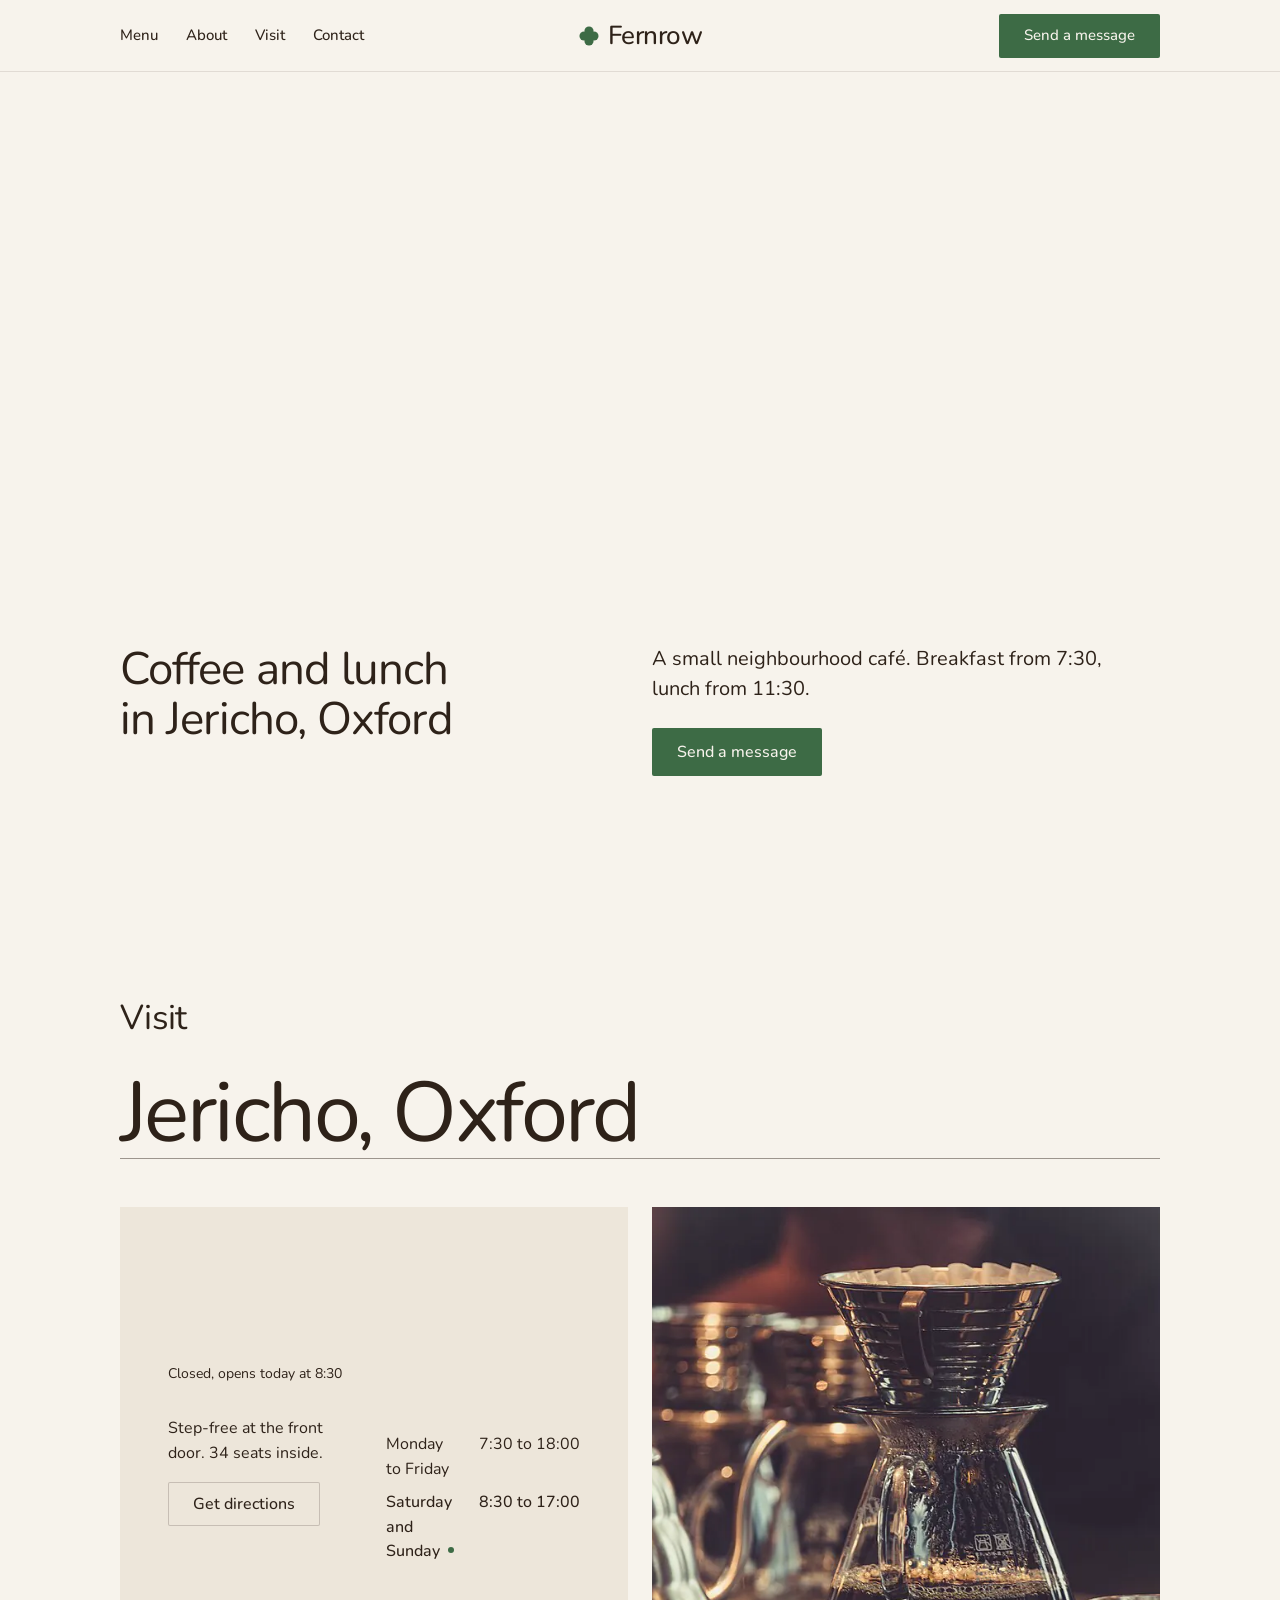
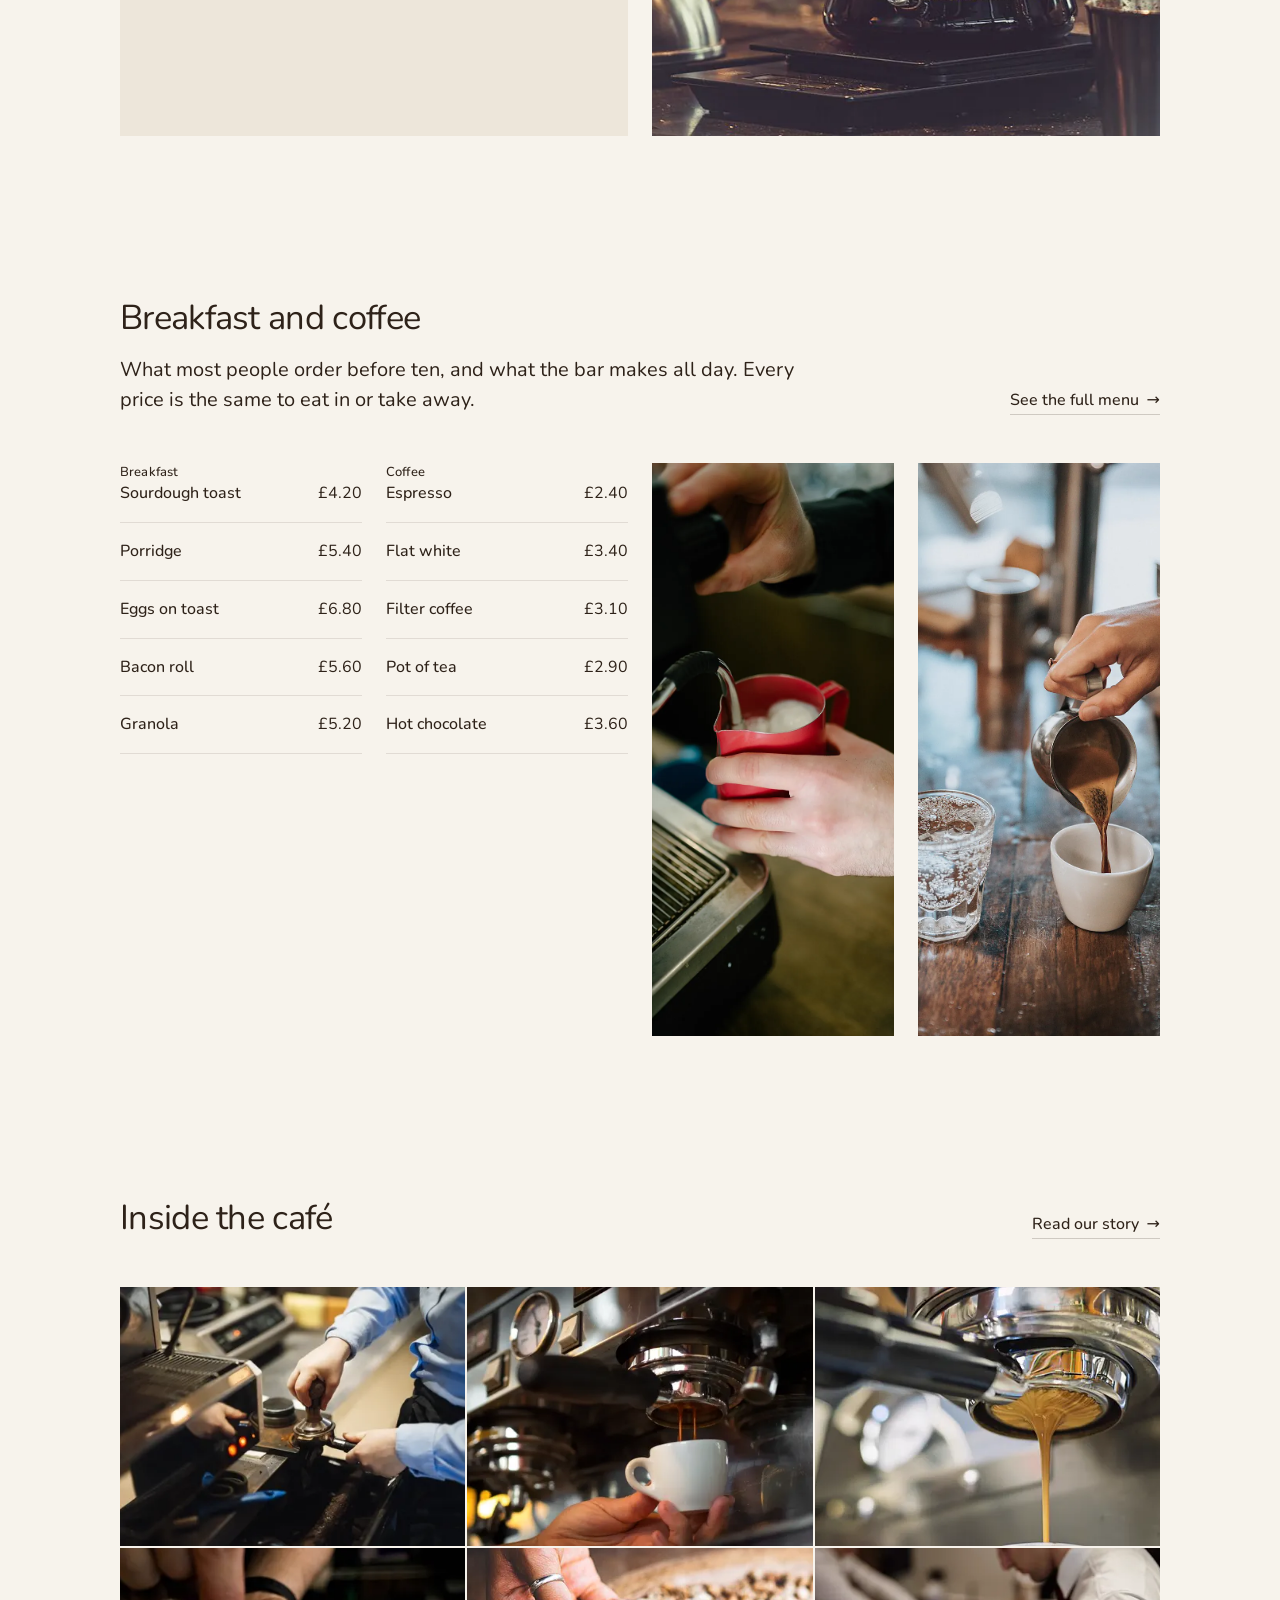
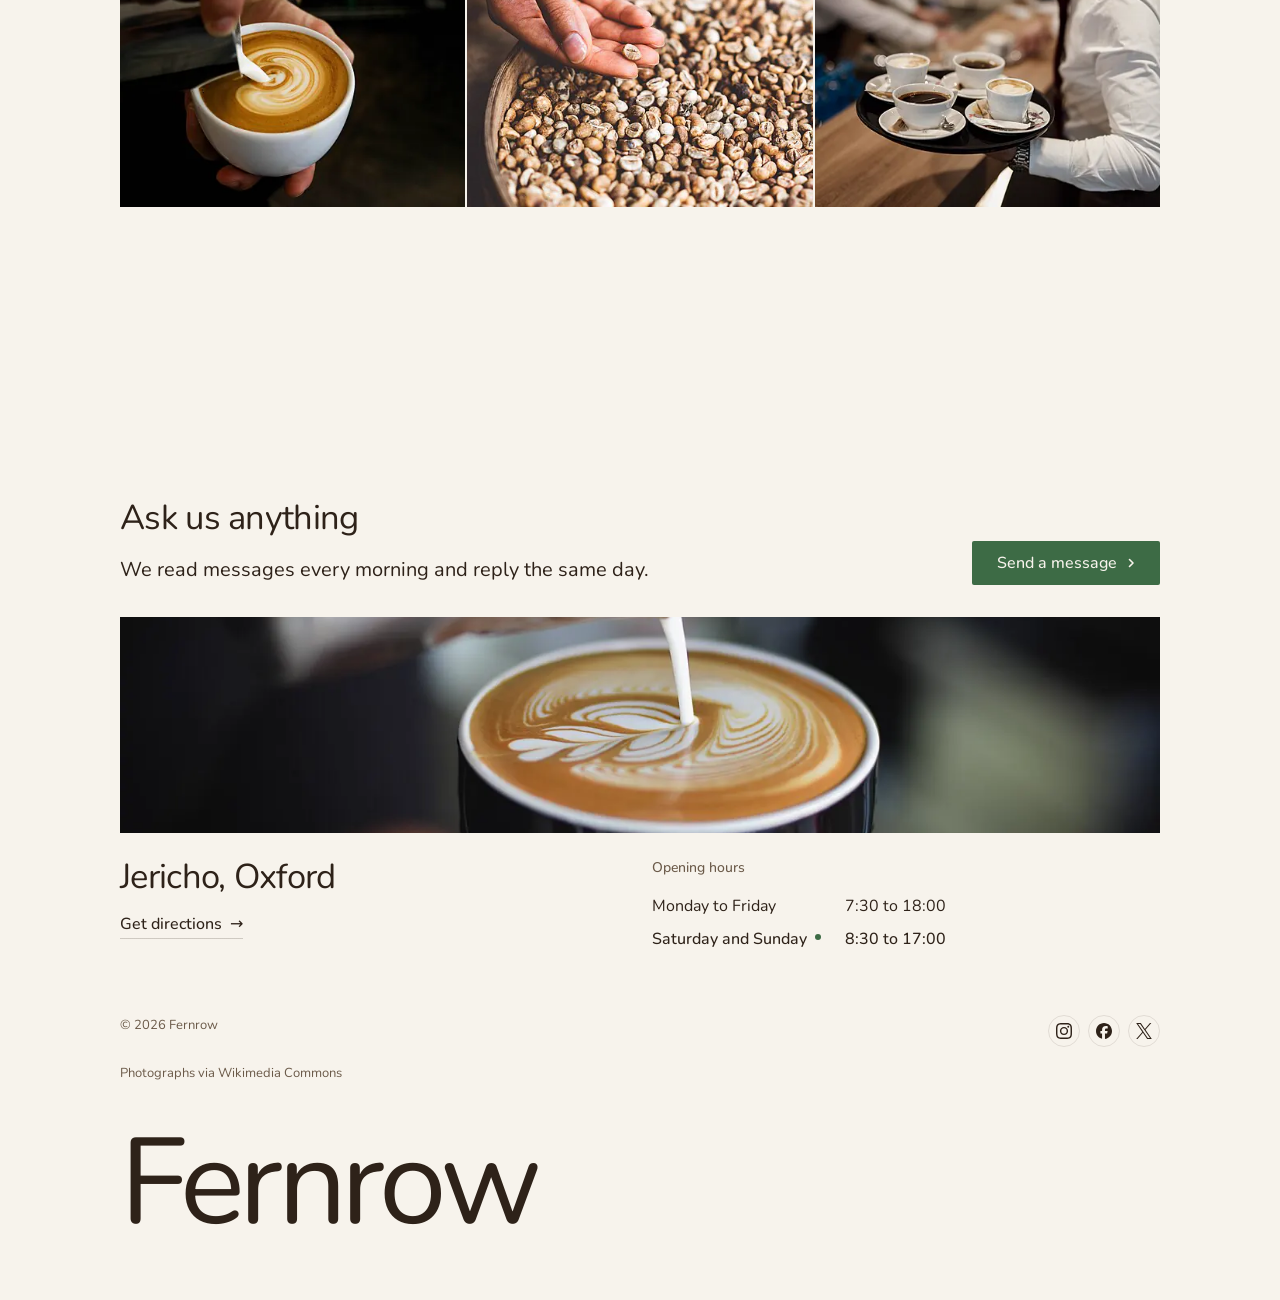
==== commit d5e52e40: "Fill the screens: less dead ground, more presence The pages read as mostly empty: every section stop" ====
--- a/index.html
+++ b/index.html
@@ -16,6 +16,7 @@
 <link rel="stylesheet" href="assets/motion/motion.css">
 <link rel="stylesheet" href="assets/layout/layout.css">
 <link rel="stylesheet" href="assets/icons/icon.css">
+<link rel="stylesheet" href="assets/site.css">
 <style>
 :root {
   --p-bg: #f7f3ec; --p-surface: #ede6da; --p-ink: #2e2219; --p-muted: #6b5a49;
@@ -31,9 +32,6 @@
 <!-- page CSS: the type moment and the picture wall only (the two visuals the kit does not size),
      plus one tablet rule a section -->
 <style>
-  .type-moment { margin: var(--s-4) 0 0; font: var(--display-weight) clamp(48px, 7vw, 104px)/1.02 var(--font-display); letter-spacing: -0.03em; }
-  .section-head:has(> .type-moment) { max-width: none; }
-  .type-moment a { display: block; color: inherit; text-decoration: none; }
   #place .wall { display: grid; grid-template-columns: repeat(3, minmax(0, 1fr)); gap: 2px; }
   #place .wall > a { display: block; overflow: clip; }
   #place .wall img { display: block; width: 100%; height: 100%; aspect-ratio: 4 / 3; object-fit: cover; }
@@ -100,7 +98,7 @@
         <h2 id="visit-h">Visit</h2>
         <p class="type-moment"><a href="https://www.openstreetmap.org/search?query=Jericho%20Oxford">Jericho, Oxford</a></p>
       </div>
-      <div class="grid grid--top">
+      <div class="grid grid--top fill-row">
         <div class="visit visit--card span-6">
           <div class="visit__head"><p class="t-small" data-open-now></p></div>
           <div class="visit__cols">
@@ -130,7 +128,7 @@
         </div>
         <a class="link" href="menu.html">See the full menu</a>
       </div>
-      <div class="grid grid--top">
+      <div class="grid grid--top fill-row">
         <div class="span-3">
           <p class="t-label">Breakfast</p>
           <ul class="rows">
@@ -207,6 +205,7 @@
         </div>
         <a class="credits" href="credits.html">Photographs via Wikimedia Commons</a>
       </div>
+      <p class="footer__name" aria-hidden="true">Fernrow</p>
     </div>
   </div>
 </footer>
--- a/assets/site.css
+++ b/assets/site.css
@@ -0,0 +1,90 @@
+/* site.css — Fernrow's own layer over the design system.
+   Loaded after system.css, ui/cards.css, motion/motion.css and layout/layout.css.
+   It does three things: tightens the page rhythm, gives the hero and the headings
+   more presence, and makes every picture row take the height its section leaves,
+   so no screen ends on dead space. */
+
+/* ---------------------------------------------------------------- rhythm
+   The sections keep one or two screens each; the edges just hold less air. */
+@media (min-width: 1024px) {
+  :root { --padt: 96px; --padb: 64px; }
+}
+@media (min-width: 640px) and (max-width: 1023px) {
+  :root { --padt: 88px; --padb: 56px; }
+}
+
+/* ---------------------------------------------------------------- type
+   A little more weight in the two heading sizes; the scale and its steps hold. */
+:root[data-type="place"] {
+  --t-h2: clamp(26px, .952vw + 22.3px, 36px);
+}
+
+/* ---------------------------------------------------------------- the place hero
+   The photograph takes more of the first screen and the words sit closer under it. */
+.hero--place, :root[data-type="place"] .hero--photo { --photo: min(560px, 60svh); --hgap: 32px; }
+@media (min-width: 640px) and (max-width: 1023px) {
+  .hero--place, :root[data-type="place"] .hero--photo { --photo: min(62vw, 50svh); }
+}
+@media (min-width: 640px) and (max-width: 1023px) and (orientation: portrait) {
+  .hero--place, :root[data-type="place"] .hero--photo { --photo: min(84vw, 60svh); }
+}
+@media (max-width: 639px) {
+  .hero--place, :root[data-type="place"] .hero--photo { --photo: 82vw; }
+}
+
+/* ---------------------------------------------------------------- the type moment
+   The address set large under the visit heading. It sits inside .section-head, whose
+   own paragraph rule would otherwise set it at lead size. */
+.section-head > p.type-moment {
+  margin: var(--s-4) 0 0;
+  max-width: none;
+  font: var(--display-weight) clamp(40px, 6.6vw, 104px)/1.02 var(--font-display);
+  letter-spacing: -0.03em;
+  color: var(--ink);
+}
+.section-head > p.type-moment a { display: block; color: inherit; text-decoration: none; }
+.section-head:has(> .type-moment) { max-width: none; }
+
+/* ---------------------------------------------------------------- picture rows that fill
+   .fill-row takes what the heading leaves of the screen, and its pictures and panels
+   grow into it, so a section never ends on a band of empty ground. Desktop only:
+   below 1024 the sections stack and size to their content. */
+@media (min-width: 1024px) {
+  main > .section > .wrap > .fill-row { flex: 1 1 0; min-height: min-content; align-items: stretch; }
+  .fill-row > .pl-photo { height: 100%; }
+  .fill-row > .pl-photo > img,
+  .fill-row > .pl-photo > picture > img {
+    height: 100%;
+    width: 100%;
+    max-width: none;
+    max-height: none;
+    aspect-ratio: auto;
+  }
+  .fill-row > .visit,
+  .fill-row > .form { height: 100%; }
+  .grid + .fill-row { margin-top: var(--s-5); }
+}
+
+/* the visit panel and the form sit in the middle of the height they are given,
+   so the box does not end on a hole */
+@media (min-width: 1024px) {
+  .fill-row > .visit--card { align-content: center; gap: var(--s-6); }
+  .fill-row > .form.visit--card { align-content: center; }
+}
+
+/* ---------------------------------------------------------------- the name set wide
+   The last line of footer-visit: the café's name across the container, which closes
+   the page and takes the ground the links leave. */
+.footer__name {
+  margin: 0;
+  font: var(--display-weight) min(9.5vw, 136px)/0.86 var(--font-display);
+  letter-spacing: -0.045em;
+  color: var(--ink);
+  text-box: trim-both cap alphabetic;
+}
+@media (max-width: 639px) { .footer__name { font-size: 18vw; } }
+
+/* the closing photograph keeps a real depth now that the name sits under the links */
+@media (min-width: 1024px) {
+  .closing__cta > .close__media { min-height: clamp(180px, 24svh, 280px); }
+}
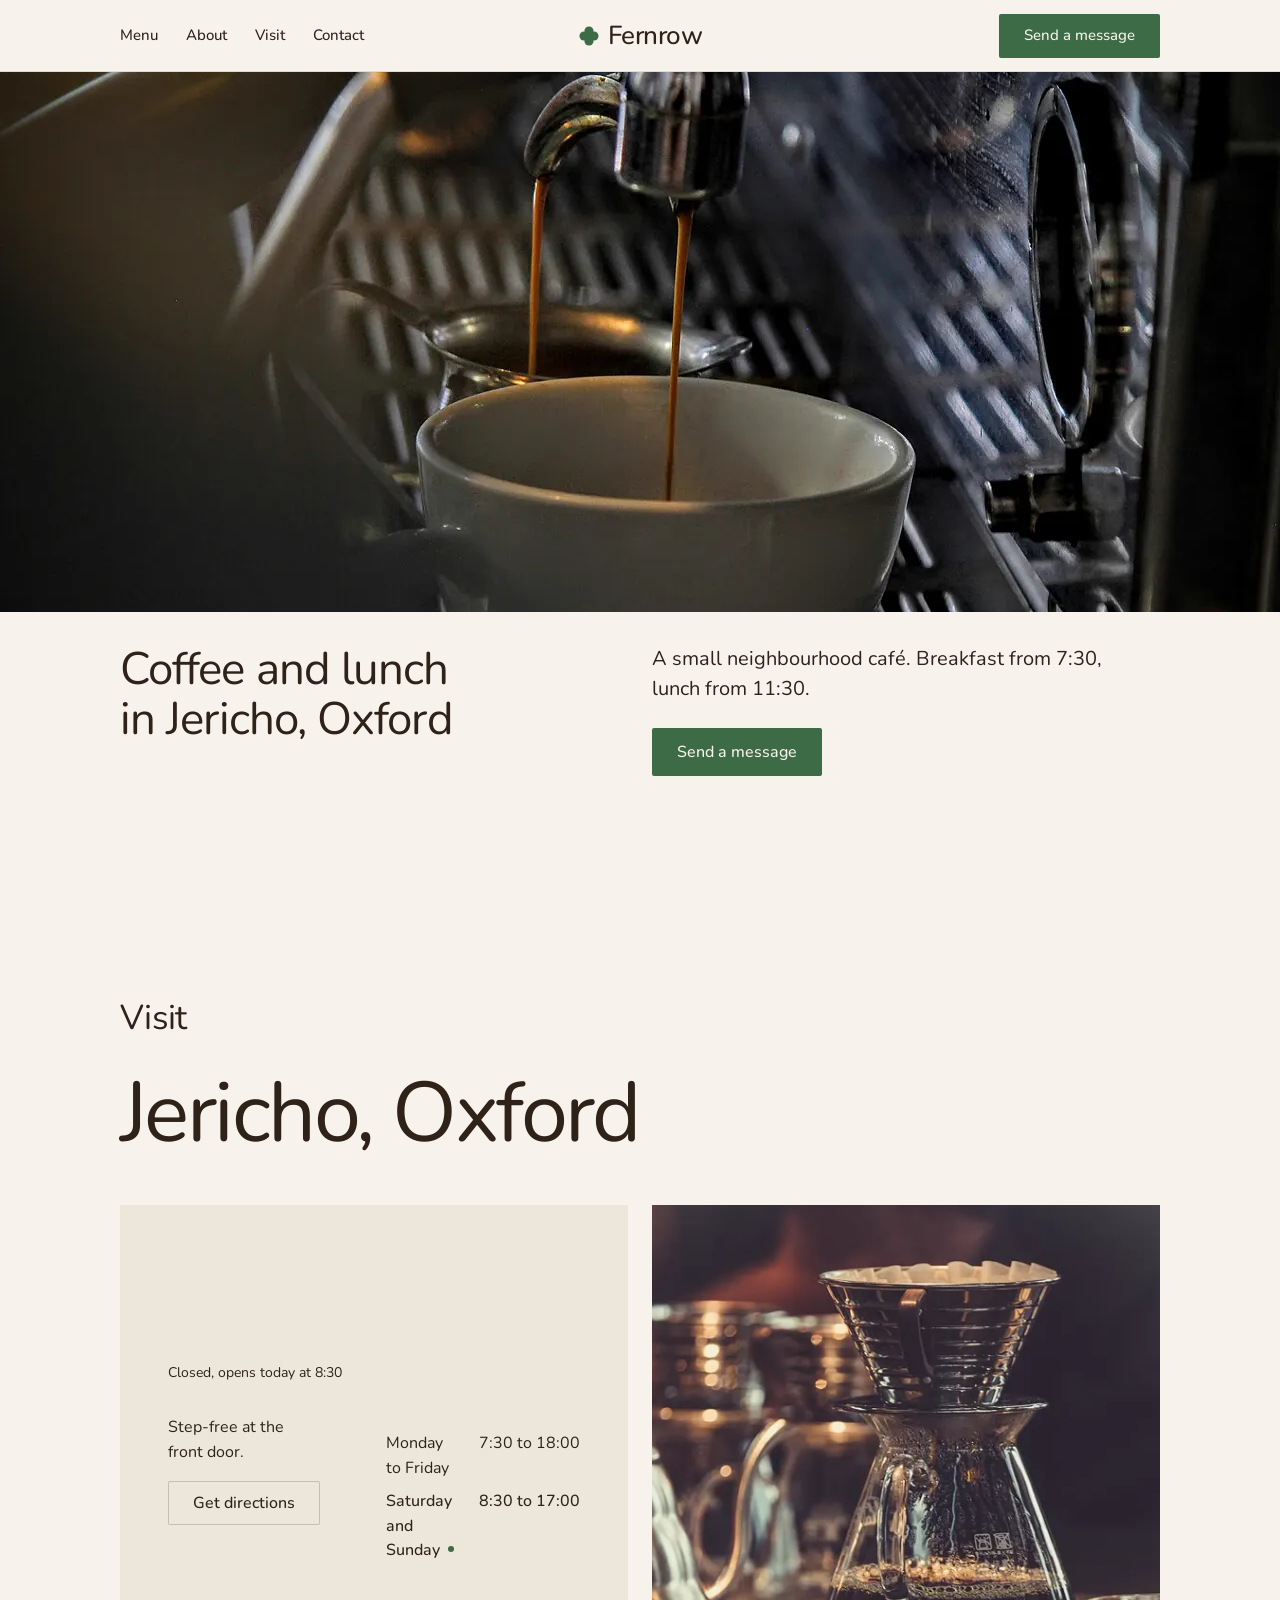
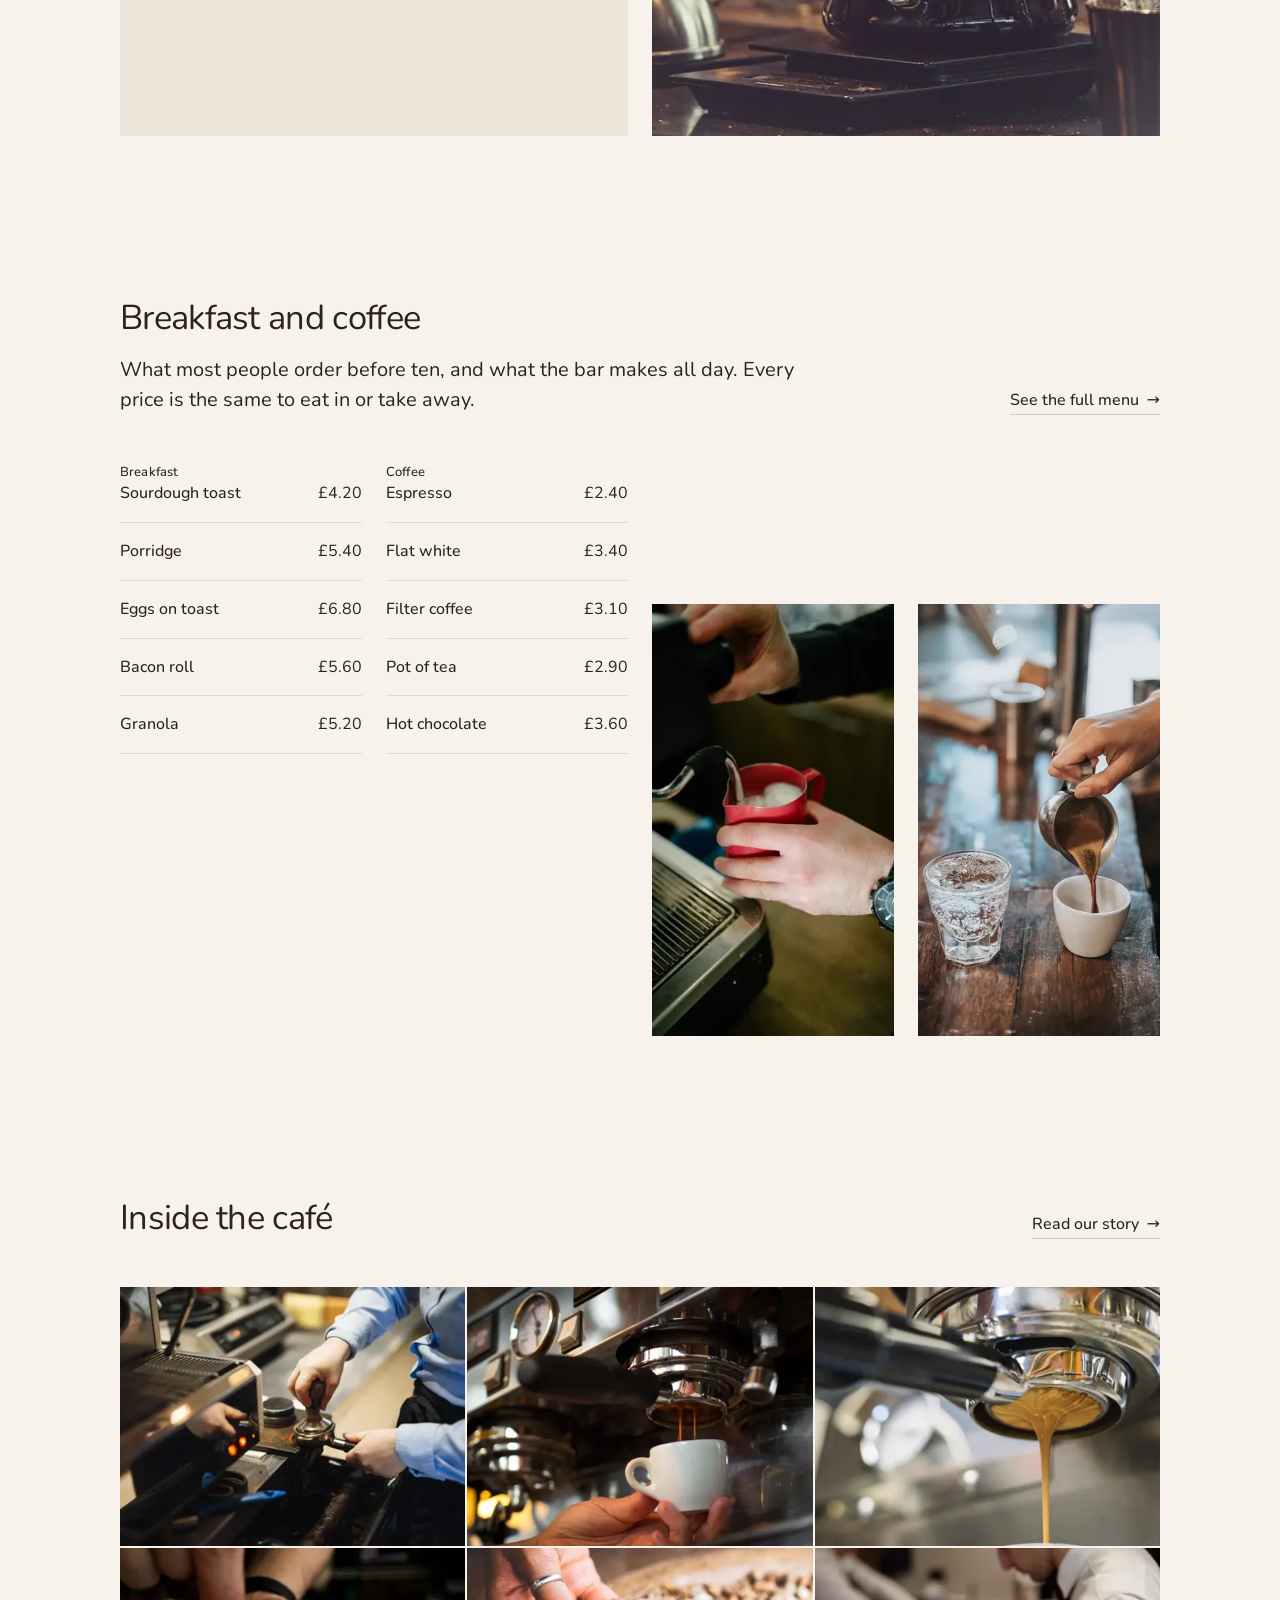
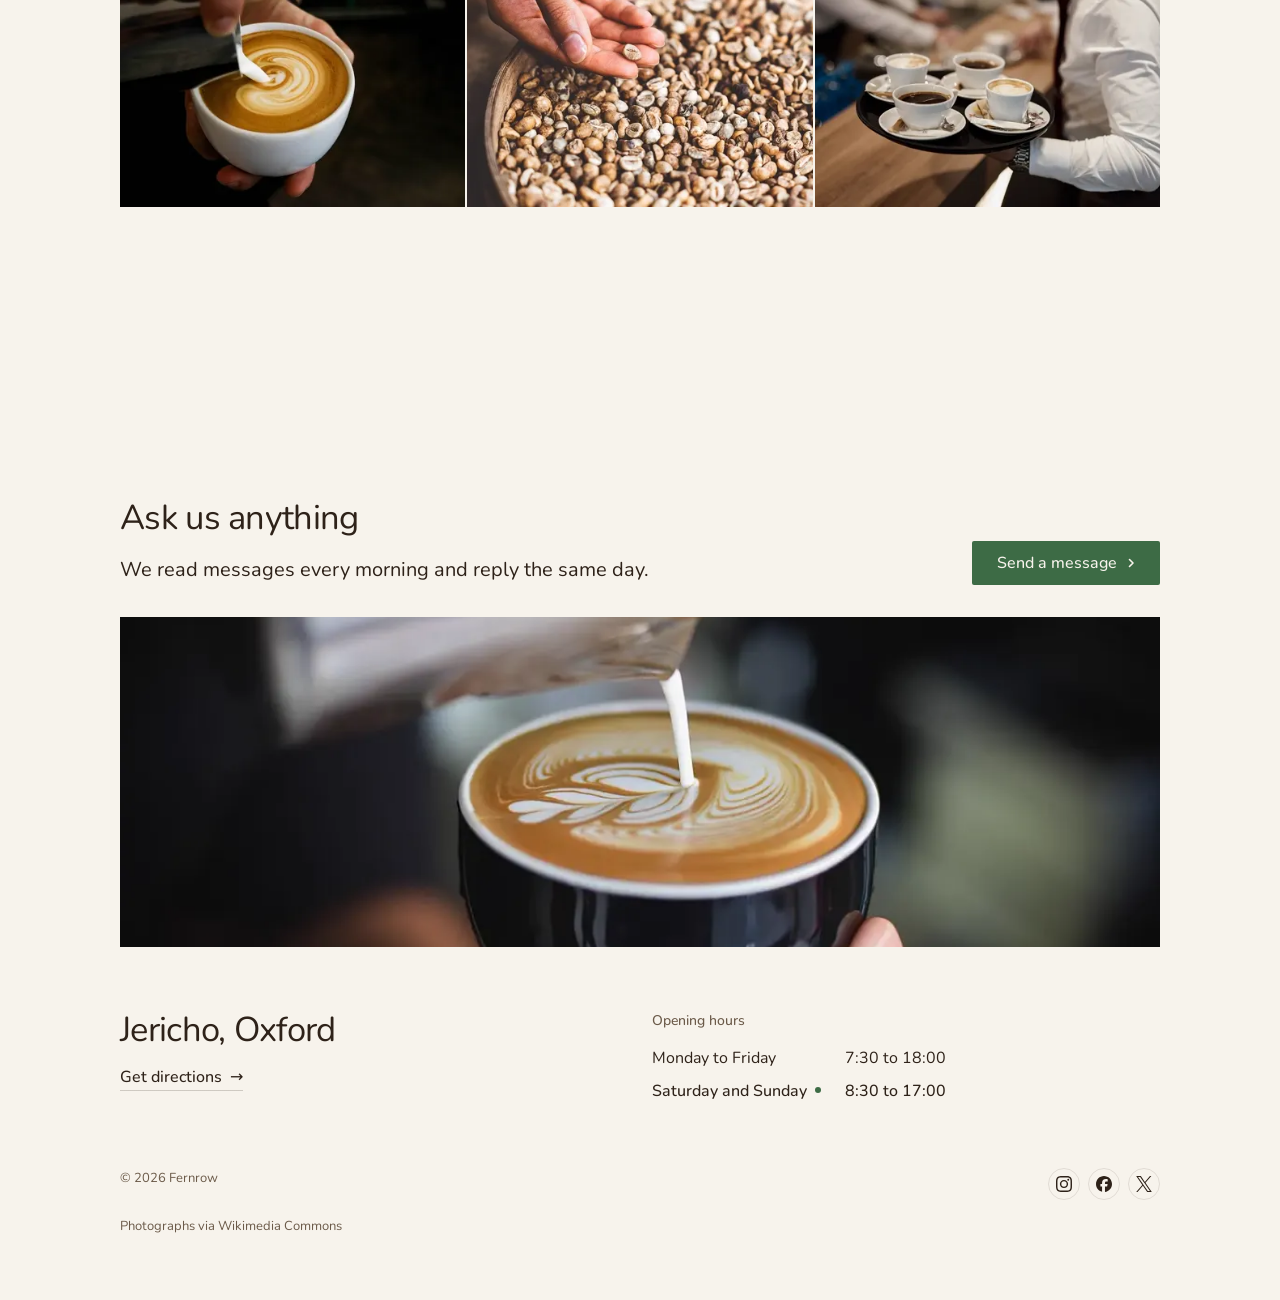
==== commit 1030240a: "Sharpen the pictures and settle the closing screen Following the design-consistency pass over the fo" ====
--- a/index.html
+++ b/index.html
@@ -82,7 +82,7 @@
 
 <main id="top">
   <section class="hero hero--place" aria-labelledby="hero-h">
-    <picture class="hero__bg" style="--ly-pos: 45% 60%"><source media="(max-width: 639px)" srcset="assets/img/photo-m61716670-780x584.webp 780w" sizes="100vw"><img src="assets/img/photo-m61716670.webp" srcset="assets/img/photo-m61716670-360.webp 360w, assets/img/photo-m61716670-500.webp 500w, assets/img/photo-m61716670-960.webp 960w, assets/img/photo-m61716670-1280.webp 1280w, assets/img/photo-m61716670.webp 1920w" sizes="100vw" width="1920" height="1280" alt="Two streams of espresso running into a white cup at a dark machine" fetchpriority="high" decoding="async" data-source="library-057" data-subject="bar"></picture>
+    <picture class="hero__bg" style="--ly-pos: 45% 60%"><source media="(max-width: 639px)" srcset="assets/img/photo-m61716670-780x584.webp 780w" sizes="100vw"><img src="assets/img/photo-m61716670.webp" srcset="assets/img/photo-m61716670-360.webp 360w, assets/img/photo-m61716670-480.webp 480w, assets/img/photo-m61716670-500.webp 500w, assets/img/photo-m61716670-600.webp 600w, assets/img/photo-m61716670-720.webp 720w, assets/img/photo-m61716670-840.webp 840w, assets/img/photo-m61716670-960.webp 960w, assets/img/photo-m61716670-1120.webp 1120w, assets/img/photo-m61716670-1280.webp 1280w, assets/img/photo-m61716670.webp 1920w" sizes="100vw" width="1920" height="1280" alt="Two streams of espresso running into a white cup at a dark machine" fetchpriority="high" decoding="async" data-source="library-057" data-subject="bar"></picture>
     <div class="wrap"><div class="hero-text">
       <div class="hero__text">
         <h1 id="hero-h">Coffee and lunch in Jericho, Oxford</h1>
@@ -96,14 +96,14 @@
     <div class="wrap">
       <div class="section-head">
         <h2 id="visit-h">Visit</h2>
-        <p class="type-moment"><a href="https://www.openstreetmap.org/search?query=Jericho%20Oxford">Jericho, Oxford</a></p>
+        <p class="type-moment"><a class="type-moment__link" href="https://www.openstreetmap.org/search?query=Jericho%20Oxford">Jericho, Oxford</a></p>
       </div>
       <div class="grid grid--top fill-row">
         <div class="visit visit--card span-6">
           <div class="visit__head"><p class="t-small" data-open-now></p></div>
           <div class="visit__cols">
             <div class="visit__col stack-4">
-              <p class="t-body">Step-free at the front door. 34 seats inside.</p>
+              <p class="t-body">Step-free at the front door.</p>
               <a class="btn btn--secondary" href="https://www.openstreetmap.org/search?query=Jericho%20Oxford">Get directions</a>
             </div>
             <div class="visit__col">
@@ -114,7 +114,7 @@
             </div>
           </div>
         </div>
-        <figure class="pl-photo pl-photo--end span-6 start-7" style="--pl-r: 1.3333; --pos: 58% 45%"><img src="assets/img/photo-m61713103.webp" srcset="assets/img/photo-m61713103-360.webp 360w, assets/img/photo-m61713103-500.webp 500w, assets/img/photo-m61713103-960.webp 960w, assets/img/photo-m61713103.webp 1280w" sizes="(max-width: 639px) 100vw, (max-width: 1023px) 100vw, 40vw" width="1280" height="853" alt="Filter coffee dripping into a glass server on a scale, kettles behind, warm low light" loading="lazy" decoding="async" data-source="library-057" data-subject="bar"></figure>
+        <figure class="pl-photo pl-photo--end span-6 start-7" style="--pl-r: 1.3333; --pos: 58% 45%"><img src="assets/img/photo-m61713103.webp" srcset="assets/img/photo-m61713103-360.webp 360w, assets/img/photo-m61713103-480.webp 480w, assets/img/photo-m61713103-500.webp 500w, assets/img/photo-m61713103-600.webp 600w, assets/img/photo-m61713103-720.webp 720w, assets/img/photo-m61713103-840.webp 840w, assets/img/photo-m61713103-960.webp 960w, assets/img/photo-m61713103-1120.webp 1120w, assets/img/photo-m61713103.webp 1280w" sizes="(max-width: 1023px) 113vw, 62vw" width="1280" height="853" alt="Filter coffee dripping into a glass server on a scale, kettles behind, warm low light" loading="lazy" decoding="async" data-source="library-057" data-subject="bar"></figure>
       </div>
     </div>
   </section>
@@ -149,8 +149,8 @@
             <li><span class="rows__name">Hot chocolate</span><span class="rows__value">&pound;3.60</span></li>
           </ul>
         </div>
-        <figure class="pl-photo span-3 start-7" style="--pl-r: .8; --pos: 40% 55%"><img src="assets/img/photo-m201752739.webp" srcset="assets/img/photo-m201752739-360.webp 360w, assets/img/photo-m201752739-500.webp 500w, assets/img/photo-m201752739-960.webp 960w, assets/img/photo-m201752739.webp 1280w" sizes="(max-width: 639px) 100vw, (max-width: 1023px) 100vw, 40vw" width="1280" height="1910" alt="Milk steamed into a red pitcher at the machine, hands only" loading="lazy" decoding="async" data-source="library-057" data-subject="bar"></figure>
-        <figure class="pl-photo pl-photo--end span-3 start-10" style="--pl-r: .8; --pos: 60% 70%"><img src="assets/img/photo-m61714648-960.webp" srcset="assets/img/photo-m61714648-360.webp 360w, assets/img/photo-m61714648-500.webp 500w, assets/img/photo-m61714648-960.webp 960w" sizes="(max-width: 639px) 100vw, (max-width: 1023px) 100vw, 40vw" width="960" height="1433" alt="Espresso poured from a small jug into a white cup on a worn wooden bar" loading="lazy" decoding="async" data-source="library-057" data-subject="hands"></figure>
+        <figure class="pl-photo pl-portrait span-3 start-7" style="--pl-r: .8; --pos: 40% 55%"><img src="assets/img/photo-m201752739.webp" srcset="assets/img/photo-m201752739-360.webp 360w, assets/img/photo-m201752739-480.webp 480w, assets/img/photo-m201752739-500.webp 500w, assets/img/photo-m201752739-600.webp 600w, assets/img/photo-m201752739-720.webp 720w, assets/img/photo-m201752739-840.webp 840w, assets/img/photo-m201752739-960.webp 960w, assets/img/photo-m201752739-1120.webp 1120w, assets/img/photo-m201752739.webp 1280w" sizes="(max-width: 639px) 100vw, (max-width: 1023px) 45vw, 27vw" width="1280" height="1910" alt="Milk steamed into a red pitcher at the machine, hands only" loading="lazy" decoding="async" data-source="library-057" data-subject="bar"></figure>
+        <figure class="pl-photo pl-photo--end pl-portrait span-3 start-10" style="--pl-r: .8; --pos: 60% 70%"><img src="assets/img/photo-m61714648-960.webp" srcset="assets/img/photo-m61714648-360.webp 360w, assets/img/photo-m61714648-480.webp 480w, assets/img/photo-m61714648-500.webp 500w, assets/img/photo-m61714648-600.webp 600w, assets/img/photo-m61714648-720.webp 720w, assets/img/photo-m61714648-840.webp 840w, assets/img/photo-m61714648-960.webp 960w" sizes="(max-width: 639px) 100vw, (max-width: 1023px) 45vw, 27vw" width="960" height="1433" alt="Espresso poured from a small jug into a white cup on a worn wooden bar" loading="lazy" decoding="async" data-source="library-057" data-subject="hands"></figure>
       </div>
     </div>
   </section>
@@ -162,12 +162,12 @@
         <a class="link" href="about.html">Read our story</a>
       </div>
       <div class="wall">
-        <a class="m-zoom" href="about.html"><img src="assets/img/photo-m187311853-1200.webp" srcset="assets/img/photo-m187311853-360.webp 360w, assets/img/photo-m187311853-500.webp 500w, assets/img/photo-m187311853-960.webp 960w, assets/img/photo-m187311853-1200.webp 1200w" sizes="(max-width: 639px) 50vw, 34vw" width="1200" height="800" alt="A barista's hands tamping ground coffee in a portafilter beside an espresso machine" loading="lazy" decoding="async" data-source="library-057" data-subject="bar" style="object-position: 58% 50%"></a>
-        <a class="m-zoom" href="about.html"><img src="assets/img/photo-m28989985-1200.webp" srcset="assets/img/photo-m28989985-360.webp 360w, assets/img/photo-m28989985-500.webp 500w, assets/img/photo-m28989985-960.webp 960w, assets/img/photo-m28989985-1200.webp 1200w" sizes="(max-width: 639px) 50vw, 34vw" width="1200" height="857" alt="A hand holding a small white cup under a bottomless portafilter as espresso runs" loading="lazy" decoding="async" data-source="library-057" data-subject="bar" style="object-position: 62% 62%"></a>
-        <a class="m-zoom" href="about.html"><img src="assets/img/photo-m61713028.webp" srcset="assets/img/photo-m61713028-360.webp 360w, assets/img/photo-m61713028-500.webp 500w, assets/img/photo-m61713028-960.webp 960w, assets/img/photo-m61713028.webp 1280w" sizes="(max-width: 639px) 50vw, 34vw" width="1280" height="853" alt="Espresso running from a bottomless portafilter at a chrome machine" loading="lazy" decoding="async" data-source="library-057" data-subject="bar" style="object-position: 60% 50%"></a>
-        <a class="m-zoom" href="about.html"><img src="assets/img/photo-m61713362.webp" srcset="assets/img/photo-m61713362-360.webp 360w, assets/img/photo-m61713362-500.webp 500w, assets/img/photo-m61713362-960.webp 960w, assets/img/photo-m61713362.webp 1280w" sizes="(max-width: 639px) 50vw, 34vw" width="1280" height="853" alt="Milk poured into a latte in a white cup held in one hand" loading="lazy" decoding="async" data-source="library-057" data-subject="hands" style="object-position: 50% 55%"></a>
-        <a class="m-zoom" href="about.html"><img src="assets/img/photo-m62054123.webp" srcset="assets/img/photo-m62054123-360.webp 360w, assets/img/photo-m62054123-500.webp 500w, assets/img/photo-m62054123-960.webp 960w, assets/img/photo-m62054123.webp 1280w" sizes="(max-width: 639px) 50vw, 34vw" width="1280" height="853" alt="A hand sorting green coffee beans in a wide basket" loading="lazy" decoding="async" data-source="library-057" data-subject="roast" style="object-position: 25% 35%"></a>
-        <a class="m-zoom" href="about.html"><img src="assets/img/photo-m189498721.webp" srcset="assets/img/photo-m189498721-360.webp 360w, assets/img/photo-m189498721-500.webp 500w, assets/img/photo-m189498721-960.webp 960w, assets/img/photo-m189498721.webp 1280w" sizes="(max-width: 639px) 50vw, 34vw" width="1280" height="853" alt="A tray of four coffees carried along a wooden bar" loading="lazy" decoding="async" data-source="library-057" data-subject="bar" style="object-position: 45% 60%"></a>
+        <a class="m-zoom" href="about.html"><img src="assets/img/photo-m187311853-1200.webp" srcset="assets/img/photo-m187311853-360.webp 360w, assets/img/photo-m187311853-480.webp 480w, assets/img/photo-m187311853-500.webp 500w, assets/img/photo-m187311853-600.webp 600w, assets/img/photo-m187311853-720.webp 720w, assets/img/photo-m187311853-840.webp 840w, assets/img/photo-m187311853-960.webp 960w, assets/img/photo-m187311853-1120.webp 1120w, assets/img/photo-m187311853-1200.webp 1200w" sizes="(max-width: 639px) 66vw, (max-width: 1023px) 55vw, 37vw" width="1200" height="800" alt="A barista's hands tamping ground coffee in a portafilter beside an espresso machine" loading="lazy" decoding="async" data-source="library-057" data-subject="bar" style="object-position: 58% 50%"></a>
+        <a class="m-zoom" href="about.html"><img src="assets/img/photo-m28989985-1200.webp" srcset="assets/img/photo-m28989985-360.webp 360w, assets/img/photo-m28989985-480.webp 480w, assets/img/photo-m28989985-500.webp 500w, assets/img/photo-m28989985-600.webp 600w, assets/img/photo-m28989985-720.webp 720w, assets/img/photo-m28989985-840.webp 840w, assets/img/photo-m28989985-960.webp 960w, assets/img/photo-m28989985-1120.webp 1120w, assets/img/photo-m28989985-1200.webp 1200w" sizes="(max-width: 639px) 66vw, (max-width: 1023px) 55vw, 37vw" width="1200" height="857" alt="A hand holding a small white cup under a bottomless portafilter as espresso runs" loading="lazy" decoding="async" data-source="library-057" data-subject="bar" style="object-position: 62% 62%"></a>
+        <a class="m-zoom" href="about.html"><img src="assets/img/photo-m61713028.webp" srcset="assets/img/photo-m61713028-360.webp 360w, assets/img/photo-m61713028-480.webp 480w, assets/img/photo-m61713028-500.webp 500w, assets/img/photo-m61713028-600.webp 600w, assets/img/photo-m61713028-720.webp 720w, assets/img/photo-m61713028-840.webp 840w, assets/img/photo-m61713028-960.webp 960w, assets/img/photo-m61713028-1120.webp 1120w, assets/img/photo-m61713028.webp 1280w" sizes="(max-width: 639px) 66vw, (max-width: 1023px) 55vw, 37vw" width="1280" height="853" alt="Espresso running from a bottomless portafilter at a chrome machine" loading="lazy" decoding="async" data-source="library-057" data-subject="bar" style="object-position: 60% 50%"></a>
+        <a class="m-zoom" href="about.html"><img src="assets/img/photo-m61713362.webp" srcset="assets/img/photo-m61713362-360.webp 360w, assets/img/photo-m61713362-480.webp 480w, assets/img/photo-m61713362-500.webp 500w, assets/img/photo-m61713362-600.webp 600w, assets/img/photo-m61713362-720.webp 720w, assets/img/photo-m61713362-840.webp 840w, assets/img/photo-m61713362-960.webp 960w, assets/img/photo-m61713362-1120.webp 1120w, assets/img/photo-m61713362.webp 1280w" sizes="(max-width: 639px) 66vw, (max-width: 1023px) 55vw, 37vw" width="1280" height="853" alt="Milk poured into a latte in a white cup held in one hand" loading="lazy" decoding="async" data-source="library-057" data-subject="hands" style="object-position: 50% 55%"></a>
+        <a class="m-zoom" href="about.html"><img src="assets/img/photo-m62054123.webp" srcset="assets/img/photo-m62054123-360.webp 360w, assets/img/photo-m62054123-480.webp 480w, assets/img/photo-m62054123-500.webp 500w, assets/img/photo-m62054123-600.webp 600w, assets/img/photo-m62054123-720.webp 720w, assets/img/photo-m62054123-840.webp 840w, assets/img/photo-m62054123-960.webp 960w, assets/img/photo-m62054123-1120.webp 1120w, assets/img/photo-m62054123.webp 1280w" sizes="(max-width: 639px) 66vw, (max-width: 1023px) 55vw, 37vw" width="1280" height="853" alt="A hand sorting green coffee beans in a wide basket" loading="lazy" decoding="async" data-source="library-057" data-subject="roast" style="object-position: 25% 35%"></a>
+        <a class="m-zoom" href="about.html"><img src="assets/img/photo-m189498721.webp" srcset="assets/img/photo-m189498721-360.webp 360w, assets/img/photo-m189498721-480.webp 480w, assets/img/photo-m189498721-500.webp 500w, assets/img/photo-m189498721-600.webp 600w, assets/img/photo-m189498721-720.webp 720w, assets/img/photo-m189498721-840.webp 840w, assets/img/photo-m189498721-960.webp 960w, assets/img/photo-m189498721-1120.webp 1120w, assets/img/photo-m189498721.webp 1280w" sizes="(max-width: 639px) 66vw, (max-width: 1023px) 55vw, 37vw" width="1280" height="853" alt="A tray of four coffees carried along a wooden bar" loading="lazy" decoding="async" data-source="library-057" data-subject="bar" style="object-position: 45% 60%"></a>
       </div>
     </div>
   </section>
@@ -180,7 +180,7 @@
         <div><h2 id="close-h">Ask us anything</h2><p class="t-lead">We read messages every morning and reply the same day.</p></div>
         <a class="btn btn--primary" href="contact.html#message">Send a message<svg class="m-arrow" viewBox="0 0 12 12" aria-hidden="true"><path class="m-arrow__stem" d="M1 6h8"/><path class="m-arrow__head" d="M4.5 2.5 8 6l-3.5 3.5"/></svg></a>
       </div>
-      <div class="close__media"><img src="assets/img/photo-c141.webp" srcset="assets/img/photo-c141-360.webp 360w, assets/img/photo-c141-500.webp 500w, assets/img/photo-c141-960.webp 960w, assets/img/photo-c141.webp 1280w" sizes="(max-width: 639px) 190vw, 100vw" width="1280" height="853" alt="Milk poured from a steel pitcher into a dark cup of latte art held in two hands" loading="lazy" decoding="async" data-source="library-057" data-subject="hands" style="--pos: 35% 55%"></div>
+      <div class="close__media"><img src="assets/img/photo-c141.webp" srcset="assets/img/photo-c141-360.webp 360w, assets/img/photo-c141-480.webp 480w, assets/img/photo-c141-500.webp 500w, assets/img/photo-c141-600.webp 600w, assets/img/photo-c141-720.webp 720w, assets/img/photo-c141-840.webp 840w, assets/img/photo-c141-960.webp 960w, assets/img/photo-c141-1120.webp 1120w, assets/img/photo-c141.webp 1280w" sizes="(max-width: 639px) 170vw, 85vw" width="1280" height="853" alt="Milk poured from a steel pitcher into a dark cup of latte art held in two hands" loading="lazy" decoding="async" data-source="library-057" data-subject="hands" style="--pos: 35% 55%"></div>
     </div>
     <div class="closing__links">
       <div class="grid">
@@ -205,14 +205,11 @@
         </div>
         <a class="credits" href="credits.html">Photographs via Wikimedia Commons</a>
       </div>
-      <p class="footer__name" aria-hidden="true">Fernrow</p>
     </div>
   </div>
 </footer>
 
 <nav class="actionbar" aria-label="Quick actions">
-  <p class="t-body">Step-free at the front door. 34 seats inside.</p>
-              <a class="btn btn--secondary" href="https://www.openstreetmap.org/search?query=Jericho%20Oxford">Get directions</a>
   <a class="btn btn--primary" href="contact.html#message">Send a message</a>
 </nav>
 
--- a/assets/site.css
+++ b/assets/site.css
@@ -38,11 +38,19 @@
 .section-head > p.type-moment {
   margin: var(--s-4) 0 0;
   max-width: none;
-  font: var(--display-weight) clamp(40px, 6.6vw, 104px)/1.02 var(--font-display);
+  font: var(--display-weight) clamp(34px, 6.6vw, 104px)/1.02 var(--font-display);
   letter-spacing: -0.03em;
   color: var(--ink);
 }
-.section-head > p.type-moment a { display: block; color: inherit; text-decoration: none; }
+.section-head > p.type-moment a,
+.section-head > p.type-moment .type-moment__link {
+  display: block; color: inherit; background: none; text-decoration: none;
+}
+.section-head > p.type-moment a:is(:hover, :focus-visible) {
+  text-decoration: underline;
+  text-decoration-thickness: 0.035em;
+  text-underline-offset: 0.1em;
+}
 .section-head:has(> .type-moment) { max-width: none; }
 
 /* ---------------------------------------------------------------- picture rows that fill
@@ -51,15 +59,19 @@
    below 1024 the sections stack and size to their content. */
 @media (min-width: 1024px) {
   main > .section > .wrap > .fill-row { flex: 1 1 0; min-height: min-content; align-items: stretch; }
-  .fill-row > .pl-photo { height: 100%; }
+  .fill-row > .pl-photo { height: 100%; display: flex; align-items: flex-end; }
   .fill-row > .pl-photo > img,
   .fill-row > .pl-photo > picture > img {
     height: 100%;
     width: 100%;
     max-width: none;
-    max-height: none;
+    /* never crop a picture taller than 4:5 of its own frame: past that a landscape
+       source has to be blown up to cover the box */
+    max-height: calc(100cqw / 0.8);
     aspect-ratio: auto;
   }
+  /* a frame holding a portrait photograph may crop taller: the source has the pixels for it */
+  .fill-row > .pl-portrait > img { max-height: calc(100cqw / 0.56); }
   .fill-row > .visit,
   .fill-row > .form { height: 100%; }
   .grid + .fill-row { margin-top: var(--s-5); }
@@ -72,19 +84,11 @@
   .fill-row > .form.visit--card { align-content: center; }
 }
 
-/* ---------------------------------------------------------------- the name set wide
-   The last line of footer-visit: the café's name across the container, which closes
-   the page and takes the ground the links leave. */
-.footer__name {
-  margin: 0;
-  font: var(--display-weight) min(9.5vw, 136px)/0.86 var(--font-display);
-  letter-spacing: -0.045em;
-  color: var(--ink);
-  text-box: trim-both cap alphabetic;
-}
-@media (max-width: 639px) { .footer__name { font-size: 18vw; } }
-
 /* the closing photograph keeps a real depth now that the name sits under the links */
 @media (min-width: 1024px) {
-  .closing__cta > .close__media { min-height: clamp(180px, 24svh, 280px); }
+  .closing__cta > .close__media { min-height: clamp(180px, 24svh, 300px); }
+
 }
+
+/* one action on the phone bar runs the container's width */
+.actionbar > .btn:only-child { width: 100%; }
